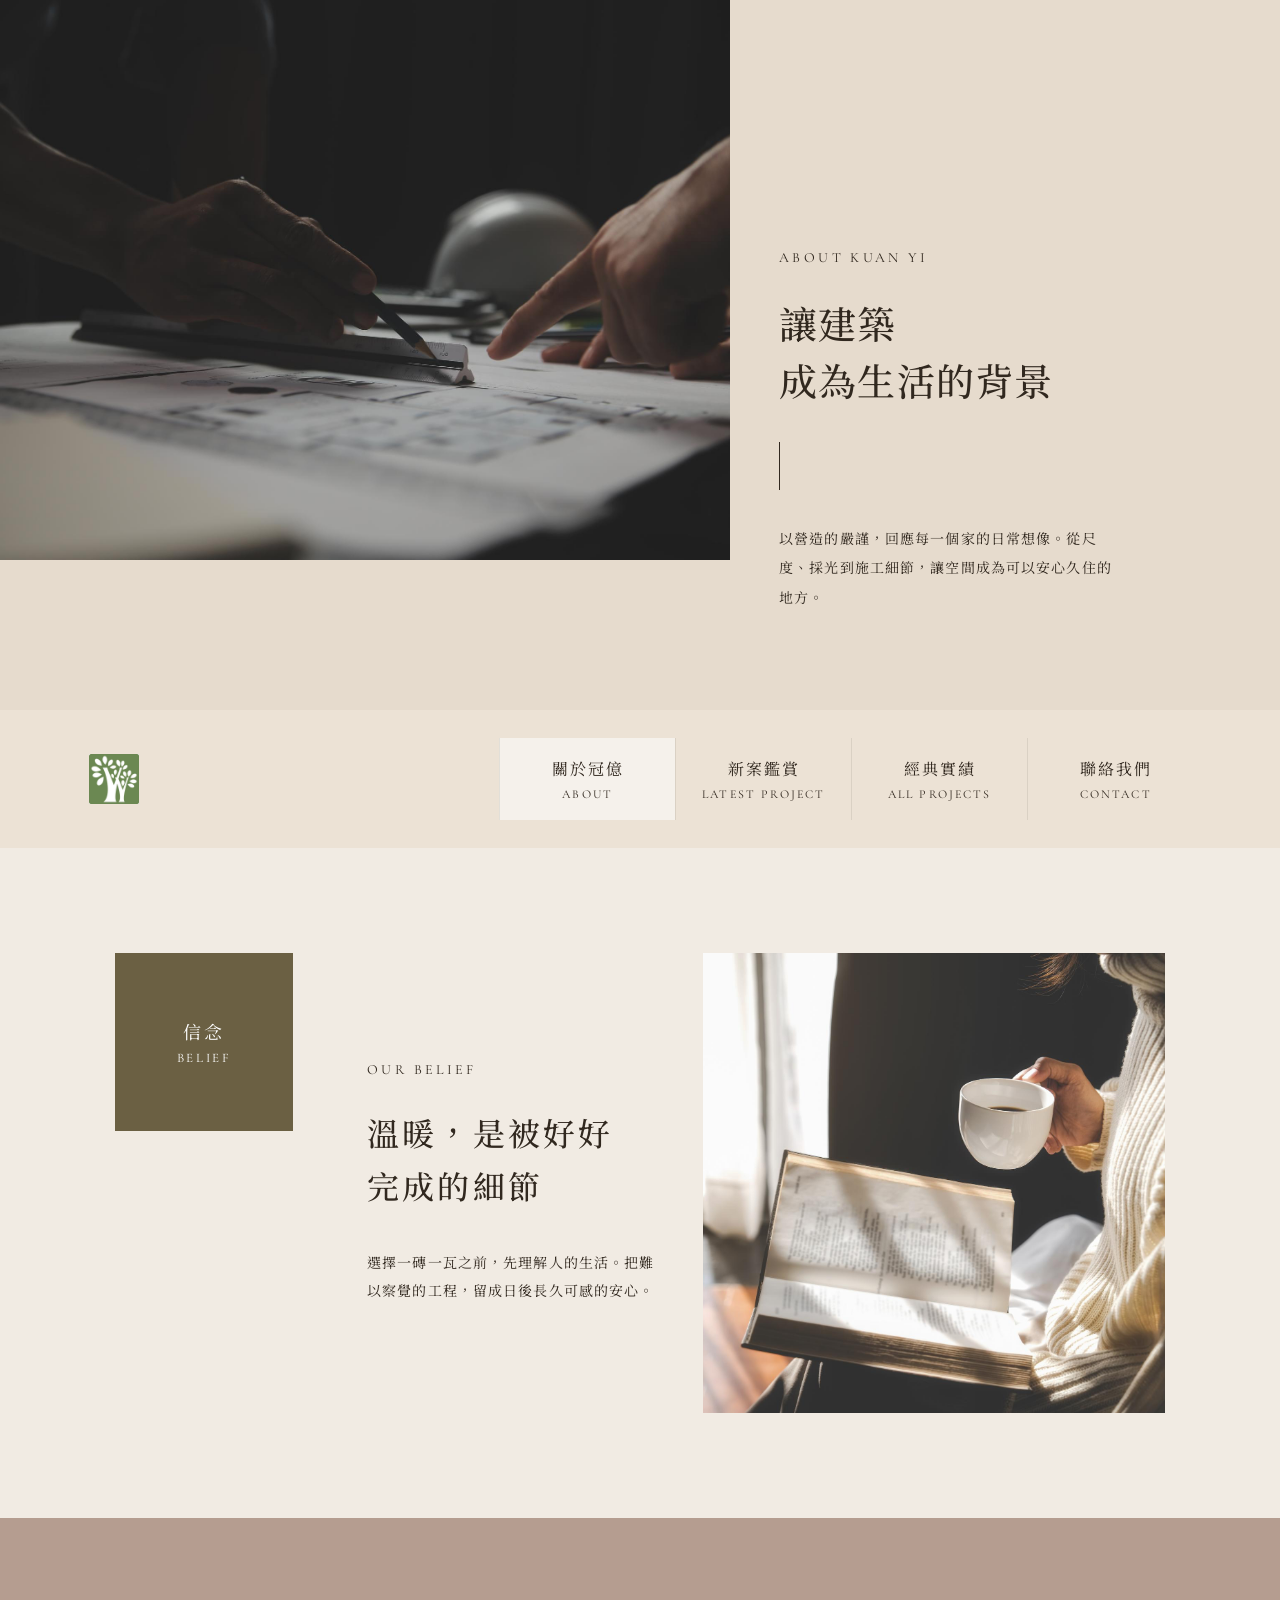
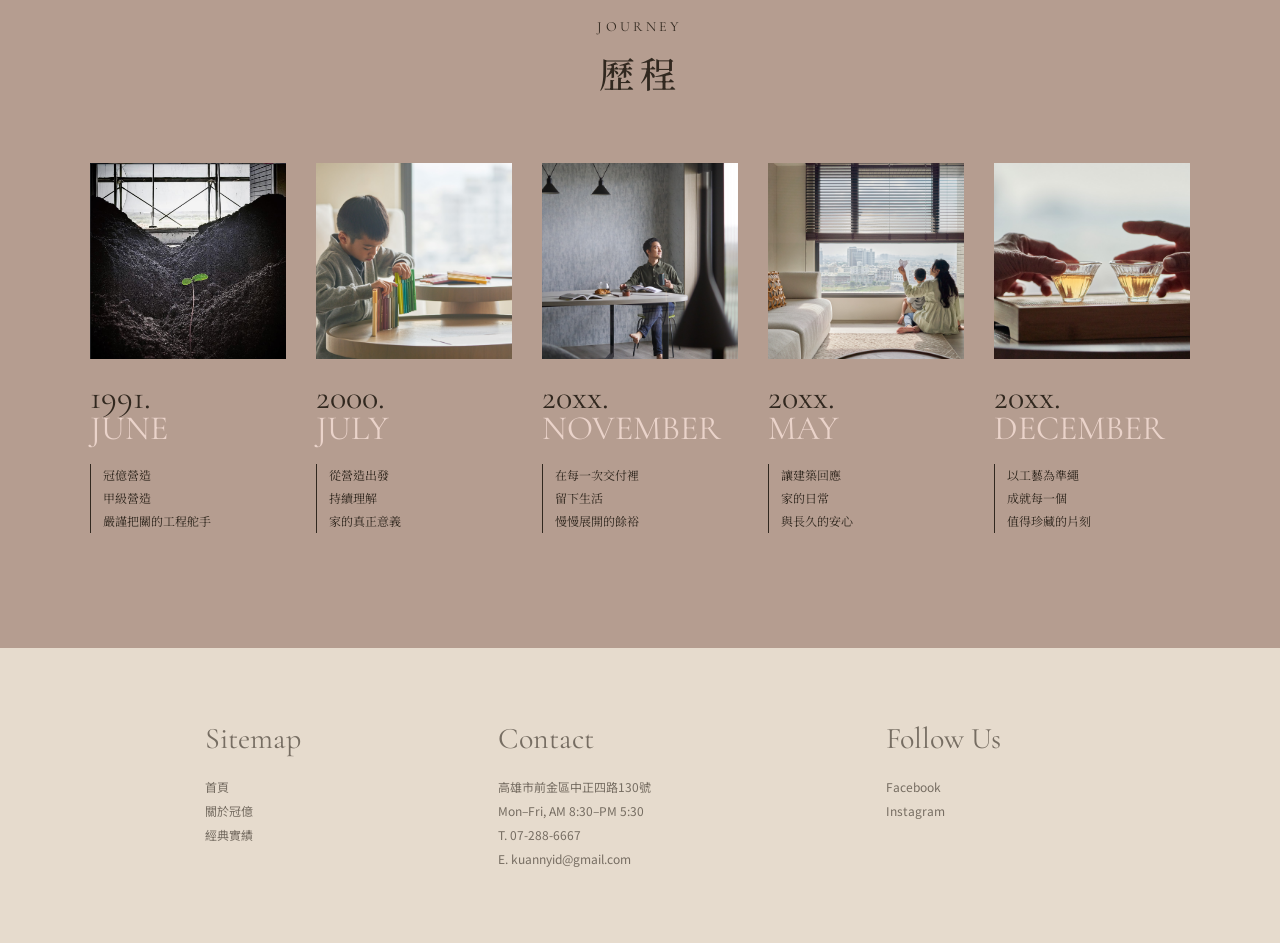
==== v2/new-design/about.html @ d9b37ddb "feat: publish new design pages" ====
<!doctype html>
<html lang="zh-Hant">
  <head>
    <meta charset="UTF-8" />
    <meta name="viewport" content="width=device-width, initial-scale=1.0" />
    <meta name="description" content="認識冠億建設的理念與歷程。" />
    <title>關於冠億｜冠億建設</title>
    <link rel="preconnect" href="https://fonts.googleapis.com" />
    <link rel="preconnect" href="https://fonts.gstatic.com" crossorigin />
    <link href="https://fonts.googleapis.com/css2?family=Cormorant+Garamond:wght@400;500;600&family=Noto+Serif+TC:wght@400;500;600&family=Noto+Sans+TC:wght@400;500&display=swap" rel="stylesheet" />
  <link rel="icon" href="IMG/favicon.ico" sizes="any" />
    <link rel="stylesheet" href="new-styles.css?v=21" />
  </head>
  <body class="reference-page about-page">
    <header class="site-header"><a class="site-logo" href="new-index.html" aria-label="冠億建設首頁"><img src="IMG/logo.jpg" alt="" /><span class="sr-only">冠億建設</span></a><div class="site-menu"><button class="menu-button" type="button" aria-expanded="false" aria-controls="site-nav"><span></span><span></span><span></span><b class="sr-only">開啟選單</b></button><nav id="site-nav" aria-label="主要導覽"><button class="menu-close" type="button" aria-label="關閉選單">×</button><a href="new-index.html">首頁</a><a aria-current="page" href="about.html">關於冠億</a><a href="projects.html">經典實績</a><a href="contact.html">聯絡我們</a></nav></div></header>
    <main>
      <div class="mobile-about">
      <section class="page-intro about-intro"><img src="IMG/webp/about-craft-planning-hands.webp" alt="規劃圖面中的建築細節" /><div><p class="section-label">ABOUT KUAN YI</p><h1>讓建築<br />成為生活的背景</h1><p>以營造的嚴謹，回應每一個家的日常想像。從尺度、採光到施工細節，讓空間成為可以安心久住的地方。</p></div></section>
      <section class="belief-section" aria-labelledby="belief-title"><p class="section-label">OUR BELIEF</p><h2 id="belief-title">溫暖，是被好好完成的細節</h2><div class="belief-rule"></div><p>選擇一磚一瓦之前，先理解人的生活。把難以察覺的工程，留成日後長久可感的安心。</p></section>
      <section class="history-section" aria-labelledby="history-title"><div class="section-heading"><p class="section-label">JOURNEY</p><h2 id="history-title">歷程</h2></div><div class="carousel history-carousel" aria-label="冠億建設歷程"><div class="carousel-track"><article class="history-card is-active"><img src="IMG/webp/history-1991-june-sprout.webp" alt="土壤中萌芽的幼苗" /><div class="history-card-copy"><time datetime="1991-06">1991.<em>JUNE</em></time><p>冠億營造<br />甲級營造<br />嚴謹把關的工程舵手</p></div></article><article class="history-card"><img src="IMG/webp/history-2000-july-child-reading.webp" alt="孩子在家中閱讀" loading="lazy" /><div class="history-card-copy"><time datetime="2000-07">2000.<em>JULY</em></time><p>從營造出發<br />持續理解<br />家的真正意義</p></div></article><article class="history-card"><img src="IMG/webp/history-20xx-november-dining.webp" alt="明亮的餐桌空間" loading="lazy" /><div class="history-card-copy"><time>20xx.<em>NOVEMBER</em></time><p>在每一次交付裡<br />留下生活<br />慢慢展開的餘裕</p></div></article><article class="history-card"><img src="IMG/webp/history-20xx-may-family-home.webp" alt="家人共處的客廳" loading="lazy" /><div class="history-card-copy"><time>20xx.<em>MAY</em></time><p>讓建築回應<br />家的日常<br />與長久的安心</p></div></article><article class="history-card"><img src="IMG/webp/history-20xx-december-family-toast.webp" alt="家人圍坐用餐" loading="lazy" /><div class="history-card-copy"><time>20xx.<em>DECEMBER</em></time><p>以工藝為準繩<br />成就每一個<br />值得珍藏的片刻</p></div></article></div><div class="carousel-pagination" aria-label="歷程卡片分頁"></div><div class="carousel-controls"><button class="carousel-control carousel-prev" type="button" aria-label="上一張歷程卡片"></button><button class="carousel-control carousel-next" type="button" aria-label="下一張歷程卡片"></button></div><p class="sr-only" aria-live="polite"></p></div></section>
      <footer class="mobile-footer"><div><h2>Sitemap</h2><a href="new-index.html">首頁</a><a href="about.html">關於冠億</a><a href="projects.html">經典實績</a></div><div><h2>Contact</h2><p>高雄市前金區中正四路130號<br />Mon–Fri, AM 8:30–PM 5:30<br />T. 07-288-6667<br />E. kuannyid@gmail.com</p></div><div><h2>Follow Us</h2><a href="contact.html">Facebook</a><a href="contact.html">Instagram</a></div></footer>
      </div>

      <div class="desktop-about">
        <section class="desktop-about-hero"><img src="IMG/about-craft-planning-hands.jpg" alt="規劃圖面中的建築細節" /><div><p>ABOUT KUAN YI</p><h1>讓建築<br />成為生活的背景</h1><span></span><p>以營造的嚴謹，回應每一個家的日常想像。從尺度、採光到施工細節，讓空間成為可以安心久住的地方。</p></div></section>
        <nav class="desktop-nav" aria-label="主要導覽"><a class="desktop-logo" href="new-index.html"><img src="IMG/logo.jpg" alt="" /><span class="sr-only">冠億建設</span></a><a aria-current="page" href="about.html">關於冠億<small>ABOUT</small></a><a href="projects.html">新案鑑賞<small>LATEST PROJECT</small></a><a href="projects.html">經典實績<small>ALL PROJECTS</small></a><a href="contact.html">聯絡我們<small>CONTACT</small></a></nav>
        <section class="desktop-about-belief"><div class="desktop-about-panel"><span>信念</span><small>BELIEF</small></div><div class="desktop-about-belief-copy"><p>OUR BELIEF</p><h2>溫暖，是被好好<br />完成的細節</h2><p>選擇一磚一瓦之前，先理解人的生活。把難以察覺的工程，留成日後長久可感的安心。</p></div><img src="IMG/about-lifestyle-workspace.jpg" alt="閱讀與生活共存的室內空間" /></section>
        <section class="desktop-about-history" aria-labelledby="desktop-about-history-title"><header><p>JOURNEY</p><h2 id="desktop-about-history-title">歷程</h2></header><div class="desktop-about-history-grid"><article><img src="IMG/history-1991-june-sprout.png" alt="土壤中萌芽的幼苗" /><time>1991.<em>JUNE</em></time><p>冠億營造<br />甲級營造<br />嚴謹把關的工程舵手</p></article><article><img src="IMG/history-2000-july-child-reading.jpg" alt="孩子在家中閱讀" /><time>2000.<em>JULY</em></time><p>從營造出發<br />持續理解<br />家的真正意義</p></article><article><img src="IMG/history-20xx-november-dining.jpg" alt="明亮的餐桌空間" /><time>20xx.<em>NOVEMBER</em></time><p>在每一次交付裡<br />留下生活<br />慢慢展開的餘裕</p></article><article><img src="IMG/history-20xx-may-family-home.jpg" alt="家人共處的客廳" /><time>20xx.<em>MAY</em></time><p>讓建築回應<br />家的日常<br />與長久的安心</p></article><article><img src="IMG/history-20xx-december-family-toast.jpg" alt="家人圍坐用餐" /><time>20xx.<em>DECEMBER</em></time><p>以工藝為準繩<br />成就每一個<br />值得珍藏的片刻</p></article></div></section>
        <footer class="desktop-footer"><div><h2>Sitemap</h2><a href="new-index.html">首頁</a><a href="about.html">關於冠億</a><a href="projects.html">經典實績</a></div><div><h2>Contact</h2><p>高雄市前金區中正四路130號<br />Mon–Fri, AM 8:30–PM 5:30<br />T. 07-288-6667<br />E. kuannyid@gmail.com</p></div><div><h2>Follow Us</h2><a href="contact.html">Facebook</a><a href="contact.html">Instagram</a></div></footer>
      </div>
    </main>
    <script src="app.js?v=10"></script>
  </body>
</html>
---- v2/new-design/new-styles.css ----
:root { --paper:#e7dfd3; --paper-light:#f4f0e9; --ink:#31281f; --olive:#6b6043; --rose:#bca097; --line:rgba(49,40,31,.28); }
* { box-sizing:border-box; }
html { scroll-behavior:smooth; }
body { background:var(--paper); color:var(--ink); font-family:"Noto Serif TC",serif; margin:0; }
a { color:inherit; text-decoration:none; }
img { display:block; max-width:100%; }
button { font:inherit; }
::selection { background:var(--olive); color:#fff; }
.sr-only { clip:rect(0 0 0 0); clip-path:inset(50%); height:1px; overflow:hidden; position:absolute; white-space:nowrap; width:1px; }
main,.contact-section { margin:auto; max-width:540px; overflow:hidden; }
.hero { background:var(--paper-light); overflow:hidden; position:relative; }.hero-carousel { height:min(177.78vw,960px); min-height:560px; }.hero-carousel .carousel-track { aspect-ratio:auto; height:100%; }.hero-slide { inset:0; opacity:0; position:absolute; transition:opacity .5s ease; }.hero-slide.is-active { opacity:1; }.hero-slide img { height:100%; object-fit:cover; object-position:center; width:100%; }.hero-brand { background:rgba(244,240,233,.94); color:var(--ink); font-size:19px; height:84px; left:0; letter-spacing:.08em; line-height:1.1; padding:22px 9%; position:absolute; top:0; width:156px; z-index:2; }.hero-brand small { display:block; font-family:"Cormorant Garamond",serif; font-size:12px; letter-spacing:.2em; margin-top:3px; }.hero-caption { bottom:52px; color:#fff; left:0; padding:0 9%; position:absolute; text-align:center; text-shadow:0 1px 8px rgba(0,0,0,.35); width:100%; z-index:2; }.hero-caption p { font-size:21px; letter-spacing:.13em; margin:0 0 10px; }.hero-caption small { font-family:"Cormorant Garamond",serif; font-size:11px; letter-spacing:.2em; line-height:1.55; }.hero-carousel .carousel-pagination { bottom:20px; gap:9px; justify-content:flex-end; padding-right:9%; }.hero-carousel .carousel-pagination button { background:rgba(255,255,255,.72); border-color:#fff; }.hero-carousel .carousel-pagination button.is-active { background:#fff; }.hero-navigation { background:rgba(244,240,233,.94); height:84px; position:absolute; right:0; top:0; width:72px; z-index:3; }.hero-navigation .menu-button { position:relative; }.hero-navigation #site-nav { background:var(--paper-light); box-shadow:-12px 12px 24px rgba(49,40,31,.1); min-height:330px; padding:78px 26px 24px; position:absolute; right:0; top:0; width:235px; }.menu-button { align-items:center; background:transparent; border:0; cursor:pointer; display:flex; flex-direction:column; gap:7px; justify-content:center; min-height:62px; padding:16px 20px; position:absolute; right:0; top:0; width:72px; }.menu-button span { background:var(--ink); display:block; height:1px; width:28px; }#site-nav { display:none; padding:86px 24px 20px; }#site-nav.open { display:block; }#site-nav a { border-bottom:1px solid var(--line); display:block; font-size:16px; letter-spacing:.13em; padding:17px 0; text-align:center; }.section-label { font-family:"Cormorant Garamond",serif; font-size:12px; letter-spacing:.22em; margin:0 0 18px; }.section-heading h2,.belief-section h2,.sustainability-section h2,.contact-copy h2 { font-size:clamp(31px,8vw,45px); font-weight:500; letter-spacing:.05em; line-height:1.45; margin:0 0 27px; }.belief-section > p:last-child { font-size:15px; line-height:2.05; margin:0; }
.belief-section { background:var(--paper); padding:80px 9% 92px; text-align:center; }.belief-section h2 { font-size:clamp(29px,7vw,39px); }.belief-rule { background:var(--ink); height:42px; margin:30px auto; width:1px; }.belief-section > p:last-child { margin:auto; max-width:25ch; }
.history-section,.project-section { padding:76px 0 86px; }.history-section { background:var(--paper-light); }.project-section { background:var(--paper); }.section-heading { padding:0 9% 31px; }.section-heading h2 { margin:0; }
.carousel { overflow:hidden; position:relative; }.carousel-track { aspect-ratio:4 / 5.5; position:relative; }.history-card,.project-card { inset:0; opacity:0; position:absolute; transition:opacity .35s ease; }.history-card.is-active,.project-card.is-active { opacity:1; }.history-card { background:var(--paper); display:block; }.history-card > img { display:block; height:37%; margin:12% auto 0; object-fit:cover; width:74%; }.history-card-copy { padding:8% 0 0; text-align:center; }.history-card time { display:block; font-family:"Cormorant Garamond",serif; font-size:clamp(58px,14vw,76px); line-height:.84; }.history-card time em { color:var(--rose); display:block; font-style:normal; }.history-card-copy p { border-left:1px solid var(--ink); font-size:13px; line-height:1.9; margin:25px auto 0; max-width:190px; padding-left:13px; text-align:left; }
.project-card { background:var(--paper-light); display:grid; grid-template-rows:62% 38%; }.project-card > img { height:100%; object-fit:contain; object-position:center; padding:0; width:100%; }.project-card > div { padding:25px 13% 0; text-align:center; }.project-card span,.project-card p { font-family:"Noto Sans TC",sans-serif; font-size:12px; letter-spacing:.1em; margin:0; }.project-card h3 { color:var(--olive); font-size:clamp(35px,10vw,54px); font-weight:500; letter-spacing:.08em; margin:13px 0 4px; }.carousel-pagination { bottom:86px; display:flex; gap:8px; justify-content:center; left:0; position:absolute; right:0; z-index:2; }.carousel-pagination button { background:rgba(244,240,233,.82); border:1px solid var(--olive); border-radius:50%; cursor:pointer; height:9px; padding:0; width:9px; }.carousel-pagination button.is-active { background:var(--olive); }.carousel-pagination button:focus-visible { outline:2px solid var(--ink); outline-offset:3px; }.carousel-controls { bottom:20px; display:flex; gap:15px; justify-content:center; left:0; position:absolute; right:0; z-index:2; }.carousel-control { background:rgba(244,240,233,.88); border:1px solid var(--olive); border-radius:50%; cursor:pointer; height:55px; position:relative; width:55px; }.carousel-control::before { border-right:1px solid var(--olive); border-top:1px solid var(--olive); content:""; height:14px; left:18px; position:absolute; top:19px; transform:rotate(45deg); width:14px; }.carousel-prev::before { left:23px; transform:rotate(-135deg); }.carousel-control:focus-visible { outline:2px solid var(--ink); outline-offset:3px; }
.sustainability-section { background:var(--paper); }.sustainability-section > img { height:auto; width:100%; }
.contact-section { background:var(--paper-light); padding-bottom:48px; position:relative; }.contact-section > img { aspect-ratio:1; height:auto; object-fit:cover; object-position:center; width:100%; }.contact-title { align-items:center; background:var(--olive); color:#fff; display:flex; flex-direction:column; height:192px; justify-content:center; margin:-54px auto 0; position:relative; width:192px; }.contact-title span { font-size:21px; letter-spacing:.1em; }.contact-title small { font-family:"Cormorant Garamond",serif; font-size:16px; letter-spacing:.16em; margin-top:4px; }.contact-copy { padding:48px 13% 28px; }.contact-copy h2 { color:var(--olive); font-family:"Cormorant Garamond",serif; font-size:43px; margin-bottom:15px; }.contact-copy p { border-left:1px solid var(--line); color:#6e655c; font-family:"Noto Sans TC",sans-serif; font-size:13px; line-height:1.9; margin:0; padding-left:18px; }.social-links { display:flex; justify-content:center; padding:8px 9%; }.social-links a { border:1px solid var(--olive); color:var(--olive); font-family:"Noto Sans TC",sans-serif; font-size:11px; letter-spacing:.04em; padding:8px 10px; }.social-links a + a { border-left:0; }.copyright { color:#766d62; display:block; font-family:"Noto Sans TC",sans-serif; font-size:9px; margin-top:22px; text-align:center; }
.menu-close { background:transparent; border:0; color:var(--ink); cursor:pointer; font-family:"Noto Sans TC",sans-serif; font-size:32px; font-weight:300; height:58px; line-height:1; padding:0; position:absolute; right:7px; top:8px; width:58px; }.menu-close:focus-visible { outline:2px solid var(--ink); outline-offset:-5px; }.site-header { align-items:center; background:var(--paper-light); display:flex; height:84px; justify-content:space-between; margin:auto; max-width:540px; padding-left:9%; position:relative; z-index:3; }.site-logo { display:block; font-size:19px; letter-spacing:.08em; line-height:1.1; }.site-logo small { display:block; font-family:"Cormorant Garamond",serif; font-size:12px; letter-spacing:.2em; margin-top:3px; }.site-menu { align-self:stretch; position:relative; width:72px; }.site-menu .menu-button { position:relative; }.site-menu #site-nav { background:var(--paper-light); box-shadow:-12px 12px 24px rgba(49,40,31,.1); min-height:330px; padding:78px 26px 24px; position:absolute; right:0; top:0; width:235px; }.site-menu #site-nav a[aria-current="page"] { color:var(--olive); }
.home-intro { background:var(--paper-light); padding:80px 12% 82px; text-align:center; }.home-intro h2,.page-title h1,.page-intro h1 { font-size:clamp(32px,8vw,46px); font-weight:500; letter-spacing:.06em; line-height:1.4; margin:0 0 28px; }.home-intro > p:last-child,.page-title > p:last-child,.page-intro > div > p:last-child { font-size:14px; line-height:2; margin:0; }.home-links { background:var(--paper); padding:14px 9% 58px; }.home-links a { align-items:center; border-bottom:1px solid var(--line); display:grid; grid-template-columns:1fr auto; padding:25px 0; }.home-links span { font-family:"Cormorant Garamond",serif; font-size:12px; letter-spacing:.18em; }.home-links strong { font-size:22px; font-weight:500; grid-column:1; letter-spacing:.08em; margin-top:7px; }.home-links i { font-family:"Cormorant Garamond",serif; font-size:28px; font-style:normal; grid-column:2; grid-row:1 / span 2; }
.mobile-footer { background:#e6dbcd; display:grid; gap:34px; grid-template-columns:1fr 1.4fr; padding:54px 9% 48px; }.mobile-footer div:last-child { grid-column:1 / -1; }.mobile-footer h2 { color:#766d62; font-family:"Cormorant Garamond",serif; font-size:26px; font-weight:400; margin:0 0 12px; }.mobile-footer a,.mobile-footer p { color:#766d62; display:block; font-family:"Noto Sans TC",sans-serif; font-size:11px; line-height:1.95; margin:0; }
.page-intro > img { aspect-ratio:1.35; object-fit:cover; width:100%; }.page-intro > div { background:var(--paper-light); padding:66px 12% 74px; }.page-intro h1 { margin-bottom:28px; }.page-title { background:var(--paper-light); padding:68px 12% 62px; text-align:center; }.page-title h1 { margin-bottom:18px; }.contact-page-title { padding-bottom:68px; }.project-page { padding-top:0; }
.project-card h2 { color:var(--olive); font-size:clamp(35px,10vw,54px); font-weight:500; letter-spacing:.08em; margin:13px 0 4px; }
@media (min-width:541px) { body { background:#d9d0c4; }.reference-page { box-shadow:0 0 42px rgba(49,40,31,.16); margin:auto; max-width:540px; } }
@media (prefers-reduced-motion:reduce) { html { scroll-behavior:auto; }.history-card,.project-card { transition:none; } }
.hero-carousel { height:100svh; max-height:960px; }
.hero-brand { padding:22px 14px 0 22px; width:170px; }
.desktop-home { display:none; }
.desktop-about { display:none; }
.desktop-projects { display:none; }
.desktop-contact { display:none; }
@media (min-width:1024px) {
  .home-page { background:#e6dbcd; max-width:none; width:100%; }
  .home-page main { max-width:none; overflow:visible; }
  .home-page .mobile-home { display:none; }
  .home-page .desktop-home { display:block; }
  .desktop-hero { height:min(47vw,740px); min-height:560px; }
  .desktop-hero .carousel-track { aspect-ratio:auto; height:100%; }
  .desktop-hero-slide { inset:0; opacity:0; position:absolute; transition:opacity .5s ease; }
  .desktop-hero-slide.is-active { opacity:1; }
  .desktop-hero-slide img { height:100%; object-fit:cover; object-position:center; width:100%; }
  .desktop-hero::after { background:linear-gradient(90deg,rgba(0,0,0,.35),transparent 58%,rgba(0,0,0,.22)); content:""; inset:0; pointer-events:none; position:absolute; }
  .desktop-hero-caption { bottom:70px; color:#fff; left:9%; position:absolute; text-shadow:0 1px 8px rgba(0,0,0,.35); z-index:1; }
  .desktop-hero-caption p { font-size:26px; letter-spacing:.16em; margin:0 0 10px; }
  .desktop-hero-caption small { font-family:"Cormorant Garamond",serif; font-size:14px; letter-spacing:.2em; }
  .desktop-hero .carousel-pagination { display:none; }
  .desktop-hero .carousel-controls { bottom:44px; justify-content:flex-end; padding-right:7%; z-index:2; }
  .desktop-hero .carousel-control { background:transparent; border:0; border-radius:0; height:48px; width:64px; }
  .desktop-hero .carousel-control::before { border-color:#fff; height:20px; left:17px; top:14px; width:20px; }
  .desktop-hero .carousel-prev::before { left:27px; }
  .desktop-nav { align-items:center; background:#ece2d5; display:grid; grid-template-columns:2.4fr repeat(4,1fr); min-height:138px; padding:0 6%; }
  .desktop-nav > a { font-size:16px; letter-spacing:.12em; padding:19px 12px; text-align:center; }
  .desktop-nav > a:not(.desktop-logo) { border-left:1px solid rgba(49,40,31,.09); }
  .desktop-nav > a[aria-current="page"] { background:rgba(255,255,255,.52); }
  .desktop-nav small { display:block; font-family:"Cormorant Garamond",serif; font-size:12px; letter-spacing:.18em; margin-top:7px; }
  .desktop-nav .desktop-logo { font-family:"Noto Sans TC",sans-serif; font-size:22px; font-weight:500; text-align:left; }
  .desktop-ethos { background:linear-gradient(110deg,#e6dbcd 55%,#f2ece4); display:grid; grid-template-columns:52% 48%; min-height:760px; position:relative; }
  .desktop-ethos > img { height:500px; margin-top:0; object-fit:cover; width:100%; }
  .desktop-ethos-label,.desktop-panel { align-items:center; background:var(--olive); color:#fff; display:flex; flex-direction:column; justify-content:center; }
  .desktop-ethos-label { height:180px; left:calc(52% - 90px); position:absolute; top:0; width:180px; }
  .desktop-ethos-label span,.desktop-panel span { font-size:18px; letter-spacing:.16em; }
  .desktop-ethos-label small,.desktop-panel small { font-family:"Cormorant Garamond",serif; font-size:13px; letter-spacing:.2em; margin-top:6px; }
  .desktop-ethos-copy { align-self:end; justify-self:center; max-width:360px; padding:90px 44px 95px; }
  .desktop-ethos-copy h2,.desktop-essential-copy h2 { font-size:29px; font-weight:500; letter-spacing:.12em; line-height:1.65; margin:0 0 34px; }
  .desktop-ethos-copy p,.desktop-essential-copy p { font-size:14px; letter-spacing:.08em; line-height:2.1; margin:0; }
  .desktop-essential { background:#e6dbcd; display:grid; grid-template-columns:42% 58%; min-height:780px; padding:90px 9% 120px; }
  .desktop-essential-copy { align-self:center; max-width:360px; padding-right:52px; }
  .desktop-panel { height:180px; margin-bottom:75px; width:180px; }
  .desktop-essential > img { height:580px; object-fit:cover; width:100%; }
  .desktop-history { background:#b59d90; min-height:770px; overflow:hidden; padding:105px 8% 0; position:relative; }
  .desktop-history-cards { display:grid; gap:9%; grid-template-columns:1fr 1fr; margin:0 auto; max-width:1120px; }
  .desktop-history-cards article { align-items:end; display:grid; gap:26px; grid-template-columns:1fr 1fr; }
  .desktop-history-cards article:nth-child(2) { align-items:start; }
  .desktop-history-cards img { aspect-ratio:1.22; object-fit:cover; width:100%; }
  .desktop-history time { color:var(--ink); display:block; font-family:"Cormorant Garamond",serif; font-size:52px; line-height:.86; }
  .desktop-history time em { color:#e4c9c0; display:block; font-style:normal; }
  .desktop-history p { border-left:1px solid var(--ink); font-size:13px; line-height:1.9; margin:24px 0 0; padding-left:15px; }
  .desktop-history > h2 { align-items:center; background:var(--olive); border-radius:160px 160px 0 0; bottom:0; color:#fff; display:flex; flex-direction:column; font-size:21px; font-weight:500; height:185px; justify-content:center; left:calc(50% - 92px); letter-spacing:.15em; margin:0; position:absolute; width:185px; }
  .desktop-history > h2 small { font-family:"Cormorant Garamond",serif; font-size:13px; letter-spacing:.18em; margin-top:8px; }
  .desktop-sustainability { height:660px; overflow:hidden; position:relative; }
  .desktop-sustainability > img { height:100%; object-fit:cover; object-position:center 68%; width:100%; }
  .desktop-sustainability::after { background:rgba(69,42,38,.16); content:""; inset:0; position:absolute; }
  .desktop-sustainability > div { color:var(--ink); left:50%; max-width:620px; position:absolute; text-align:center; top:50%; transform:translate(-50%,-50%); width:70%; z-index:1; }
  .desktop-sustainability small { font-size:14px; letter-spacing:.2em; }
  .desktop-sustainability h2 { font-size:32px; font-weight:500; letter-spacing:.14em; margin:34px 0 20px; }
  .desktop-sustainability p { font-size:14px; letter-spacing:.1em; line-height:2; }
  .desktop-footer { background:#e6dbcd; display:grid; gap:12%; grid-template-columns:1fr 1.5fr 1fr; padding:72px 16%; }
  .desktop-footer h2 { color:#766d62; font-family:"Cormorant Garamond",serif; font-size:30px; font-weight:400; margin:0 0 18px; }
  .desktop-footer a,.desktop-footer p { color:#766d62; display:block; font-family:"Noto Sans TC",sans-serif; font-size:12px; line-height:2; margin:0; }
}
@media (min-width:1024px) {
  .about-page { background:#e6dbcd; max-width:none; width:100%; }
  .about-page .site-header,.about-page .mobile-about { display:none; }
  .about-page main { max-width:none; overflow:visible; }
  .about-page .desktop-about { display:block; }
  .desktop-about-hero { background:#e6dbcd; display:grid; grid-template-columns:57% 43%; min-height:710px; }
  .desktop-about-hero > img { height:560px; object-fit:cover; width:100%; }
  .desktop-about-hero > div { align-self:end; max-width:440px; padding:0 9% 98px; }
  .desktop-about-hero > div > p:first-child,.desktop-about-belief-copy > p:first-child,.desktop-about-history header > p { font-family:"Cormorant Garamond",serif; font-size:14px; letter-spacing:.24em; margin:0 0 28px; }
  .desktop-about-hero h1 { font-size:38px; font-weight:500; letter-spacing:.03em; line-height:1.5; margin:0; }
  .desktop-about-hero span { background:var(--ink); display:block; height:48px; margin:34px 0; width:1px; }
  .desktop-about-hero > div > p:last-child { font-size:14px; letter-spacing:.08em; line-height:2.1; margin:0; }
  .desktop-about-belief { background:#f1ebe3; display:grid; grid-template-columns:24% 32% 44%; min-height:650px; padding:105px 9%; }
  .desktop-about-panel { align-self:start; align-items:center; background:var(--olive); color:#fff; display:flex; flex-direction:column; height:178px; justify-content:center; width:178px; }
  .desktop-about-panel span { font-size:18px; letter-spacing:.16em; }
  .desktop-about-panel small { font-family:"Cormorant Garamond",serif; font-size:13px; letter-spacing:.2em; margin-top:6px; }
  .desktop-about-belief-copy { align-self:center; padding-right:48px; }
  .desktop-about-belief-copy h2 { font-size:32px; font-weight:500; letter-spacing:.1em; line-height:1.65; margin:0 0 36px; }
  .desktop-about-belief-copy > p:last-child { font-size:14px; letter-spacing:.08em; line-height:2.05; margin:0; }
  .desktop-about-belief > img { align-self:center; height:460px; object-fit:cover; width:100%; }
  .desktop-about-history { background:#b59d90; padding:100px 7% 115px; }
  .desktop-about-history header { color:var(--ink); text-align:center; }
  .desktop-about-history header > p { margin-bottom:12px; }
  .desktop-about-history h2 { font-size:36px; font-weight:500; letter-spacing:.14em; margin:0 0 65px; }
  .desktop-about-history-grid { display:grid; gap:30px; grid-template-columns:repeat(5,1fr); margin:0 auto; max-width:1440px; }
  .desktop-about-history-grid article { min-width:0; }
  .desktop-about-history-grid img { aspect-ratio:1; object-fit:cover; width:100%; }
  .desktop-about-history-grid time { display:block; font-family:"Cormorant Garamond",serif; font-size:34px; line-height:.9; margin-top:24px; }
  .desktop-about-history-grid time em { color:#ead3ca; display:block; font-style:normal; }
  .desktop-about-history-grid p { border-left:1px solid var(--ink); font-size:12px; line-height:1.9; margin:20px 0 0; padding-left:12px; }
}
@media (min-width:1024px) {
  body.reference-page.projects-page { background:#e6dbcd; max-width:none; width:100%; }
  .projects-page .mobile-projects { display:none; }
  .projects-page .desktop-projects { display:block; margin-left:calc(50% - 50vw); max-width:none; width:100vw; }
  .desktop-projects-hero { height:min(47vw,740px); min-height:560px; overflow:hidden; position:relative; }
  .desktop-projects-hero > img { height:100%; object-fit:cover; object-position:center; width:100%; }
  .desktop-projects-hero::after { background:linear-gradient(90deg,rgba(0,0,0,.38),transparent 64%); content:""; inset:0; position:absolute; }
  .desktop-projects-hero > div { bottom:70px; color:#fff; left:9%; max-width:410px; position:absolute; z-index:1; }
  .desktop-projects-hero > div > p:first-child,.desktop-projects-grid-section header > p:first-child { font-family:"Cormorant Garamond",serif; font-size:14px; letter-spacing:.24em; margin:0 0 24px; }
  .desktop-projects-hero h1 { font-size:44px; font-weight:500; letter-spacing:.12em; margin:0; }
  .desktop-projects-hero span,.desktop-projects-grid-section header > span { background:currentColor; display:block; height:48px; margin:30px 0; width:1px; }
  .desktop-projects-hero > div > p:last-child { font-size:14px; letter-spacing:.08em; line-height:2.1; margin:0; }
  .desktop-projects-grid-section { background:#f1ebe3; padding:104px 9% 130px; }
  .desktop-projects-grid-section header { margin:0 auto 72px; max-width:540px; text-align:center; }
  .desktop-projects-grid-section header > p:first-child { margin-bottom:17px; }
  .desktop-projects-grid-section h2 { font-size:38px; font-weight:500; letter-spacing:.13em; margin:0; }
  .desktop-projects-grid-section header > span { margin:26px auto; }
  .desktop-projects-grid-section header > p:last-child { font-size:14px; letter-spacing:.08em; line-height:2; margin:0; }
  .desktop-projects-grid { display:grid; gap:66px 42px; grid-template-columns:repeat(3,minmax(0,1fr)); margin:0 auto; max-width:1240px; }
  .desktop-projects-grid article { background:var(--paper-light); display:grid; grid-template-rows:auto auto; min-width:0; }
  .desktop-projects-grid img { aspect-ratio:4 / 5; display:block; height:auto; object-fit:cover; object-position:center; padding:0; width:100%; }
  .desktop-projects-grid article > div { padding:24px 26px 29px; text-align:center; }
  .desktop-projects-grid span,.desktop-projects-grid p { font-family:"Noto Sans TC",sans-serif; font-size:12px; letter-spacing:.1em; margin:0; }
  .desktop-projects-grid h3 { color:var(--olive); font-size:29px; font-weight:500; letter-spacing:.1em; margin:12px 0 6px; }
}
@media (min-width:1024px) {
  body.reference-page.contact-page { background:#e6dbcd; max-width:none; width:100%; }
  .contact-page .mobile-contact { display:none; }
  .contact-page .desktop-contact { display:block; margin-left:calc(50% - 50vw); max-width:none; width:100vw; }
  .desktop-contact-hero { height:min(47vw,740px); min-height:560px; overflow:hidden; position:relative; }
  .desktop-contact-hero > img { height:100%; object-fit:cover; object-position:center; width:100%; }
  .desktop-contact-hero::after { background:linear-gradient(90deg,rgba(0,0,0,.46),transparent 64%,rgba(0,0,0,.14)); content:""; inset:0; position:absolute; }
  .desktop-contact-hero > div { bottom:70px; color:#fff; left:9%; max-width:430px; position:absolute; z-index:1; }
  .desktop-contact-hero > div > p:first-child,.desktop-contact-copy > p:first-child { font-family:"Cormorant Garamond",serif; font-size:14px; letter-spacing:.24em; margin:0 0 24px; }
  .desktop-contact-hero h1 { font-size:44px; font-weight:500; letter-spacing:.12em; margin:0; }
  .desktop-contact-hero span { background:currentColor; display:block; height:48px; margin:30px 0; width:1px; }
  .desktop-contact-hero > div > p:last-child { font-size:14px; letter-spacing:.08em; line-height:2.1; margin:0; }
  .desktop-contact-details { background:#f1ebe3; display:grid; grid-template-columns:34% 1fr; min-height:610px; padding:105px 14%; }
  .desktop-contact-panel { align-self:start; align-items:center; background:var(--olive); color:#fff; display:flex; flex-direction:column; height:184px; justify-content:center; width:184px; }
  .desktop-contact-panel span { font-size:20px; letter-spacing:.16em; }
  .desktop-contact-panel small { font-family:"Cormorant Garamond",serif; font-size:13px; letter-spacing:.2em; margin-top:6px; }
  .desktop-contact-copy { max-width:610px; }
  .desktop-contact-copy h2 { font-size:34px; font-weight:500; letter-spacing:.1em; line-height:1.65; margin:0 0 42px; }
  .desktop-contact-copy > div { border-left:1px solid var(--ink); display:grid; gap:42px; grid-template-columns:1fr 1fr; margin-bottom:42px; padding-left:24px; }
  .desktop-contact-copy > div p { font-family:"Noto Sans TC",sans-serif; font-size:14px; letter-spacing:.06em; line-height:2; margin:0; }
  .desktop-contact-copy a { text-decoration:underline; text-decoration-thickness:1px; text-underline-offset:3px; }
  .desktop-contact-copy nav { display:flex; }
  .desktop-contact-copy nav a { border:1px solid var(--olive); color:var(--olive); font-family:"Noto Sans TC",sans-serif; font-size:12px; letter-spacing:.08em; padding:11px 19px; text-decoration:none; }
  .desktop-contact-copy nav a + a { border-left:0; }
}

.hero-brand { align-items:center; display:flex; padding:14px 22px; }
.hero-brand img { height:52px; object-fit:contain; width:52px; }
.hero-carousel .hero-brand { background:transparent; height:56px; left:14px; padding:0; top:14px; width:56px; }
.hero-carousel .hero-navigation { background:transparent; height:56px; right:14px; top:14px; width:56px; }
.hero-carousel .menu-button { min-height:56px; padding:14px; width:56px; }
.hero-carousel .menu-button span { width:22px; }
.site-logo { align-items:center; display:flex; }
.site-logo img { height:46px; object-fit:contain; width:46px; }
@media (max-width:1023px) {
  .hero-carousel::before { background:var(--paper-light); content:""; height:72px; left:50%; position:fixed; top:0; transform:translateX(-50%); width:min(100vw,540px); z-index:10; }
  .hero-carousel .hero-brand { left:max(14px,calc(50% - 256px)); position:fixed; top:8px; z-index:11; }
  .hero-carousel .hero-navigation { position:fixed; right:max(14px,calc(50% - 256px)); top:8px; z-index:11; }
  .site-header { height:72px; left:50%; max-width:540px; padding-left:16px; position:fixed; top:0; transform:translateX(-50%); width:100%; z-index:20; }
  .site-logo img { height:44px; width:44px; }
  .site-menu { width:56px; }
  .site-menu .menu-button { min-height:56px; padding:14px; width:56px; }
  .site-menu .menu-button span { width:22px; }
  .mobile-about { padding-top:72px; }
  .mobile-projects > main,.mobile-contact > main { padding-top:72px; }
}
@media (min-width:1024px) {
  .desktop-nav .desktop-logo { align-items:center; display:flex; }
  .desktop-nav .desktop-logo img { height:50px; object-fit:contain; width:50px; }
}
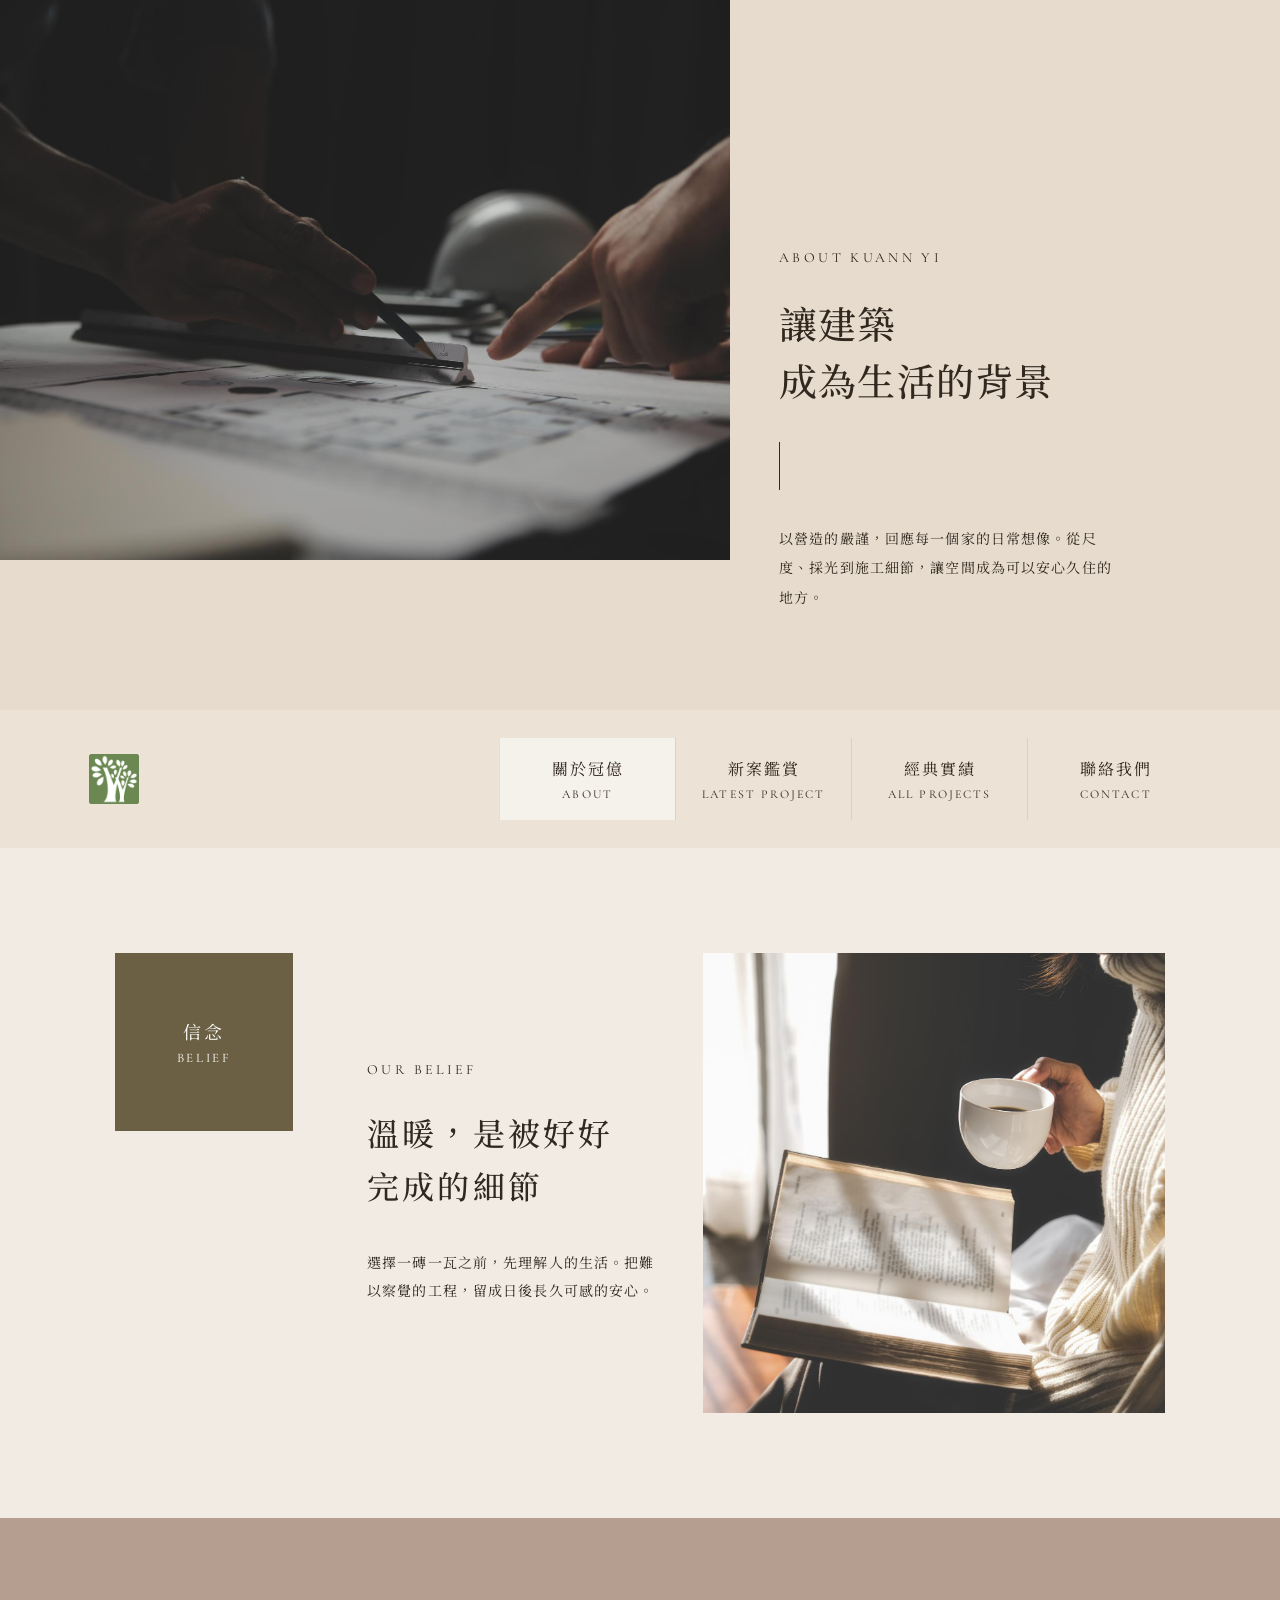
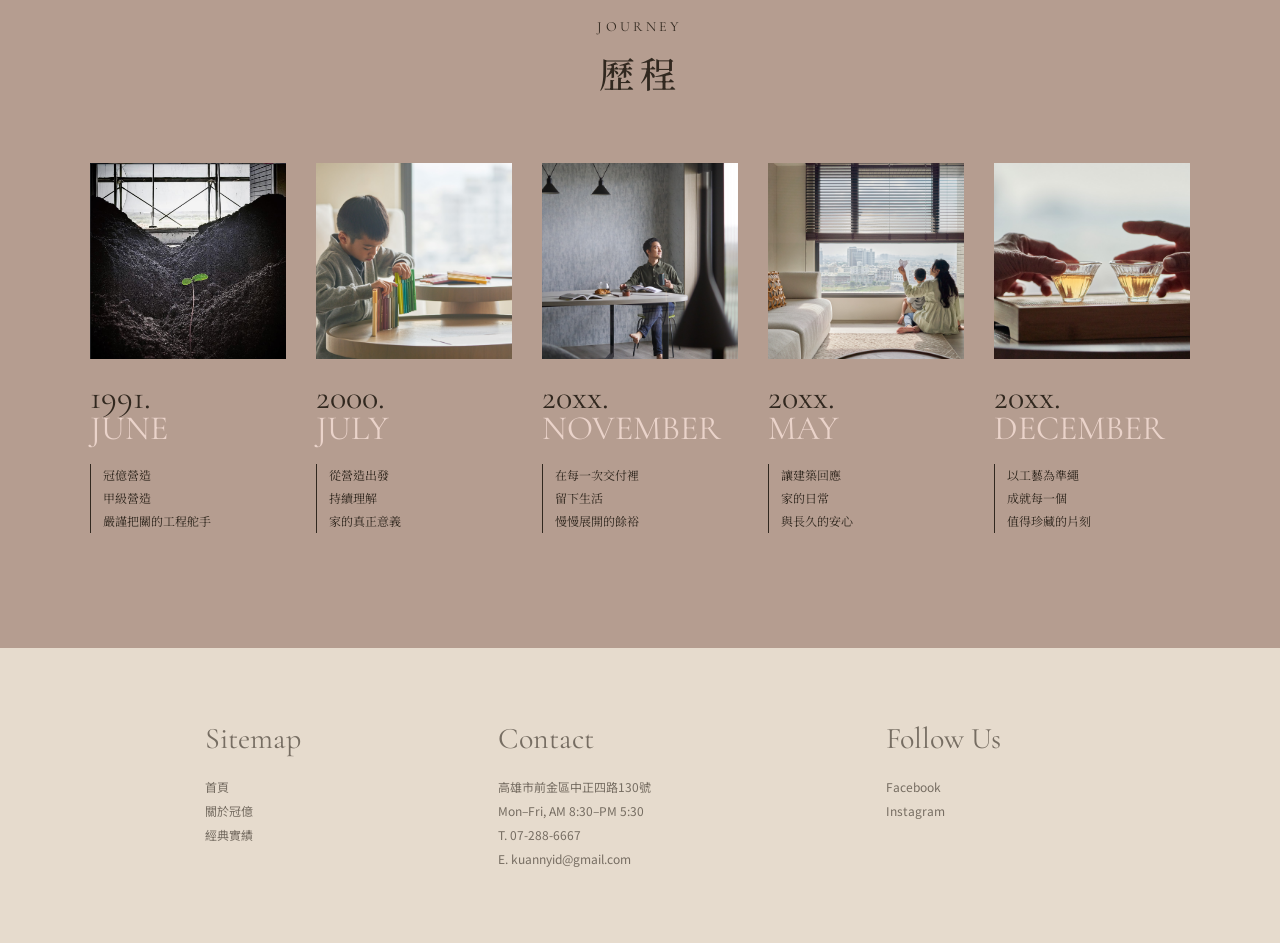
==== commit 59cac05f: "feat: refine Kuannyi site layouts" ====
--- a/v2/new-design/about.html
+++ b/v2/new-design/about.html
@@ -15,14 +15,14 @@
     <header class="site-header"><a class="site-logo" href="new-index.html" aria-label="冠億建設首頁"><img src="IMG/logo.jpg" alt="" /><span class="sr-only">冠億建設</span></a><div class="site-menu"><button class="menu-button" type="button" aria-expanded="false" aria-controls="site-nav"><span></span><span></span><span></span><b class="sr-only">開啟選單</b></button><nav id="site-nav" aria-label="主要導覽"><button class="menu-close" type="button" aria-label="關閉選單">×</button><a href="new-index.html">首頁</a><a aria-current="page" href="about.html">關於冠億</a><a href="projects.html">經典實績</a><a href="contact.html">聯絡我們</a></nav></div></header>
     <main>
       <div class="mobile-about">
-      <section class="page-intro about-intro"><img src="IMG/webp/about-craft-planning-hands.webp" alt="規劃圖面中的建築細節" /><div><p class="section-label">ABOUT KUAN YI</p><h1>讓建築<br />成為生活的背景</h1><p>以營造的嚴謹，回應每一個家的日常想像。從尺度、採光到施工細節，讓空間成為可以安心久住的地方。</p></div></section>
+      <section class="page-intro about-intro"><img src="IMG/webp/about-craft-planning-hands.webp" alt="規劃圖面中的建築細節" /><div><p class="section-label">ABOUT KUANN YI</p><h1>讓建築<br />成為生活的背景</h1><p>以營造的嚴謹，回應每一個家的日常想像。從尺度、採光到施工細節，讓空間成為可以安心久住的地方。</p></div></section>
       <section class="belief-section" aria-labelledby="belief-title"><p class="section-label">OUR BELIEF</p><h2 id="belief-title">溫暖，是被好好完成的細節</h2><div class="belief-rule"></div><p>選擇一磚一瓦之前，先理解人的生活。把難以察覺的工程，留成日後長久可感的安心。</p></section>
       <section class="history-section" aria-labelledby="history-title"><div class="section-heading"><p class="section-label">JOURNEY</p><h2 id="history-title">歷程</h2></div><div class="carousel history-carousel" aria-label="冠億建設歷程"><div class="carousel-track"><article class="history-card is-active"><img src="IMG/webp/history-1991-june-sprout.webp" alt="土壤中萌芽的幼苗" /><div class="history-card-copy"><time datetime="1991-06">1991.<em>JUNE</em></time><p>冠億營造<br />甲級營造<br />嚴謹把關的工程舵手</p></div></article><article class="history-card"><img src="IMG/webp/history-2000-july-child-reading.webp" alt="孩子在家中閱讀" loading="lazy" /><div class="history-card-copy"><time datetime="2000-07">2000.<em>JULY</em></time><p>從營造出發<br />持續理解<br />家的真正意義</p></div></article><article class="history-card"><img src="IMG/webp/history-20xx-november-dining.webp" alt="明亮的餐桌空間" loading="lazy" /><div class="history-card-copy"><time>20xx.<em>NOVEMBER</em></time><p>在每一次交付裡<br />留下生活<br />慢慢展開的餘裕</p></div></article><article class="history-card"><img src="IMG/webp/history-20xx-may-family-home.webp" alt="家人共處的客廳" loading="lazy" /><div class="history-card-copy"><time>20xx.<em>MAY</em></time><p>讓建築回應<br />家的日常<br />與長久的安心</p></div></article><article class="history-card"><img src="IMG/webp/history-20xx-december-family-toast.webp" alt="家人圍坐用餐" loading="lazy" /><div class="history-card-copy"><time>20xx.<em>DECEMBER</em></time><p>以工藝為準繩<br />成就每一個<br />值得珍藏的片刻</p></div></article></div><div class="carousel-pagination" aria-label="歷程卡片分頁"></div><div class="carousel-controls"><button class="carousel-control carousel-prev" type="button" aria-label="上一張歷程卡片"></button><button class="carousel-control carousel-next" type="button" aria-label="下一張歷程卡片"></button></div><p class="sr-only" aria-live="polite"></p></div></section>
       <footer class="mobile-footer"><div><h2>Sitemap</h2><a href="new-index.html">首頁</a><a href="about.html">關於冠億</a><a href="projects.html">經典實績</a></div><div><h2>Contact</h2><p>高雄市前金區中正四路130號<br />Mon–Fri, AM 8:30–PM 5:30<br />T. 07-288-6667<br />E. kuannyid@gmail.com</p></div><div><h2>Follow Us</h2><a href="contact.html">Facebook</a><a href="contact.html">Instagram</a></div></footer>
       </div>
 
       <div class="desktop-about">
-        <section class="desktop-about-hero"><img src="IMG/about-craft-planning-hands.jpg" alt="規劃圖面中的建築細節" /><div><p>ABOUT KUAN YI</p><h1>讓建築<br />成為生活的背景</h1><span></span><p>以營造的嚴謹，回應每一個家的日常想像。從尺度、採光到施工細節，讓空間成為可以安心久住的地方。</p></div></section>
+        <section class="desktop-about-hero"><img src="IMG/about-craft-planning-hands.jpg" alt="規劃圖面中的建築細節" /><div><p>ABOUT KUANN YI</p><h1>讓建築<br />成為生活的背景</h1><span></span><p>以營造的嚴謹，回應每一個家的日常想像。從尺度、採光到施工細節，讓空間成為可以安心久住的地方。</p></div></section>
         <nav class="desktop-nav" aria-label="主要導覽"><a class="desktop-logo" href="new-index.html"><img src="IMG/logo.jpg" alt="" /><span class="sr-only">冠億建設</span></a><a aria-current="page" href="about.html">關於冠億<small>ABOUT</small></a><a href="projects.html">新案鑑賞<small>LATEST PROJECT</small></a><a href="projects.html">經典實績<small>ALL PROJECTS</small></a><a href="contact.html">聯絡我們<small>CONTACT</small></a></nav>
         <section class="desktop-about-belief"><div class="desktop-about-panel"><span>信念</span><small>BELIEF</small></div><div class="desktop-about-belief-copy"><p>OUR BELIEF</p><h2>溫暖，是被好好<br />完成的細節</h2><p>選擇一磚一瓦之前，先理解人的生活。把難以察覺的工程，留成日後長久可感的安心。</p></div><img src="IMG/about-lifestyle-workspace.jpg" alt="閱讀與生活共存的室內空間" /></section>
         <section class="desktop-about-history" aria-labelledby="desktop-about-history-title"><header><p>JOURNEY</p><h2 id="desktop-about-history-title">歷程</h2></header><div class="desktop-about-history-grid"><article><img src="IMG/history-1991-june-sprout.png" alt="土壤中萌芽的幼苗" /><time>1991.<em>JUNE</em></time><p>冠億營造<br />甲級營造<br />嚴謹把關的工程舵手</p></article><article><img src="IMG/history-2000-july-child-reading.jpg" alt="孩子在家中閱讀" /><time>2000.<em>JULY</em></time><p>從營造出發<br />持續理解<br />家的真正意義</p></article><article><img src="IMG/history-20xx-november-dining.jpg" alt="明亮的餐桌空間" /><time>20xx.<em>NOVEMBER</em></time><p>在每一次交付裡<br />留下生活<br />慢慢展開的餘裕</p></article><article><img src="IMG/history-20xx-may-family-home.jpg" alt="家人共處的客廳" /><time>20xx.<em>MAY</em></time><p>讓建築回應<br />家的日常<br />與長久的安心</p></article><article><img src="IMG/history-20xx-december-family-toast.jpg" alt="家人圍坐用餐" /><time>20xx.<em>DECEMBER</em></time><p>以工藝為準繩<br />成就每一個<br />值得珍藏的片刻</p></article></div></section>
--- a/v2/new-design/new-styles.css
+++ b/v2/new-design/new-styles.css
@@ -14,7 +14,7 @@
 .carousel { overflow:hidden; position:relative; }.carousel-track { aspect-ratio:4 / 5.5; position:relative; }.history-card,.project-card { inset:0; opacity:0; position:absolute; transition:opacity .35s ease; }.history-card.is-active,.project-card.is-active { opacity:1; }.history-card { background:var(--paper); display:block; }.history-card > img { display:block; height:37%; margin:12% auto 0; object-fit:cover; width:74%; }.history-card-copy { padding:8% 0 0; text-align:center; }.history-card time { display:block; font-family:"Cormorant Garamond",serif; font-size:clamp(58px,14vw,76px); line-height:.84; }.history-card time em { color:var(--rose); display:block; font-style:normal; }.history-card-copy p { border-left:1px solid var(--ink); font-size:13px; line-height:1.9; margin:25px auto 0; max-width:190px; padding-left:13px; text-align:left; }
 .project-card { background:var(--paper-light); display:grid; grid-template-rows:62% 38%; }.project-card > img { height:100%; object-fit:contain; object-position:center; padding:0; width:100%; }.project-card > div { padding:25px 13% 0; text-align:center; }.project-card span,.project-card p { font-family:"Noto Sans TC",sans-serif; font-size:12px; letter-spacing:.1em; margin:0; }.project-card h3 { color:var(--olive); font-size:clamp(35px,10vw,54px); font-weight:500; letter-spacing:.08em; margin:13px 0 4px; }.carousel-pagination { bottom:86px; display:flex; gap:8px; justify-content:center; left:0; position:absolute; right:0; z-index:2; }.carousel-pagination button { background:rgba(244,240,233,.82); border:1px solid var(--olive); border-radius:50%; cursor:pointer; height:9px; padding:0; width:9px; }.carousel-pagination button.is-active { background:var(--olive); }.carousel-pagination button:focus-visible { outline:2px solid var(--ink); outline-offset:3px; }.carousel-controls { bottom:20px; display:flex; gap:15px; justify-content:center; left:0; position:absolute; right:0; z-index:2; }.carousel-control { background:rgba(244,240,233,.88); border:1px solid var(--olive); border-radius:50%; cursor:pointer; height:55px; position:relative; width:55px; }.carousel-control::before { border-right:1px solid var(--olive); border-top:1px solid var(--olive); content:""; height:14px; left:18px; position:absolute; top:19px; transform:rotate(45deg); width:14px; }.carousel-prev::before { left:23px; transform:rotate(-135deg); }.carousel-control:focus-visible { outline:2px solid var(--ink); outline-offset:3px; }
 .sustainability-section { background:var(--paper); }.sustainability-section > img { height:auto; width:100%; }
-.contact-section { background:var(--paper-light); padding-bottom:48px; position:relative; }.contact-section > img { aspect-ratio:1; height:auto; object-fit:cover; object-position:center; width:100%; }.contact-title { align-items:center; background:var(--olive); color:#fff; display:flex; flex-direction:column; height:192px; justify-content:center; margin:-54px auto 0; position:relative; width:192px; }.contact-title span { font-size:21px; letter-spacing:.1em; }.contact-title small { font-family:"Cormorant Garamond",serif; font-size:16px; letter-spacing:.16em; margin-top:4px; }.contact-copy { padding:48px 13% 28px; }.contact-copy h2 { color:var(--olive); font-family:"Cormorant Garamond",serif; font-size:43px; margin-bottom:15px; }.contact-copy p { border-left:1px solid var(--line); color:#6e655c; font-family:"Noto Sans TC",sans-serif; font-size:13px; line-height:1.9; margin:0; padding-left:18px; }.social-links { display:flex; justify-content:center; padding:8px 9%; }.social-links a { border:1px solid var(--olive); color:var(--olive); font-family:"Noto Sans TC",sans-serif; font-size:11px; letter-spacing:.04em; padding:8px 10px; }.social-links a + a { border-left:0; }.copyright { color:#766d62; display:block; font-family:"Noto Sans TC",sans-serif; font-size:9px; margin-top:22px; text-align:center; }
+.contact-section { background:var(--paper-light); padding-bottom:48px; position:relative; }.contact-section > img { aspect-ratio:1; height:auto; object-fit:cover; object-position:center; width:100%; }.contact-title { align-items:center; background:var(--olive); color:#fff; display:flex; flex-direction:column; height:192px; justify-content:center; margin:-54px auto 0; position:relative; width:192px; }.contact-title span { font-size:21px; letter-spacing:.1em; }.contact-title small { font-family:"Cormorant Garamond",serif; font-size:16px; letter-spacing:.16em; margin-top:4px; }.contact-copy { padding:48px 13% 28px; }.contact-copy h2 { color:var(--olive); font-family:"Cormorant Garamond",serif; font-size:43px; margin-bottom:15px; }.contact-copy p { border-left:1px solid var(--line); color:#6e655c; font-family:"Noto Sans TC",sans-serif; font-size:13px; line-height:1.9; margin:0; padding-left:18px; }.social-links { align-items:center; border:1px solid var(--olive); border-radius:999px; display:flex; gap:24px; justify-content:center; margin:8px auto 0; max-width:308px; padding:13px 24px; }.social-links a { align-items:center; color:var(--olive); display:flex; height:52px; justify-content:center; width:52px; }.social-links svg { display:block; height:100%; width:100%; }.social-facebook { background:var(--olive); border-radius:50%; }.social-facebook svg { fill:var(--paper-light); height:34px; width:34px; }.social-instagram { background:var(--olive); border-radius:13px; }.social-instagram svg { fill:none; height:31px; stroke:var(--paper-light); stroke-width:2.4; width:31px; }.social-instagram .social-dot { fill:var(--paper-light); stroke:0; }.social-line { background:var(--olive); border-radius:13px; }.social-line svg { fill:var(--paper-light); height:35px; width:35px; }.social-line text { fill:var(--olive); font-family:Arial,sans-serif; font-size:5.1px; font-weight:700; letter-spacing:-.3px; }.copyright { color:#766d62; display:block; font-family:"Noto Sans TC",sans-serif; font-size:9px; margin-top:22px; text-align:center; }
 .menu-close { background:transparent; border:0; color:var(--ink); cursor:pointer; font-family:"Noto Sans TC",sans-serif; font-size:32px; font-weight:300; height:58px; line-height:1; padding:0; position:absolute; right:7px; top:8px; width:58px; }.menu-close:focus-visible { outline:2px solid var(--ink); outline-offset:-5px; }.site-header { align-items:center; background:var(--paper-light); display:flex; height:84px; justify-content:space-between; margin:auto; max-width:540px; padding-left:9%; position:relative; z-index:3; }.site-logo { display:block; font-size:19px; letter-spacing:.08em; line-height:1.1; }.site-logo small { display:block; font-family:"Cormorant Garamond",serif; font-size:12px; letter-spacing:.2em; margin-top:3px; }.site-menu { align-self:stretch; position:relative; width:72px; }.site-menu .menu-button { position:relative; }.site-menu #site-nav { background:var(--paper-light); box-shadow:-12px 12px 24px rgba(49,40,31,.1); min-height:330px; padding:78px 26px 24px; position:absolute; right:0; top:0; width:235px; }.site-menu #site-nav a[aria-current="page"] { color:var(--olive); }
 .home-intro { background:var(--paper-light); padding:80px 12% 82px; text-align:center; }.home-intro h2,.page-title h1,.page-intro h1 { font-size:clamp(32px,8vw,46px); font-weight:500; letter-spacing:.06em; line-height:1.4; margin:0 0 28px; }.home-intro > p:last-child,.page-title > p:last-child,.page-intro > div > p:last-child { font-size:14px; line-height:2; margin:0; }.home-links { background:var(--paper); padding:14px 9% 58px; }.home-links a { align-items:center; border-bottom:1px solid var(--line); display:grid; grid-template-columns:1fr auto; padding:25px 0; }.home-links span { font-family:"Cormorant Garamond",serif; font-size:12px; letter-spacing:.18em; }.home-links strong { font-size:22px; font-weight:500; grid-column:1; letter-spacing:.08em; margin-top:7px; }.home-links i { font-family:"Cormorant Garamond",serif; font-size:28px; font-style:normal; grid-column:2; grid-row:1 / span 2; }
 .mobile-footer { background:#e6dbcd; display:grid; gap:34px; grid-template-columns:1fr 1.4fr; padding:54px 9% 48px; }.mobile-footer div:last-child { grid-column:1 / -1; }.mobile-footer h2 { color:#766d62; font-family:"Cormorant Garamond",serif; font-size:26px; font-weight:400; margin:0 0 12px; }.mobile-footer a,.mobile-footer p { color:#766d62; display:block; font-family:"Noto Sans TC",sans-serif; font-size:11px; line-height:1.95; margin:0; }
@@ -22,7 +22,76 @@
 .project-card h2 { color:var(--olive); font-size:clamp(35px,10vw,54px); font-weight:500; letter-spacing:.08em; margin:13px 0 4px; }
 @media (min-width:541px) { body { background:#d9d0c4; }.reference-page { box-shadow:0 0 42px rgba(49,40,31,.16); margin:auto; max-width:540px; } }
 @media (prefers-reduced-motion:reduce) { html { scroll-behavior:auto; }.history-card,.project-card { transition:none; } }
-.hero-carousel { height:100svh; max-height:960px; }
+.hero-carousel { height:clamp(520px,150vw,720px); min-height:0; }
+.mobile-ethos { background:#1c1b19; color:#fff; min-height:650px; overflow:hidden; position:relative; }
+.mobile-ethos > img { filter:brightness(.45); height:100%; inset:0; object-fit:cover; position:absolute; width:100%; }
+.mobile-section-label { align-items:center; background:var(--olive); color:#fff; display:flex; flex-direction:column; height:min(54vw,250px); justify-content:center; left:50%; position:absolute; top:0; transform:translateX(-50%); width:min(54vw,250px); z-index:1; }
+.mobile-section-label span { font-size:25px; letter-spacing:.14em; }
+.mobile-section-label small { font-family:"Cormorant Garamond",serif; font-size:18px; letter-spacing:.2em; margin-top:9px; }
+.mobile-ethos-copy { padding:calc(min(54vw,250px) + 30px) 15% 44px; position:relative; text-align:center; z-index:1; }
+.mobile-ethos-copy h2 { font-size:clamp(27px,7vw,35px); font-weight:500; letter-spacing:.12em; line-height:1.5; margin:0 0 74px; }
+.mobile-ethos-copy p { font-size:16px; letter-spacing:.1em; line-height:2; margin:0 0 42px; }
+.mobile-essential { background:var(--paper); color:var(--ink); }
+.mobile-essential-media { background:#e6dbcd; padding-top:108px; position:relative; }
+.mobile-essential-media .carousel-track { aspect-ratio:1.35; position:relative; }
+.mobile-essential-slide { inset:0; opacity:0; position:absolute; transition:opacity .35s ease; }
+.mobile-essential-slide.is-active { opacity:1; }
+.mobile-essential-slide > img { display:block; height:100%; object-fit:cover; width:100%; }
+.mobile-essential-media > .mobile-section-label { z-index:3; }
+.essential-carousel .carousel-pagination { display:none; }
+.essential-carousel .carousel-controls { bottom:18px; justify-content:space-between; padding:0 18px; }
+.essential-carousel .carousel-control { background:transparent; border:0; }
+.essential-carousel .carousel-control::before { border-color:#fff; }
+.journey-carousel { background:var(--paper); overflow:hidden; padding-top:72px; }
+.journey-carousel .carousel-track { aspect-ratio:auto; height:clamp(760px,178vw,960px); position:relative; }
+.journey-card { background:var(--paper); inset:0; opacity:0; position:absolute; transition:opacity .35s ease; }
+.journey-card.is-active { opacity:1; }
+.journey-card > img { aspect-ratio:1.38; display:block; margin:0 auto; object-fit:cover; width:76%; }
+.journey-card-copy { margin:58px auto 0; width:70%; }
+.journey-card time { display:block; font-family:"Cormorant Garamond",serif; font-size:clamp(64px,15vw,86px); line-height:.84; }
+.journey-card time em { color:var(--rose); display:block; font-style:normal; }
+.journey-card-copy p { border-left:1px solid var(--ink); font-size:15px; letter-spacing:.08em; line-height:1.9; margin:42px 0 0; padding-left:14px; }
+.journey-carousel .carousel-pagination { display:none; }
+.journey-carousel .carousel-controls { bottom:184px; gap:22px; }
+.journey-carousel .carousel-control { background:transparent; border-color:rgba(49,40,31,.32); height:72px; width:72px; }
+.journey-carousel .carousel-control::before { height:20px; left:23px; top:24px; width:20px; }
+.journey-carousel .carousel-prev::before { left:29px; }
+.journey-badge { align-items:center; background:var(--olive); border-radius:140px 140px 0 0; bottom:0; color:#fff; display:flex; flex-direction:column; height:154px; justify-content:center; left:50%; position:absolute; transform:translateX(-50%); width:220px; z-index:2; }
+.journey-badge span { font-size:23px; letter-spacing:.14em; }
+.journey-badge small { font-family:"Cormorant Garamond",serif; font-size:16px; letter-spacing:.2em; margin-top:7px; }
+.projects-mobile-hero { background:var(--paper); height:340px; overflow:hidden; position:relative; }
+.projects-mobile-hero > img { bottom:0; height:68%; left:0; object-fit:cover; object-position:center; position:absolute; width:100%; }
+.projects-mobile-hero > div { align-items:center; background:var(--olive); color:#fff; display:flex; flex-direction:column; height:54%; justify-content:center; position:absolute; right:0; top:0; width:48%; }
+.projects-mobile-hero span { font-size:25px; letter-spacing:.12em; }
+.projects-mobile-hero small { font-family:"Cormorant Garamond",serif; font-size:14px; letter-spacing:.2em; margin-top:9px; }
+.projects-page .project-page { background:var(--paper); padding:0; }
+.projects-page .project-carousel .carousel-track { aspect-ratio:auto; height:clamp(790px,190vw,1030px); }
+.projects-page .project-card { background:var(--paper); display:grid; grid-template-rows:34% 66%; }
+.projects-page .project-card > div { padding:76px 11% 24px; text-align:left; }
+.projects-page .project-card h2 { color:var(--olive); font-size:clamp(42px,11vw,58px); font-weight:500; letter-spacing:.1em; margin:0 0 32px; padding-bottom:30px; position:relative; }
+.projects-page .project-card h2::after { background:var(--olive); content:""; height:1px; inset:auto 0 0; position:absolute; }
+.projects-page .project-card ul { display:flex; flex-wrap:wrap; gap:10px 7px; list-style:none; margin:0; padding:0; }
+.projects-page .project-card li { border:1px solid rgba(102,91,70,.55); color:#766d62; font-family:"Noto Sans TC",sans-serif; font-size:13px; letter-spacing:.08em; padding:9px 11px; }
+.projects-page .project-card > img { align-self:start; aspect-ratio:auto; height:100%; object-fit:contain; object-position:center top; padding:0 11% 54px; width:100%; }
+.projects-page .project-card--benshu > img { object-fit:cover; object-position:68% center; }
+.projects-page .project-carousel .carousel-pagination { display:none; }
+.projects-page .project-carousel { margin-bottom:50px; overflow:visible; }
+.projects-page .project-carousel .carousel-controls { bottom:-28px; }
+.projects-timeline { --timeline-cross-y:clamp(16px,3.9vw,21px); background:var(--paper); padding:72px 10% 100px; }
+.projects-timeline article { display:grid; grid-template-columns:30% 1fr; min-height:132px; position:relative; }
+.projects-timeline article::after { background:rgba(118,109,98,.5); bottom:0; content:""; left:30%; position:absolute; top:0; width:1px; }
+.projects-timeline article:last-child::after { bottom:auto; height:var(--timeline-cross-y); }
+.projects-timeline time { color:var(--rose); font-family:"Cormorant Garamond",serif; font-size:clamp(40px,10vw,54px); line-height:1; }
+.projects-timeline p { color:var(--olive); font-size:clamp(20px,5vw,27px); letter-spacing:.08em; line-height:1.65; margin:0; padding-left:54px; position:relative; text-align:right; }
+.projects-timeline p::before { background:rgba(118,109,98,.5); content:""; height:1px; left:-10px; position:absolute; top:var(--timeline-cross-y); width:54px; }
+.projects-timeline article:nth-child(3) p span { display:block; white-space:nowrap; }
+.projects-timeline .timeline-2006-items { align-items:baseline; display:flex; justify-content:space-between; text-align:left; }
+.projects-timeline .timeline-2006-items span { white-space:nowrap; }
+.mobile-essential-copy { overflow:hidden; padding:58px 15% 66px; position:relative; }
+.mobile-essential-copy::before { background:radial-gradient(100% 52% at -10% 0,transparent 49%,rgba(82,76,67,.24) 50% 68%,transparent 69%),radial-gradient(94% 48% at 104% 34%,transparent 47%,rgba(82,76,67,.24) 48% 65%,transparent 66%); content:""; inset:0; pointer-events:none; position:absolute; }
+.mobile-essential-copy > * { position:relative; }
+.mobile-essential-copy h2 { font-size:clamp(28px,7.4vw,37px); font-weight:500; letter-spacing:.12em; line-height:1.5; margin:0 0 38px; }
+.mobile-essential-copy p { font-size:15px; letter-spacing:.08em; line-height:1.95; margin:0 0 32px; }
 .hero-brand { padding:22px 14px 0 22px; width:170px; }
 .desktop-home { display:none; }
 .desktop-about { display:none; }
@@ -59,30 +128,36 @@
   .desktop-ethos-label { height:180px; left:calc(52% - 90px); position:absolute; top:0; width:180px; }
   .desktop-ethos-label span,.desktop-panel span { font-size:18px; letter-spacing:.16em; }
   .desktop-ethos-label small,.desktop-panel small { font-family:"Cormorant Garamond",serif; font-size:13px; letter-spacing:.2em; margin-top:6px; }
-  .desktop-ethos-copy { align-self:end; justify-self:center; max-width:360px; padding:90px 44px 95px; }
+  .desktop-ethos-copy { align-self:start; box-sizing:border-box; height:500px; justify-self:center; max-width:360px; padding:90px 44px 95px; }
   .desktop-ethos-copy h2,.desktop-essential-copy h2 { font-size:29px; font-weight:500; letter-spacing:.12em; line-height:1.65; margin:0 0 34px; }
   .desktop-ethos-copy p,.desktop-essential-copy p { font-size:14px; letter-spacing:.08em; line-height:2.1; margin:0; }
   .desktop-essential { background:#e6dbcd; display:grid; grid-template-columns:42% 58%; min-height:780px; padding:90px 9% 120px; }
   .desktop-essential-copy { align-self:center; max-width:360px; padding-right:52px; }
   .desktop-panel { height:180px; margin-bottom:75px; width:180px; }
   .desktop-essential > img { height:580px; object-fit:cover; width:100%; }
-  .desktop-history { background:#b59d90; min-height:770px; overflow:hidden; padding:105px 8% 0; position:relative; }
-  .desktop-history-cards { display:grid; gap:9%; grid-template-columns:1fr 1fr; margin:0 auto; max-width:1120px; }
-  .desktop-history-cards article { align-items:end; display:grid; gap:26px; grid-template-columns:1fr 1fr; }
-  .desktop-history-cards article:nth-child(2) { align-items:start; }
-  .desktop-history-cards img { aspect-ratio:1.22; object-fit:cover; width:100%; }
-  .desktop-history time { color:var(--ink); display:block; font-family:"Cormorant Garamond",serif; font-size:52px; line-height:.86; }
+  .desktop-history { background:#b59d90; min-height:770px; overflow:hidden; padding:92px 8% 0; position:relative; }
+  .desktop-history-viewport { margin:0 auto; max-width:1280px; overflow:hidden; }
+  .desktop-history-cards { aspect-ratio:auto; display:flex; gap:28px; margin:0; transition:transform .45s ease; }
+  .desktop-history-cards article { flex:0 0 calc((100% - 56px) / 3); min-width:0; }
+  .desktop-history-cards img { aspect-ratio:1.34; object-fit:cover; width:100%; }
+  .desktop-history-cards article > div { padding-top:20px; }
+  .desktop-history time { color:var(--ink); display:block; font-family:"Cormorant Garamond",serif; font-size:43px; line-height:.86; }
   .desktop-history time em { color:#e4c9c0; display:block; font-style:normal; }
-  .desktop-history p { border-left:1px solid var(--ink); font-size:13px; line-height:1.9; margin:24px 0 0; padding-left:15px; }
+  .desktop-history p { border-left:1px solid var(--ink); font-size:12px; line-height:1.8; margin:19px 0 0; min-height:86px; padding-left:13px; }
+  .desktop-history .carousel-controls { bottom:73px; gap:290px; }
+  .desktop-history .carousel-control { background:transparent; border-color:rgba(49,40,31,.45); height:52px; width:52px; }
+  .desktop-history .carousel-control::before { height:16px; left:16px; top:17px; width:16px; }
+  .desktop-history .carousel-prev::before { left:20px; }
   .desktop-history > h2 { align-items:center; background:var(--olive); border-radius:160px 160px 0 0; bottom:0; color:#fff; display:flex; flex-direction:column; font-size:21px; font-weight:500; height:185px; justify-content:center; left:calc(50% - 92px); letter-spacing:.15em; margin:0; position:absolute; width:185px; }
   .desktop-history > h2 small { font-family:"Cormorant Garamond",serif; font-size:13px; letter-spacing:.18em; margin-top:8px; }
   .desktop-sustainability { height:660px; overflow:hidden; position:relative; }
   .desktop-sustainability > img { height:100%; object-fit:cover; object-position:center 68%; width:100%; }
   .desktop-sustainability::after { background:rgba(69,42,38,.16); content:""; inset:0; position:absolute; }
-  .desktop-sustainability > div { color:var(--ink); left:50%; max-width:620px; position:absolute; text-align:center; top:50%; transform:translate(-50%,-50%); width:70%; z-index:1; }
-  .desktop-sustainability small { font-size:14px; letter-spacing:.2em; }
-  .desktop-sustainability h2 { font-size:32px; font-weight:500; letter-spacing:.14em; margin:34px 0 20px; }
-  .desktop-sustainability p { font-size:14px; letter-spacing:.1em; line-height:2; }
+  .desktop-sustainability > div { color:var(--ink); display:grid; gap:0 42px; grid-template-columns:180px minmax(0,1fr); left:50%; max-width:860px; position:absolute; text-align:left; top:108px; transform:translateX(-50%); width:70%; z-index:1; }
+  .desktop-sustainability small { align-self:center; font-size:14px; grid-row:2; letter-spacing:.2em; padding-right:58px; position:relative; white-space:nowrap; }
+  .desktop-sustainability small::after { border-top:1px solid currentColor; content:""; position:absolute; right:7px; top:50%; transform:rotate(-45deg); width:25px; }
+  .desktop-sustainability h2 { font-size:30px; font-weight:500; grid-column:2; letter-spacing:.14em; margin:0 0 17px; }
+  .desktop-sustainability p { font-size:14px; grid-column:2; letter-spacing:.1em; line-height:2; margin:0; }
   .desktop-footer { background:#e6dbcd; display:grid; gap:12%; grid-template-columns:1fr 1.5fr 1fr; padding:72px 16%; }
   .desktop-footer h2 { color:#766d62; font-family:"Cormorant Garamond",serif; font-size:30px; font-weight:400; margin:0 0 18px; }
   .desktop-footer a,.desktop-footer p { color:#766d62; display:block; font-family:"Noto Sans TC",sans-serif; font-size:12px; line-height:2; margin:0; }
@@ -122,26 +197,33 @@
   body.reference-page.projects-page { background:#e6dbcd; max-width:none; width:100%; }
   .projects-page .mobile-projects { display:none; }
   .projects-page .desktop-projects { display:block; margin-left:calc(50% - 50vw); max-width:none; width:100vw; }
-  .desktop-projects-hero { height:min(47vw,740px); min-height:560px; overflow:hidden; position:relative; }
-  .desktop-projects-hero > img { height:100%; object-fit:cover; object-position:center; width:100%; }
-  .desktop-projects-hero::after { background:linear-gradient(90deg,rgba(0,0,0,.38),transparent 64%); content:""; inset:0; position:absolute; }
-  .desktop-projects-hero > div { bottom:70px; color:#fff; left:9%; max-width:410px; position:absolute; z-index:1; }
-  .desktop-projects-hero > div > p:first-child,.desktop-projects-grid-section header > p:first-child { font-family:"Cormorant Garamond",serif; font-size:14px; letter-spacing:.24em; margin:0 0 24px; }
-  .desktop-projects-hero h1 { font-size:44px; font-weight:500; letter-spacing:.12em; margin:0; }
-  .desktop-projects-hero span,.desktop-projects-grid-section header > span { background:currentColor; display:block; height:48px; margin:30px 0; width:1px; }
-  .desktop-projects-hero > div > p:last-child { font-size:14px; letter-spacing:.08em; line-height:2.1; margin:0; }
-  .desktop-projects-grid-section { background:#f1ebe3; padding:104px 9% 130px; }
-  .desktop-projects-grid-section header { margin:0 auto 72px; max-width:540px; text-align:center; }
-  .desktop-projects-grid-section header > p:first-child { margin-bottom:17px; }
-  .desktop-projects-grid-section h2 { font-size:38px; font-weight:500; letter-spacing:.13em; margin:0; }
-  .desktop-projects-grid-section header > span { margin:26px auto; }
-  .desktop-projects-grid-section header > p:last-child { font-size:14px; letter-spacing:.08em; line-height:2; margin:0; }
-  .desktop-projects-grid { display:grid; gap:66px 42px; grid-template-columns:repeat(3,minmax(0,1fr)); margin:0 auto; max-width:1240px; }
-  .desktop-projects-grid article { background:var(--paper-light); display:grid; grid-template-rows:auto auto; min-width:0; }
-  .desktop-projects-grid img { aspect-ratio:4 / 5; display:block; height:auto; object-fit:cover; object-position:center; padding:0; width:100%; }
-  .desktop-projects-grid article > div { padding:24px 26px 29px; text-align:center; }
-  .desktop-projects-grid span,.desktop-projects-grid p { font-family:"Noto Sans TC",sans-serif; font-size:12px; letter-spacing:.1em; margin:0; }
-  .desktop-projects-grid h3 { color:var(--olive); font-size:29px; font-weight:500; letter-spacing:.1em; margin:12px 0 6px; }
+  .desktop-projects-grid-section { background:var(--paper); padding:72px 9% 84px; }
+  .desktop-projects-grid-section header { align-items:center; border-bottom:1px solid rgba(49,40,31,.55); display:flex; justify-content:space-between; margin:0 auto 36px; max-width:1060px; padding-bottom:16px; }
+  .desktop-projects-grid-section h2 { font-size:16px; font-weight:500; letter-spacing:.16em; margin:0; }
+  .desktop-projects-grid-section h2 small { font-family:"Cormorant Garamond",serif; font-size:11px; letter-spacing:.2em; margin-left:10px; }
+  .desktop-projects-grid-section header > span { background:var(--olive); display:block; height:30px; width:30px; }
+  .desktop-projects-grid { display:grid; gap:38px 60px; grid-template-columns:repeat(2,minmax(0,1fr)); margin:0 auto; max-width:1060px; position:relative; }
+  .desktop-projects-grid::before,.desktop-projects-grid::after { background:rgba(49,40,31,.28); content:""; position:absolute; }
+  .desktop-projects-grid::before { bottom:0; left:50%; top:0; width:1px; }
+  .desktop-projects-grid::after { height:1px; left:0; right:0; top:50%; }
+  .desktop-projects-grid article { min-width:0; padding-bottom:24px; position:relative; }
+  .desktop-projects-grid img { aspect-ratio:1; display:block; object-fit:cover; width:100%; }
+  .desktop-projects-grid article > div { align-items:start; border-left:1px solid rgba(49,40,31,.4); display:flex; justify-content:space-between; margin-top:16px; min-height:38px; padding-left:12px; }
+  .desktop-projects-grid h3 { color:var(--olive); font-size:22px; font-weight:500; letter-spacing:.1em; margin:0; white-space:nowrap; }
+  .desktop-projects-grid ul { display:flex; flex-wrap:wrap; gap:5px; justify-content:flex-end; list-style:none; margin:0; max-width:68%; padding:0; }
+  .desktop-projects-grid li { border:1px solid rgba(49,40,31,.34); color:#766d62; font-family:"Noto Sans TC",sans-serif; font-size:9px; letter-spacing:.08em; padding:4px 7px; white-space:nowrap; }
+  .desktop-projects-timeline { background:var(--paper); padding:90px 9% 100px; }
+  .desktop-projects-timeline-inner { border-top:1px solid rgba(49,40,31,.55); display:grid; grid-template-columns:minmax(340px,.95fr) minmax(420px,1.25fr); margin:0 auto; max-width:1060px; padding-top:96px; position:relative; }
+  .desktop-projects-timeline-list { padding:0 58px 0 0; }
+  .desktop-projects-timeline-list article { display:grid; grid-template-columns:96px 1fr; min-height:64px; position:relative; }
+  .desktop-projects-timeline-list article::before { background:rgba(118,109,98,.55); bottom:0; content:""; left:96px; position:absolute; top:0; width:1px; }
+  .desktop-projects-timeline-list article:last-child::before { bottom:auto; height:21px; }
+  .desktop-projects-timeline-list time { color:var(--rose); font-family:"Cormorant Garamond",serif; font-size:28px; line-height:1; padding-top:4px; }
+  .desktop-projects-timeline-list p { color:var(--olive); font-size:15px; letter-spacing:.08em; line-height:1.65; margin:0; padding:0 0 14px 38px; position:relative; text-align:right; }
+  .desktop-projects-timeline-list p::before { background:rgba(118,109,98,.55); content:""; height:1px; left:-1px; position:absolute; top:18px; width:34px; }
+  .desktop-projects-timeline-inner > img { align-self:end; height:315px; object-fit:cover; object-position:center; width:100%; }
+  .desktop-projects-timeline-inner > h2 { align-items:center; background:var(--olive); color:#fff; display:flex; flex-direction:column; font-size:19px; font-weight:500; height:156px; justify-content:center; letter-spacing:.14em; margin:0; position:absolute; right:0; top:-1px; width:192px; }
+  .desktop-projects-timeline-inner > h2 small { font-family:"Cormorant Garamond",serif; font-size:12px; letter-spacing:.2em; margin-top:8px; }
 }
 @media (min-width:1024px) {
   body.reference-page.contact-page { background:#e6dbcd; max-width:none; width:100%; }
@@ -161,12 +243,10 @@
   .desktop-contact-panel small { font-family:"Cormorant Garamond",serif; font-size:13px; letter-spacing:.2em; margin-top:6px; }
   .desktop-contact-copy { max-width:610px; }
   .desktop-contact-copy h2 { font-size:34px; font-weight:500; letter-spacing:.1em; line-height:1.65; margin:0 0 42px; }
-  .desktop-contact-copy > div { border-left:1px solid var(--ink); display:grid; gap:42px; grid-template-columns:1fr 1fr; margin-bottom:42px; padding-left:24px; }
-  .desktop-contact-copy > div p { font-family:"Noto Sans TC",sans-serif; font-size:14px; letter-spacing:.06em; line-height:2; margin:0; }
+  .desktop-contact-copy > .desktop-contact-info { border-left:1px solid var(--ink); display:grid; gap:42px; grid-template-columns:1fr 1fr; margin-bottom:42px; padding-left:24px; }
+  .desktop-contact-copy > .desktop-contact-info p { font-family:"Noto Sans TC",sans-serif; font-size:14px; letter-spacing:.06em; line-height:2; margin:0; }
   .desktop-contact-copy a { text-decoration:underline; text-decoration-thickness:1px; text-underline-offset:3px; }
-  .desktop-contact-copy nav { display:flex; }
-  .desktop-contact-copy nav a { border:1px solid var(--olive); color:var(--olive); font-family:"Noto Sans TC",sans-serif; font-size:12px; letter-spacing:.08em; padding:11px 19px; text-decoration:none; }
-  .desktop-contact-copy nav a + a { border-left:0; }
+  .desktop-contact-copy .desktop-social-links { margin:0; }
 }
 
 .hero-brand { align-items:center; display:flex; padding:14px 22px; }
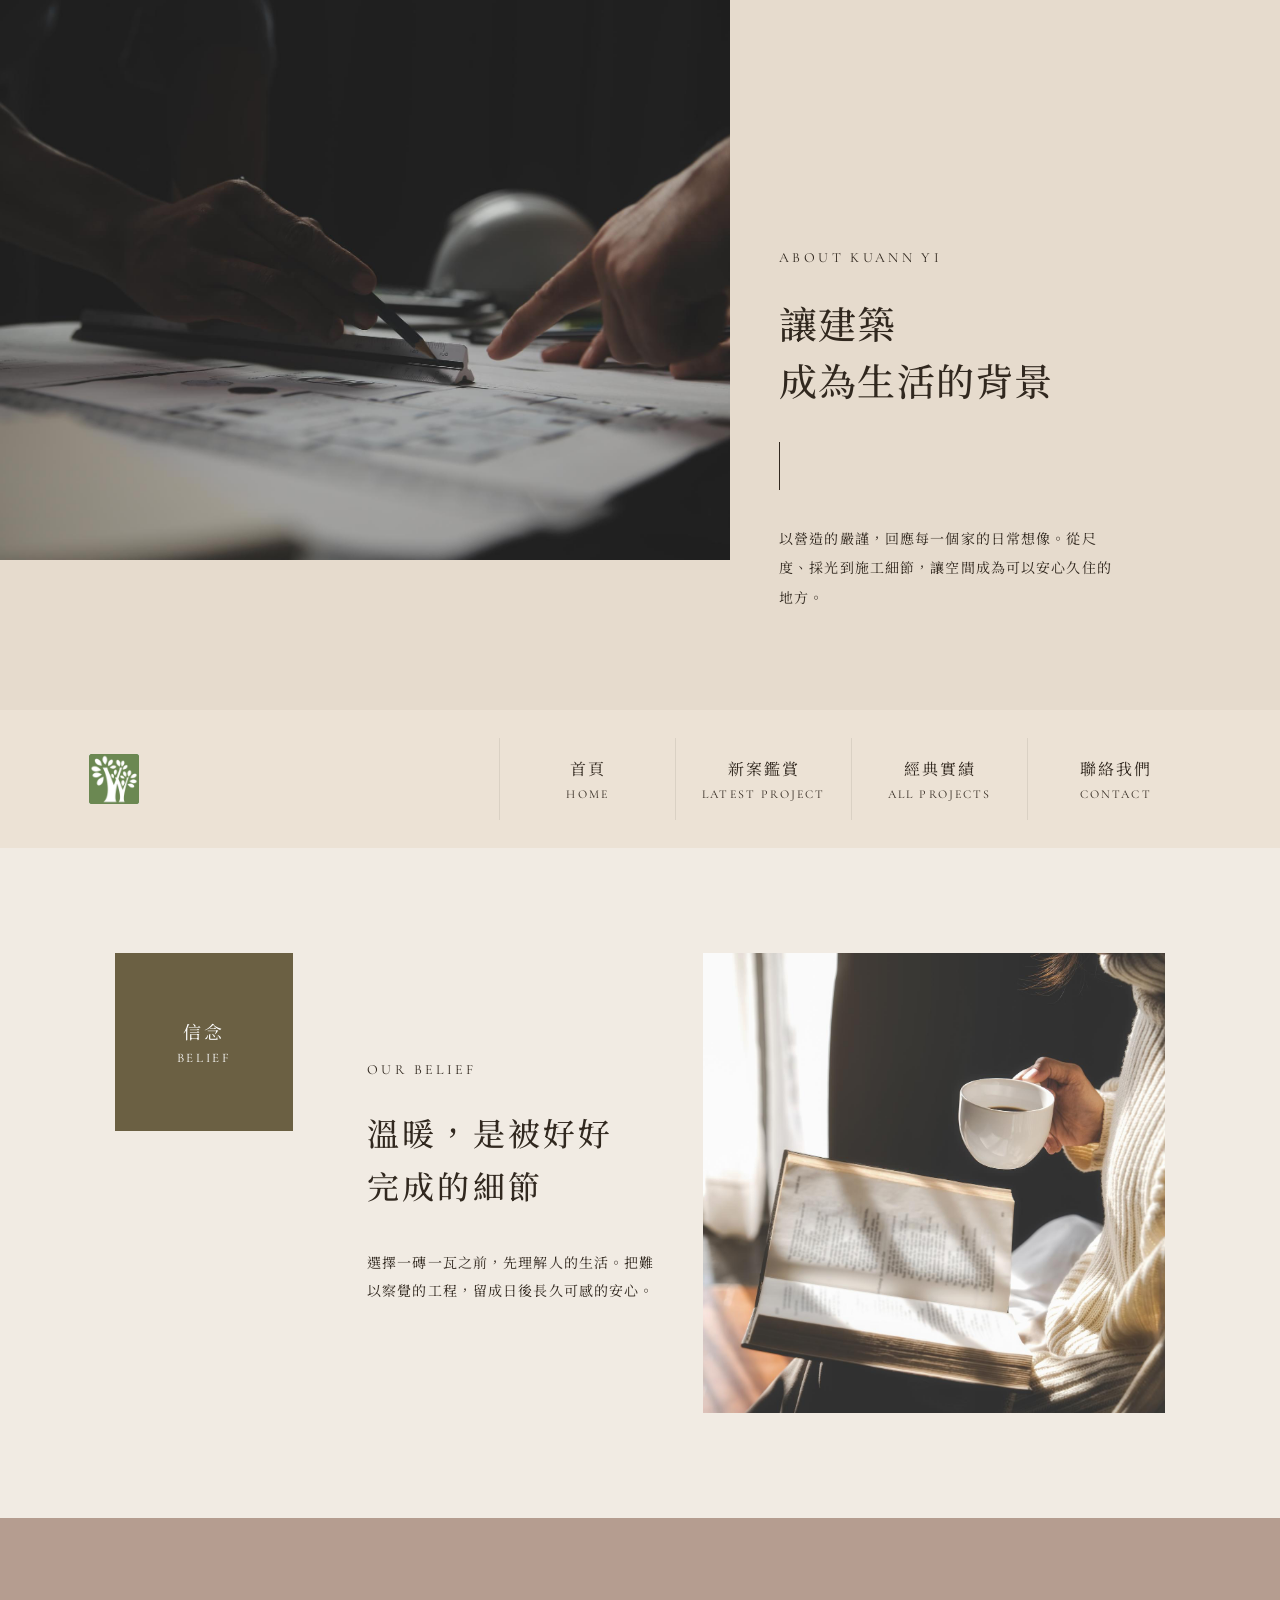
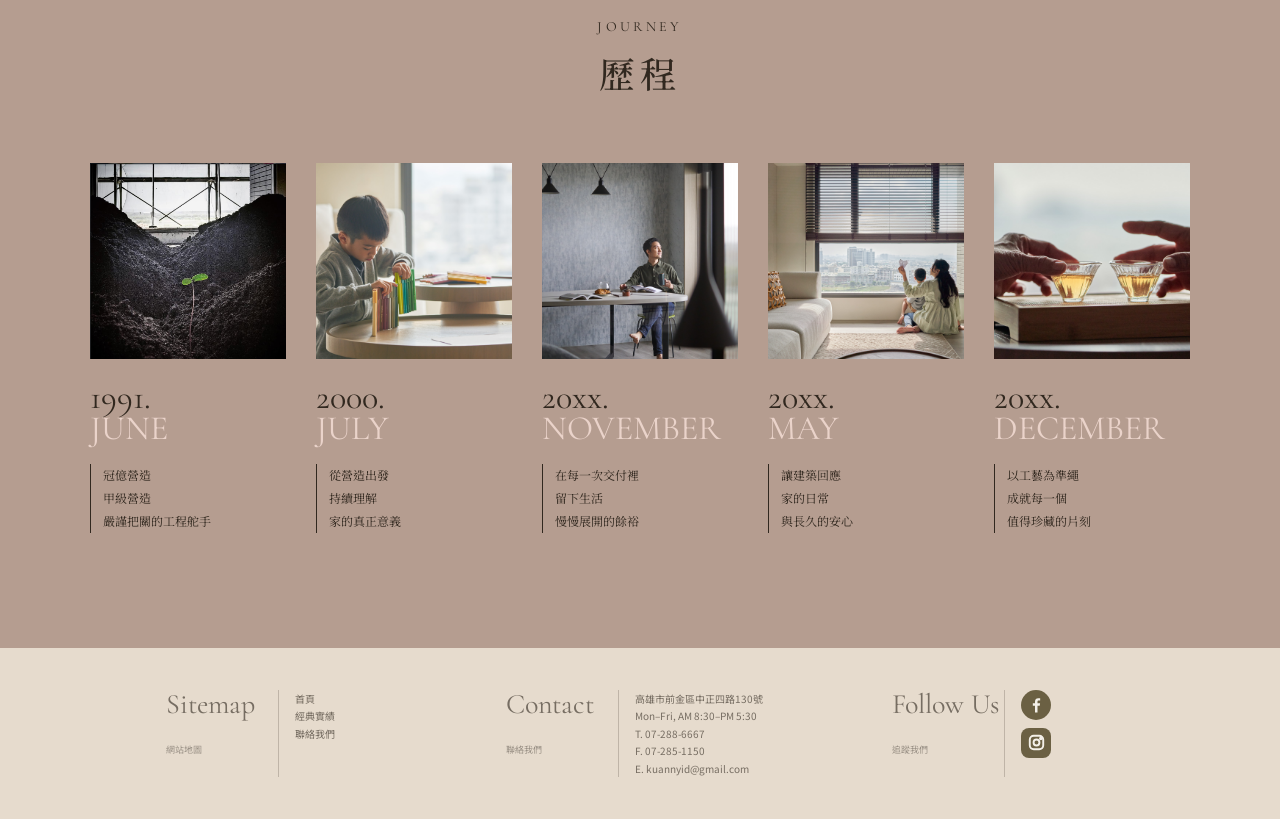
==== commit f6a28f1f: "feat: unify site navigation and footers" ====
--- a/v2/new-design/about.html
+++ b/v2/new-design/about.html
@@ -12,21 +12,21 @@
     <link rel="stylesheet" href="new-styles.css?v=21" />
   </head>
   <body class="reference-page about-page">
-    <header class="site-header"><a class="site-logo" href="new-index.html" aria-label="冠億建設首頁"><img src="IMG/logo.jpg" alt="" /><span class="sr-only">冠億建設</span></a><div class="site-menu"><button class="menu-button" type="button" aria-expanded="false" aria-controls="site-nav"><span></span><span></span><span></span><b class="sr-only">開啟選單</b></button><nav id="site-nav" aria-label="主要導覽"><button class="menu-close" type="button" aria-label="關閉選單">×</button><a href="new-index.html">首頁</a><a aria-current="page" href="about.html">關於冠億</a><a href="projects.html">經典實績</a><a href="contact.html">聯絡我們</a></nav></div></header>
+    <header class="site-header"><a class="site-logo" href="new-index.html" aria-label="冠億建設首頁"><img src="IMG/logo.jpg" alt="" /><span class="sr-only">冠億建設</span></a><div class="site-menu"><button class="menu-button" type="button" aria-expanded="false" aria-controls="site-nav"><span></span><span></span><span></span><b class="sr-only">開啟選單</b></button><nav id="site-nav" aria-label="主要導覽"><button class="menu-close" type="button" aria-label="關閉選單">×</button><a href="new-index.html">首頁</a><a href="projects.html">經典實績</a><a href="contact.html">聯絡我們</a></nav></div></header>
     <main>
       <div class="mobile-about">
       <section class="page-intro about-intro"><img src="IMG/webp/about-craft-planning-hands.webp" alt="規劃圖面中的建築細節" /><div><p class="section-label">ABOUT KUANN YI</p><h1>讓建築<br />成為生活的背景</h1><p>以營造的嚴謹，回應每一個家的日常想像。從尺度、採光到施工細節，讓空間成為可以安心久住的地方。</p></div></section>
       <section class="belief-section" aria-labelledby="belief-title"><p class="section-label">OUR BELIEF</p><h2 id="belief-title">溫暖，是被好好完成的細節</h2><div class="belief-rule"></div><p>選擇一磚一瓦之前，先理解人的生活。把難以察覺的工程，留成日後長久可感的安心。</p></section>
       <section class="history-section" aria-labelledby="history-title"><div class="section-heading"><p class="section-label">JOURNEY</p><h2 id="history-title">歷程</h2></div><div class="carousel history-carousel" aria-label="冠億建設歷程"><div class="carousel-track"><article class="history-card is-active"><img src="IMG/webp/history-1991-june-sprout.webp" alt="土壤中萌芽的幼苗" /><div class="history-card-copy"><time datetime="1991-06">1991.<em>JUNE</em></time><p>冠億營造<br />甲級營造<br />嚴謹把關的工程舵手</p></div></article><article class="history-card"><img src="IMG/webp/history-2000-july-child-reading.webp" alt="孩子在家中閱讀" loading="lazy" /><div class="history-card-copy"><time datetime="2000-07">2000.<em>JULY</em></time><p>從營造出發<br />持續理解<br />家的真正意義</p></div></article><article class="history-card"><img src="IMG/webp/history-20xx-november-dining.webp" alt="明亮的餐桌空間" loading="lazy" /><div class="history-card-copy"><time>20xx.<em>NOVEMBER</em></time><p>在每一次交付裡<br />留下生活<br />慢慢展開的餘裕</p></div></article><article class="history-card"><img src="IMG/webp/history-20xx-may-family-home.webp" alt="家人共處的客廳" loading="lazy" /><div class="history-card-copy"><time>20xx.<em>MAY</em></time><p>讓建築回應<br />家的日常<br />與長久的安心</p></div></article><article class="history-card"><img src="IMG/webp/history-20xx-december-family-toast.webp" alt="家人圍坐用餐" loading="lazy" /><div class="history-card-copy"><time>20xx.<em>DECEMBER</em></time><p>以工藝為準繩<br />成就每一個<br />值得珍藏的片刻</p></div></article></div><div class="carousel-pagination" aria-label="歷程卡片分頁"></div><div class="carousel-controls"><button class="carousel-control carousel-prev" type="button" aria-label="上一張歷程卡片"></button><button class="carousel-control carousel-next" type="button" aria-label="下一張歷程卡片"></button></div><p class="sr-only" aria-live="polite"></p></div></section>
-      <footer class="mobile-footer"><div><h2>Sitemap</h2><a href="new-index.html">首頁</a><a href="about.html">關於冠億</a><a href="projects.html">經典實績</a></div><div><h2>Contact</h2><p>高雄市前金區中正四路130號<br />Mon–Fri, AM 8:30–PM 5:30<br />T. 07-288-6667<br />E. kuannyid@gmail.com</p></div><div><h2>Follow Us</h2><a href="contact.html">Facebook</a><a href="contact.html">Instagram</a></div></footer>
+      <footer class="mobile-footer"><section class="footer-sitemap"><h2>Sitemap</h2><p>網站地圖</p><nav aria-label="網站地圖"><a href="new-index.html">首頁</a><a href="projects.html">經典實績</a><a href="contact.html">聯絡我們</a></nav></section><section class="footer-contact"><h2>Contact</h2><p>聯絡我們</p><address>高雄市前金區中正四路130號<br />Mon–Fri, AM 8:30–PM 5:30<br />T. 07-288-6667<br />F. 07-285-1150<br />E. kuannyid@gmail.com</address></section><section class="footer-socials"><h2>Follow Us</h2><p>追蹤我們</p><div aria-label="社群連結"><a class="social-facebook" href="https://www.facebook.com/KUANNYIDEVELOPMENT/"><svg viewBox="0 0 24 24" aria-hidden="true"><path d="M13.8 21v-8h2.7l.4-3h-3.1V8.1c0-.9.3-1.5 1.6-1.5H17V3.9c-.3 0-1.2-.1-2.3-.1-2.3 0-3.9 1.4-3.9 4V10H8.2v3h2.6v8h3Z" /></svg><span class="sr-only">Facebook</span></a><a class="social-instagram" href="https://www.instagram.com/kuannyi/"><svg viewBox="0 0 24 24" aria-hidden="true"><rect x="3.5" y="3.5" width="17" height="17" rx="5" /><circle cx="12" cy="12" r="3.7" /><circle cx="17.4" cy="6.8" r="1" class="social-dot" /></svg><span class="sr-only">Instagram</span></a></div></section></footer>
       </div>
 
       <div class="desktop-about">
         <section class="desktop-about-hero"><img src="IMG/about-craft-planning-hands.jpg" alt="規劃圖面中的建築細節" /><div><p>ABOUT KUANN YI</p><h1>讓建築<br />成為生活的背景</h1><span></span><p>以營造的嚴謹，回應每一個家的日常想像。從尺度、採光到施工細節，讓空間成為可以安心久住的地方。</p></div></section>
-        <nav class="desktop-nav" aria-label="主要導覽"><a class="desktop-logo" href="new-index.html"><img src="IMG/logo.jpg" alt="" /><span class="sr-only">冠億建設</span></a><a aria-current="page" href="about.html">關於冠億<small>ABOUT</small></a><a href="projects.html">新案鑑賞<small>LATEST PROJECT</small></a><a href="projects.html">經典實績<small>ALL PROJECTS</small></a><a href="contact.html">聯絡我們<small>CONTACT</small></a></nav>
+        <nav class="desktop-nav" aria-label="主要導覽"><a class="desktop-logo" href="new-index.html"><img src="IMG/logo.jpg" alt="" /><span class="sr-only">冠億建設</span></a><a href="new-index.html">首頁<small>HOME</small></a><a href="projects.html">新案鑑賞<small>LATEST PROJECT</small></a><a href="projects.html">經典實績<small>ALL PROJECTS</small></a><a href="contact.html">聯絡我們<small>CONTACT</small></a></nav>
         <section class="desktop-about-belief"><div class="desktop-about-panel"><span>信念</span><small>BELIEF</small></div><div class="desktop-about-belief-copy"><p>OUR BELIEF</p><h2>溫暖，是被好好<br />完成的細節</h2><p>選擇一磚一瓦之前，先理解人的生活。把難以察覺的工程，留成日後長久可感的安心。</p></div><img src="IMG/about-lifestyle-workspace.jpg" alt="閱讀與生活共存的室內空間" /></section>
         <section class="desktop-about-history" aria-labelledby="desktop-about-history-title"><header><p>JOURNEY</p><h2 id="desktop-about-history-title">歷程</h2></header><div class="desktop-about-history-grid"><article><img src="IMG/history-1991-june-sprout.png" alt="土壤中萌芽的幼苗" /><time>1991.<em>JUNE</em></time><p>冠億營造<br />甲級營造<br />嚴謹把關的工程舵手</p></article><article><img src="IMG/history-2000-july-child-reading.jpg" alt="孩子在家中閱讀" /><time>2000.<em>JULY</em></time><p>從營造出發<br />持續理解<br />家的真正意義</p></article><article><img src="IMG/history-20xx-november-dining.jpg" alt="明亮的餐桌空間" /><time>20xx.<em>NOVEMBER</em></time><p>在每一次交付裡<br />留下生活<br />慢慢展開的餘裕</p></article><article><img src="IMG/history-20xx-may-family-home.jpg" alt="家人共處的客廳" /><time>20xx.<em>MAY</em></time><p>讓建築回應<br />家的日常<br />與長久的安心</p></article><article><img src="IMG/history-20xx-december-family-toast.jpg" alt="家人圍坐用餐" /><time>20xx.<em>DECEMBER</em></time><p>以工藝為準繩<br />成就每一個<br />值得珍藏的片刻</p></article></div></section>
-        <footer class="desktop-footer"><div><h2>Sitemap</h2><a href="new-index.html">首頁</a><a href="about.html">關於冠億</a><a href="projects.html">經典實績</a></div><div><h2>Contact</h2><p>高雄市前金區中正四路130號<br />Mon–Fri, AM 8:30–PM 5:30<br />T. 07-288-6667<br />E. kuannyid@gmail.com</p></div><div><h2>Follow Us</h2><a href="contact.html">Facebook</a><a href="contact.html">Instagram</a></div></footer>
+        <footer class="desktop-footer"><section class="footer-sitemap"><h2>Sitemap</h2><p>網站地圖</p><nav aria-label="網站地圖"><a href="new-index.html">首頁</a><a href="projects.html">經典實績</a><a href="contact.html">聯絡我們</a></nav></section><section class="footer-contact"><h2>Contact</h2><p>聯絡我們</p><address>高雄市前金區中正四路130號<br />Mon–Fri, AM 8:30–PM 5:30<br />T. 07-288-6667<br />F. 07-285-1150<br />E. kuannyid@gmail.com</address></section><section class="footer-socials"><h2>Follow Us</h2><p>追蹤我們</p><div aria-label="社群連結"><a class="social-facebook" href="https://www.facebook.com/KUANNYIDEVELOPMENT/"><svg viewBox="0 0 24 24" aria-hidden="true"><path d="M13.8 21v-8h2.7l.4-3h-3.1V8.1c0-.9.3-1.5 1.6-1.5H17V3.9c-.3 0-1.2-.1-2.3-.1-2.3 0-3.9 1.4-3.9 4V10H8.2v3h2.6v8h3Z" /></svg><span class="sr-only">Facebook</span></a><a class="social-instagram" href="https://www.instagram.com/kuannyi/"><svg viewBox="0 0 24 24" aria-hidden="true"><rect x="3.5" y="3.5" width="17" height="17" rx="5" /><circle cx="12" cy="12" r="3.7" /><circle cx="17.4" cy="6.8" r="1" class="social-dot" /></svg><span class="sr-only">Instagram</span></a></div></section></footer>
       </div>
     </main>
     <script src="app.js?v=10"></script>
--- a/v2/new-design/new-styles.css
+++ b/v2/new-design/new-styles.css
@@ -17,7 +17,7 @@
 .contact-section { background:var(--paper-light); padding-bottom:48px; position:relative; }.contact-section > img { aspect-ratio:1; height:auto; object-fit:cover; object-position:center; width:100%; }.contact-title { align-items:center; background:var(--olive); color:#fff; display:flex; flex-direction:column; height:192px; justify-content:center; margin:-54px auto 0; position:relative; width:192px; }.contact-title span { font-size:21px; letter-spacing:.1em; }.contact-title small { font-family:"Cormorant Garamond",serif; font-size:16px; letter-spacing:.16em; margin-top:4px; }.contact-copy { padding:48px 13% 28px; }.contact-copy h2 { color:var(--olive); font-family:"Cormorant Garamond",serif; font-size:43px; margin-bottom:15px; }.contact-copy p { border-left:1px solid var(--line); color:#6e655c; font-family:"Noto Sans TC",sans-serif; font-size:13px; line-height:1.9; margin:0; padding-left:18px; }.social-links { align-items:center; border:1px solid var(--olive); border-radius:999px; display:flex; gap:24px; justify-content:center; margin:8px auto 0; max-width:308px; padding:13px 24px; }.social-links a { align-items:center; color:var(--olive); display:flex; height:52px; justify-content:center; width:52px; }.social-links svg { display:block; height:100%; width:100%; }.social-facebook { background:var(--olive); border-radius:50%; }.social-facebook svg { fill:var(--paper-light); height:34px; width:34px; }.social-instagram { background:var(--olive); border-radius:13px; }.social-instagram svg { fill:none; height:31px; stroke:var(--paper-light); stroke-width:2.4; width:31px; }.social-instagram .social-dot { fill:var(--paper-light); stroke:0; }.social-line { background:var(--olive); border-radius:13px; }.social-line svg { fill:var(--paper-light); height:35px; width:35px; }.social-line text { fill:var(--olive); font-family:Arial,sans-serif; font-size:5.1px; font-weight:700; letter-spacing:-.3px; }.copyright { color:#766d62; display:block; font-family:"Noto Sans TC",sans-serif; font-size:9px; margin-top:22px; text-align:center; }
 .menu-close { background:transparent; border:0; color:var(--ink); cursor:pointer; font-family:"Noto Sans TC",sans-serif; font-size:32px; font-weight:300; height:58px; line-height:1; padding:0; position:absolute; right:7px; top:8px; width:58px; }.menu-close:focus-visible { outline:2px solid var(--ink); outline-offset:-5px; }.site-header { align-items:center; background:var(--paper-light); display:flex; height:84px; justify-content:space-between; margin:auto; max-width:540px; padding-left:9%; position:relative; z-index:3; }.site-logo { display:block; font-size:19px; letter-spacing:.08em; line-height:1.1; }.site-logo small { display:block; font-family:"Cormorant Garamond",serif; font-size:12px; letter-spacing:.2em; margin-top:3px; }.site-menu { align-self:stretch; position:relative; width:72px; }.site-menu .menu-button { position:relative; }.site-menu #site-nav { background:var(--paper-light); box-shadow:-12px 12px 24px rgba(49,40,31,.1); min-height:330px; padding:78px 26px 24px; position:absolute; right:0; top:0; width:235px; }.site-menu #site-nav a[aria-current="page"] { color:var(--olive); }
 .home-intro { background:var(--paper-light); padding:80px 12% 82px; text-align:center; }.home-intro h2,.page-title h1,.page-intro h1 { font-size:clamp(32px,8vw,46px); font-weight:500; letter-spacing:.06em; line-height:1.4; margin:0 0 28px; }.home-intro > p:last-child,.page-title > p:last-child,.page-intro > div > p:last-child { font-size:14px; line-height:2; margin:0; }.home-links { background:var(--paper); padding:14px 9% 58px; }.home-links a { align-items:center; border-bottom:1px solid var(--line); display:grid; grid-template-columns:1fr auto; padding:25px 0; }.home-links span { font-family:"Cormorant Garamond",serif; font-size:12px; letter-spacing:.18em; }.home-links strong { font-size:22px; font-weight:500; grid-column:1; letter-spacing:.08em; margin-top:7px; }.home-links i { font-family:"Cormorant Garamond",serif; font-size:28px; font-style:normal; grid-column:2; grid-row:1 / span 2; }
-.mobile-footer { background:#e6dbcd; display:grid; gap:34px; grid-template-columns:1fr 1.4fr; padding:54px 9% 48px; }.mobile-footer div:last-child { grid-column:1 / -1; }.mobile-footer h2 { color:#766d62; font-family:"Cormorant Garamond",serif; font-size:26px; font-weight:400; margin:0 0 12px; }.mobile-footer a,.mobile-footer p { color:#766d62; display:block; font-family:"Noto Sans TC",sans-serif; font-size:11px; line-height:1.95; margin:0; }
+.mobile-footer { background:#e6dbcd; display:grid; gap:14px; grid-template-columns:.85fr 1.55fr .8fr; padding:34px 7% 36px; }.mobile-footer section { min-width:0; }.mobile-footer .footer-contact,.mobile-footer .footer-socials { border-left:1px solid rgba(118,109,98,.35); padding-left:12px; }.mobile-footer h2 { color:#766d62; font-family:"Cormorant Garamond",serif; font-size:20px; font-weight:400; line-height:1; margin:0 0 5px; white-space:nowrap; }.mobile-footer section > p { color:#9a9186; font-family:"Noto Sans TC",sans-serif; font-size:8px; letter-spacing:.04em; line-height:1.5; margin:0 0 10px; }.mobile-footer nav a,.mobile-footer address { color:#766d62; display:block; font-family:"Noto Sans TC",sans-serif; font-size:9px; font-style:normal; line-height:1.75; margin:0; overflow-wrap:anywhere; }.mobile-footer .footer-socials > div { display:flex; flex-direction:column; gap:7px; }.mobile-footer .footer-socials a { align-items:center; display:flex; height:27px; justify-content:center; width:27px; }.mobile-footer .footer-socials svg { display:block; height:100%; width:100%; }.mobile-footer .footer-socials .social-facebook svg { height:18px; width:18px; }.mobile-footer .footer-socials .social-instagram { border-radius:7px; }.mobile-footer .footer-socials .social-instagram svg { height:17px; width:17px; }
 .page-intro > img { aspect-ratio:1.35; object-fit:cover; width:100%; }.page-intro > div { background:var(--paper-light); padding:66px 12% 74px; }.page-intro h1 { margin-bottom:28px; }.page-title { background:var(--paper-light); padding:68px 12% 62px; text-align:center; }.page-title h1 { margin-bottom:18px; }.contact-page-title { padding-bottom:68px; }.project-page { padding-top:0; }
 .project-card h2 { color:var(--olive); font-size:clamp(35px,10vw,54px); font-weight:500; letter-spacing:.08em; margin:13px 0 4px; }
 @media (min-width:541px) { body { background:#d9d0c4; }.reference-page { box-shadow:0 0 42px rgba(49,40,31,.16); margin:auto; max-width:540px; } }
@@ -158,9 +158,19 @@
   .desktop-sustainability small::after { border-top:1px solid currentColor; content:""; position:absolute; right:7px; top:50%; transform:rotate(-45deg); width:25px; }
   .desktop-sustainability h2 { font-size:30px; font-weight:500; grid-column:2; letter-spacing:.14em; margin:0 0 17px; }
   .desktop-sustainability p { font-size:14px; grid-column:2; letter-spacing:.1em; line-height:2; margin:0; }
-  .desktop-footer { background:#e6dbcd; display:grid; gap:12%; grid-template-columns:1fr 1.5fr 1fr; padding:72px 16%; }
-  .desktop-footer h2 { color:#766d62; font-family:"Cormorant Garamond",serif; font-size:30px; font-weight:400; margin:0 0 18px; }
-  .desktop-footer a,.desktop-footer p { color:#766d62; display:block; font-family:"Noto Sans TC",sans-serif; font-size:12px; line-height:2; margin:0; }
+  .desktop-footer { background:#e6dbcd; display:grid; gap:0; grid-template-columns:1.25fr 1.55fr 1fr; padding:42px 13%; }
+  .desktop-footer section { display:grid; grid-template-columns:112px minmax(0,1fr); min-width:0; }
+  .desktop-footer .footer-contact,.desktop-footer .footer-socials { padding-left:28px; }
+  .desktop-footer h2 { color:#766d62; font-family:"Cormorant Garamond",serif; font-size:28px; font-weight:400; grid-column:1; line-height:1; margin:0 0 5px; white-space:nowrap; }
+  .desktop-footer section > p { color:#9a9186; font-family:"Noto Sans TC",sans-serif; font-size:9px; grid-column:1; line-height:1.5; margin:0; }
+  .desktop-footer nav,.desktop-footer address,.desktop-footer .footer-socials > div { border-left:1px solid rgba(118,109,98,.35); grid-column:2; grid-row:1 / span 2; padding-left:16px; }
+  .desktop-footer nav a,.desktop-footer address { color:#766d62; display:block; font-family:"Noto Sans TC",sans-serif; font-size:10px; font-style:normal; line-height:1.75; margin:0; overflow-wrap:anywhere; }
+  .desktop-footer .footer-socials > div { align-items:flex-start; display:flex; flex-direction:column; gap:8px; }
+  .desktop-footer .footer-socials a { align-items:center; display:flex; height:30px; justify-content:center; width:30px; }
+  .desktop-footer .footer-socials svg { display:block; height:100%; width:100%; }
+  .desktop-footer .footer-socials .social-facebook svg { height:20px; width:20px; }
+  .desktop-footer .footer-socials .social-instagram { border-radius:8px; }
+  .desktop-footer .footer-socials .social-instagram svg { height:19px; width:19px; }
 }
 @media (min-width:1024px) {
   .about-page { background:#e6dbcd; max-width:none; width:100%; }
@@ -199,8 +209,8 @@
   .projects-page .desktop-projects { display:block; margin-left:calc(50% - 50vw); max-width:none; width:100vw; }
   .desktop-projects-grid-section { background:var(--paper); padding:72px 9% 84px; }
   .desktop-projects-grid-section header { align-items:center; border-bottom:1px solid rgba(49,40,31,.55); display:flex; justify-content:space-between; margin:0 auto 36px; max-width:1060px; padding-bottom:16px; }
-  .desktop-projects-grid-section h2 { font-size:16px; font-weight:500; letter-spacing:.16em; margin:0; }
-  .desktop-projects-grid-section h2 small { font-family:"Cormorant Garamond",serif; font-size:11px; letter-spacing:.2em; margin-left:10px; }
+  .desktop-projects-grid-section h2 { font-size:24px; font-weight:500; letter-spacing:.14em; margin:0; }
+  .desktop-projects-grid-section h2 small { font-family:"Cormorant Garamond",serif; font-size:14px; letter-spacing:.2em; margin-left:12px; }
   .desktop-projects-grid-section header > span { background:var(--olive); display:block; height:30px; width:30px; }
   .desktop-projects-grid { display:grid; gap:38px 60px; grid-template-columns:repeat(2,minmax(0,1fr)); margin:0 auto; max-width:1060px; position:relative; }
   .desktop-projects-grid::before,.desktop-projects-grid::after { background:rgba(49,40,31,.28); content:""; position:absolute; }
@@ -211,7 +221,7 @@
   .desktop-projects-grid article > div { align-items:start; border-left:1px solid rgba(49,40,31,.4); display:flex; justify-content:space-between; margin-top:16px; min-height:38px; padding-left:12px; }
   .desktop-projects-grid h3 { color:var(--olive); font-size:22px; font-weight:500; letter-spacing:.1em; margin:0; white-space:nowrap; }
   .desktop-projects-grid ul { display:flex; flex-wrap:wrap; gap:5px; justify-content:flex-end; list-style:none; margin:0; max-width:68%; padding:0; }
-  .desktop-projects-grid li { border:1px solid rgba(49,40,31,.34); color:#766d62; font-family:"Noto Sans TC",sans-serif; font-size:9px; letter-spacing:.08em; padding:4px 7px; white-space:nowrap; }
+  .desktop-projects-grid li { border:1px solid rgba(49,40,31,.34); color:#766d62; font-family:"Noto Sans TC",sans-serif; font-size:11px; letter-spacing:.08em; padding:6px 9px; white-space:nowrap; }
   .desktop-projects-timeline { background:var(--paper); padding:90px 9% 100px; }
   .desktop-projects-timeline-inner { border-top:1px solid rgba(49,40,31,.55); display:grid; grid-template-columns:minmax(340px,.95fr) minmax(420px,1.25fr); margin:0 auto; max-width:1060px; padding-top:96px; position:relative; }
   .desktop-projects-timeline-list { padding:0 58px 0 0; }
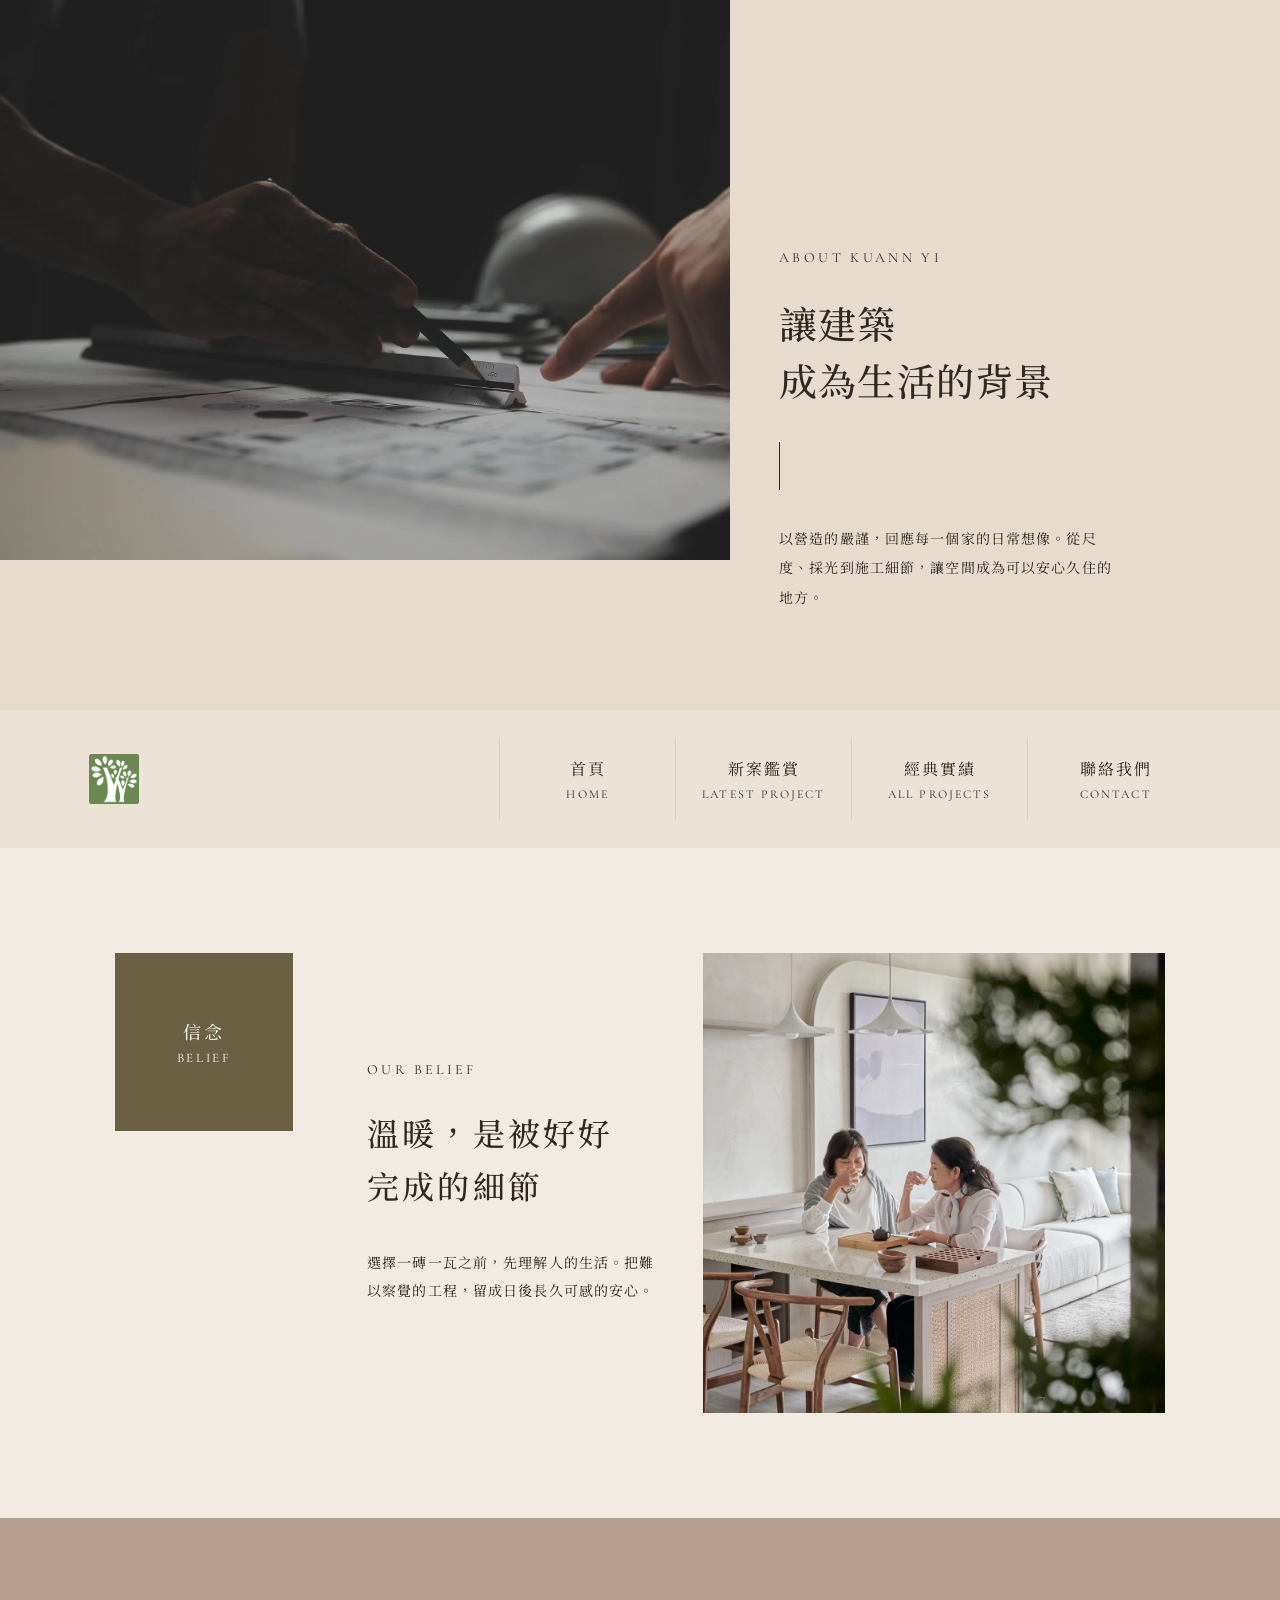
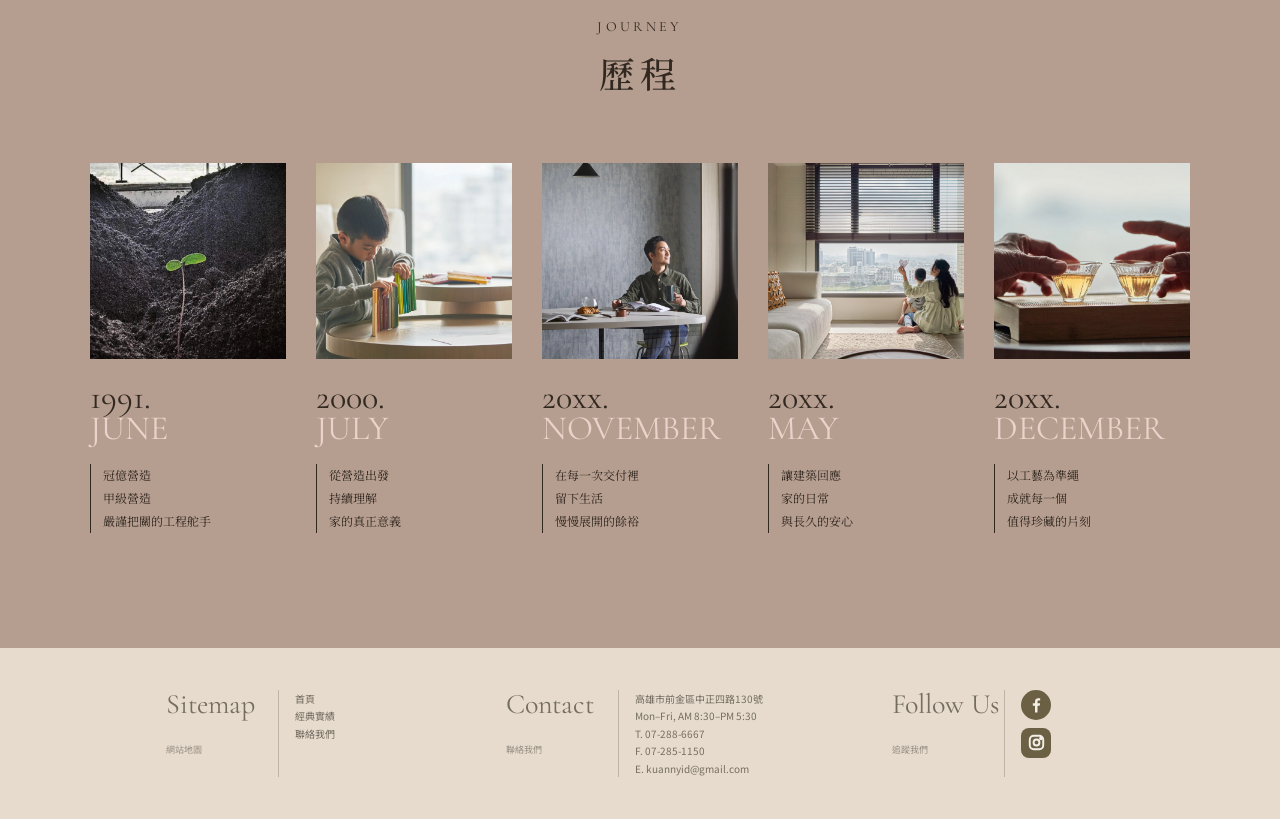
==== commit 67ec9d28: "Refine Kuannyi mobile layouts and imagery" ====
--- a/v2/new-design/about.html
+++ b/v2/new-design/about.html
@@ -9,23 +9,23 @@
     <link rel="preconnect" href="https://fonts.gstatic.com" crossorigin />
     <link href="https://fonts.googleapis.com/css2?family=Cormorant+Garamond:wght@400;500;600&family=Noto+Serif+TC:wght@400;500;600&family=Noto+Sans+TC:wght@400;500&display=swap" rel="stylesheet" />
   <link rel="icon" href="IMG/favicon.ico" sizes="any" />
-    <link rel="stylesheet" href="new-styles.css?v=21" />
+    <link rel="stylesheet" href="new-styles.css?v=24" />
   </head>
   <body class="reference-page about-page">
-    <header class="site-header"><a class="site-logo" href="new-index.html" aria-label="冠億建設首頁"><img src="IMG/logo.jpg" alt="" /><span class="sr-only">冠億建設</span></a><div class="site-menu"><button class="menu-button" type="button" aria-expanded="false" aria-controls="site-nav"><span></span><span></span><span></span><b class="sr-only">開啟選單</b></button><nav id="site-nav" aria-label="主要導覽"><button class="menu-close" type="button" aria-label="關閉選單">×</button><a href="new-index.html">首頁</a><a href="projects.html">經典實績</a><a href="contact.html">聯絡我們</a></nav></div></header>
+    <header class="site-header"><a class="site-logo" href="new-index.html" aria-label="冠億建設首頁"><img src="IMG/logo.jpg" alt="" /><span class="sr-only">冠億建設</span></a><div class="site-menu"><button class="menu-button" type="button" aria-expanded="false" aria-controls="site-nav"><span></span><span></span><span></span><b class="sr-only">開啟選單</b></button><nav id="site-nav" aria-label="主要導覽"><button class="menu-close" type="button" aria-label="關閉選單">×</button><a href="new-index.html">首頁</a><a aria-disabled="true" tabindex="-1">新案鑑賞</a><a href="projects.html">經典實績</a><a href="contact.html">聯絡我們</a></nav></div></header>
     <main>
       <div class="mobile-about">
-      <section class="page-intro about-intro"><img src="IMG/webp/about-craft-planning-hands.webp" alt="規劃圖面中的建築細節" /><div><p class="section-label">ABOUT KUANN YI</p><h1>讓建築<br />成為生活的背景</h1><p>以營造的嚴謹，回應每一個家的日常想像。從尺度、採光到施工細節，讓空間成為可以安心久住的地方。</p></div></section>
+      <section class="page-intro about-intro"><img src="IMG/webp/手機版img/手機版_2.webp" alt="規劃圖面中的建築細節" /><div><p class="section-label">ABOUT KUANN YI</p><h1>讓建築<br />成為生活的背景</h1><p>以營造的嚴謹，回應每一個家的日常想像。從尺度、採光到施工細節，讓空間成為可以安心久住的地方。</p></div></section>
       <section class="belief-section" aria-labelledby="belief-title"><p class="section-label">OUR BELIEF</p><h2 id="belief-title">溫暖，是被好好完成的細節</h2><div class="belief-rule"></div><p>選擇一磚一瓦之前，先理解人的生活。把難以察覺的工程，留成日後長久可感的安心。</p></section>
-      <section class="history-section" aria-labelledby="history-title"><div class="section-heading"><p class="section-label">JOURNEY</p><h2 id="history-title">歷程</h2></div><div class="carousel history-carousel" aria-label="冠億建設歷程"><div class="carousel-track"><article class="history-card is-active"><img src="IMG/webp/history-1991-june-sprout.webp" alt="土壤中萌芽的幼苗" /><div class="history-card-copy"><time datetime="1991-06">1991.<em>JUNE</em></time><p>冠億營造<br />甲級營造<br />嚴謹把關的工程舵手</p></div></article><article class="history-card"><img src="IMG/webp/history-2000-july-child-reading.webp" alt="孩子在家中閱讀" loading="lazy" /><div class="history-card-copy"><time datetime="2000-07">2000.<em>JULY</em></time><p>從營造出發<br />持續理解<br />家的真正意義</p></div></article><article class="history-card"><img src="IMG/webp/history-20xx-november-dining.webp" alt="明亮的餐桌空間" loading="lazy" /><div class="history-card-copy"><time>20xx.<em>NOVEMBER</em></time><p>在每一次交付裡<br />留下生活<br />慢慢展開的餘裕</p></div></article><article class="history-card"><img src="IMG/webp/history-20xx-may-family-home.webp" alt="家人共處的客廳" loading="lazy" /><div class="history-card-copy"><time>20xx.<em>MAY</em></time><p>讓建築回應<br />家的日常<br />與長久的安心</p></div></article><article class="history-card"><img src="IMG/webp/history-20xx-december-family-toast.webp" alt="家人圍坐用餐" loading="lazy" /><div class="history-card-copy"><time>20xx.<em>DECEMBER</em></time><p>以工藝為準繩<br />成就每一個<br />值得珍藏的片刻</p></div></article></div><div class="carousel-pagination" aria-label="歷程卡片分頁"></div><div class="carousel-controls"><button class="carousel-control carousel-prev" type="button" aria-label="上一張歷程卡片"></button><button class="carousel-control carousel-next" type="button" aria-label="下一張歷程卡片"></button></div><p class="sr-only" aria-live="polite"></p></div></section>
-      <footer class="mobile-footer"><section class="footer-sitemap"><h2>Sitemap</h2><p>網站地圖</p><nav aria-label="網站地圖"><a href="new-index.html">首頁</a><a href="projects.html">經典實績</a><a href="contact.html">聯絡我們</a></nav></section><section class="footer-contact"><h2>Contact</h2><p>聯絡我們</p><address>高雄市前金區中正四路130號<br />Mon–Fri, AM 8:30–PM 5:30<br />T. 07-288-6667<br />F. 07-285-1150<br />E. kuannyid@gmail.com</address></section><section class="footer-socials"><h2>Follow Us</h2><p>追蹤我們</p><div aria-label="社群連結"><a class="social-facebook" href="https://www.facebook.com/KUANNYIDEVELOPMENT/"><svg viewBox="0 0 24 24" aria-hidden="true"><path d="M13.8 21v-8h2.7l.4-3h-3.1V8.1c0-.9.3-1.5 1.6-1.5H17V3.9c-.3 0-1.2-.1-2.3-.1-2.3 0-3.9 1.4-3.9 4V10H8.2v3h2.6v8h3Z" /></svg><span class="sr-only">Facebook</span></a><a class="social-instagram" href="https://www.instagram.com/kuannyi/"><svg viewBox="0 0 24 24" aria-hidden="true"><rect x="3.5" y="3.5" width="17" height="17" rx="5" /><circle cx="12" cy="12" r="3.7" /><circle cx="17.4" cy="6.8" r="1" class="social-dot" /></svg><span class="sr-only">Instagram</span></a></div></section></footer>
+      <section class="history-section" aria-labelledby="history-title"><div class="section-heading"><p class="section-label">JOURNEY</p><h2 id="history-title">歷程</h2></div><div class="carousel history-carousel" aria-label="冠億建設歷程"><div class="carousel-track"><article class="history-card is-active"><img src="IMG/webp/手機版img/手機版_9.webp" alt="土壤中萌芽的幼苗" /><div class="history-card-copy"><time datetime="1991-06">1991.<em>JUNE</em></time><p>冠億營造<br />甲級營造<br />嚴謹把關的工程舵手</p></div></article><article class="history-card"><img src="IMG/webp/手機版img/手機版_10.webp" alt="在桌邊專注創作" loading="lazy" /><div class="history-card-copy"><time datetime="2000-07">2000.<em>JULY</em></time><p>從營造出發<br />持續理解<br />家的真正意義</p></div></article><article class="history-card"><img src="IMG/webp/手機版img/手機版_11.webp" alt="男子在餐桌旁專注工作" loading="lazy" /><div class="history-card-copy"><time>20xx.<em>NOVEMBER</em></time><p>在每一次交付裡<br />留下生活<br />慢慢展開的餘裕</p></div></article><article class="history-card"><img src="IMG/webp/手機版img/手機版_12.webp" alt="家人共處的客廳" loading="lazy" /><div class="history-card-copy"><time>20xx.<em>MAY</em></time><p>讓建築回應<br />家的日常<br />與長久的安心</p></div></article><article class="history-card"><img src="IMG/webp/手機版img/手機版_13.webp" alt="家人在茶席間共度時光" loading="lazy" /><div class="history-card-copy"><time>20xx.<em>DECEMBER</em></time><p>以工藝為準繩<br />成就每一個<br />值得珍藏的片刻</p></div></article></div><div class="carousel-pagination" aria-label="歷程卡片分頁"></div><div class="carousel-controls"><button class="carousel-control carousel-prev" type="button" aria-label="上一張歷程卡片"></button><button class="carousel-control carousel-next" type="button" aria-label="下一張歷程卡片"></button></div><p class="sr-only" aria-live="polite"></p></div></section>
+      <footer class="mobile-footer"><section class="footer-contact"><h2>Contact</h2><p>聯絡我們</p><address>高雄市前金區中正四路130號<br />Mon–Fri, AM 8:30–PM 5:30<br />T. <a href="tel:+88672886667">07-288-6667</a><br />F. 07-285-1150<br />E. <a href="mailto:kuannyid@gmail.com">kuannyid@gmail.com</a></address></section><section class="footer-sitemap"><h2>Sitemap</h2><p>網站地圖</p><nav aria-label="網站地圖"><a href="new-index.html">首頁</a><a aria-disabled="true" tabindex="-1">新案鑑賞</a><a href="projects.html">經典實績</a><a href="contact.html">聯絡我們</a></nav></section><section class="footer-socials"><h2>Follow Us</h2><p>追蹤我們</p><div aria-label="社群連結"><a class="social-facebook" href="https://www.facebook.com/KUANNYIDEVELOPMENT/"><svg viewBox="0 0 24 24" aria-hidden="true"><path d="M13.8 21v-8h2.7l.4-3h-3.1V8.1c0-.9.3-1.5 1.6-1.5H17V3.9c-.3 0-1.2-.1-2.3-.1-2.3 0-3.9 1.4-3.9 4V10H8.2v3h2.6v8h3Z" /></svg><span class="sr-only">Facebook</span></a><a class="social-instagram" href="https://www.instagram.com/kuannyi/"><svg viewBox="0 0 24 24" aria-hidden="true"><rect x="3.5" y="3.5" width="17" height="17" rx="5" /><circle cx="12" cy="12" r="3.7" /><circle cx="17.4" cy="6.8" r="1" class="social-dot" /></svg><span class="sr-only">Instagram</span></a></div></section></footer>
       </div>
 
       <div class="desktop-about">
-        <section class="desktop-about-hero"><img src="IMG/about-craft-planning-hands.jpg" alt="規劃圖面中的建築細節" /><div><p>ABOUT KUANN YI</p><h1>讓建築<br />成為生活的背景</h1><span></span><p>以營造的嚴謹，回應每一個家的日常想像。從尺度、採光到施工細節，讓空間成為可以安心久住的地方。</p></div></section>
+        <section class="desktop-about-hero"><img src="IMG/webp/網頁版img/網頁版_2.webp" alt="規劃圖面中的建築細節" /><div><p>ABOUT KUANN YI</p><h1>讓建築<br />成為生活的背景</h1><span></span><p>以營造的嚴謹，回應每一個家的日常想像。從尺度、採光到施工細節，讓空間成為可以安心久住的地方。</p></div></section>
         <nav class="desktop-nav" aria-label="主要導覽"><a class="desktop-logo" href="new-index.html"><img src="IMG/logo.jpg" alt="" /><span class="sr-only">冠億建設</span></a><a href="new-index.html">首頁<small>HOME</small></a><a href="projects.html">新案鑑賞<small>LATEST PROJECT</small></a><a href="projects.html">經典實績<small>ALL PROJECTS</small></a><a href="contact.html">聯絡我們<small>CONTACT</small></a></nav>
-        <section class="desktop-about-belief"><div class="desktop-about-panel"><span>信念</span><small>BELIEF</small></div><div class="desktop-about-belief-copy"><p>OUR BELIEF</p><h2>溫暖，是被好好<br />完成的細節</h2><p>選擇一磚一瓦之前，先理解人的生活。把難以察覺的工程，留成日後長久可感的安心。</p></div><img src="IMG/about-lifestyle-workspace.jpg" alt="閱讀與生活共存的室內空間" /></section>
-        <section class="desktop-about-history" aria-labelledby="desktop-about-history-title"><header><p>JOURNEY</p><h2 id="desktop-about-history-title">歷程</h2></header><div class="desktop-about-history-grid"><article><img src="IMG/history-1991-june-sprout.png" alt="土壤中萌芽的幼苗" /><time>1991.<em>JUNE</em></time><p>冠億營造<br />甲級營造<br />嚴謹把關的工程舵手</p></article><article><img src="IMG/history-2000-july-child-reading.jpg" alt="孩子在家中閱讀" /><time>2000.<em>JULY</em></time><p>從營造出發<br />持續理解<br />家的真正意義</p></article><article><img src="IMG/history-20xx-november-dining.jpg" alt="明亮的餐桌空間" /><time>20xx.<em>NOVEMBER</em></time><p>在每一次交付裡<br />留下生活<br />慢慢展開的餘裕</p></article><article><img src="IMG/history-20xx-may-family-home.jpg" alt="家人共處的客廳" /><time>20xx.<em>MAY</em></time><p>讓建築回應<br />家的日常<br />與長久的安心</p></article><article><img src="IMG/history-20xx-december-family-toast.jpg" alt="家人圍坐用餐" /><time>20xx.<em>DECEMBER</em></time><p>以工藝為準繩<br />成就每一個<br />值得珍藏的片刻</p></article></div></section>
+        <section class="desktop-about-belief"><div class="desktop-about-panel"><span>信念</span><small>BELIEF</small></div><div class="desktop-about-belief-copy"><p>OUR BELIEF</p><h2>溫暖，是被好好<br />完成的細節</h2><p>選擇一磚一瓦之前，先理解人的生活。把難以察覺的工程，留成日後長久可感的安心。</p></div><img src="IMG/webp/網頁版img/網頁版_3.webp" alt="兩位女性在家中品茶" /></section>
+        <section class="desktop-about-history" aria-labelledby="desktop-about-history-title"><header><p>JOURNEY</p><h2 id="desktop-about-history-title">歷程</h2></header><div class="desktop-about-history-grid"><article><img src="IMG/webp/網頁版img/網頁版_9.webp" alt="土壤中萌芽的幼苗" /><time>1991.<em>JUNE</em></time><p>冠億營造<br />甲級營造<br />嚴謹把關的工程舵手</p></article><article><img src="IMG/webp/網頁版img/網頁版_10.webp" alt="孩子在桌邊專注創作" /><time>2000.<em>JULY</em></time><p>從營造出發<br />持續理解<br />家的真正意義</p></article><article><img src="IMG/webp/網頁版img/網頁版_11.webp" alt="男子在餐桌旁工作" /><time>20xx.<em>NOVEMBER</em></time><p>在每一次交付裡<br />留下生活<br />慢慢展開的餘裕</p></article><article><img src="IMG/webp/網頁版img/網頁版_12.webp" alt="家人共處的客廳" /><time>20xx.<em>MAY</em></time><p>讓建築回應<br />家的日常<br />與長久的安心</p></article><article><img src="IMG/webp/網頁版img/網頁版_13.webp" alt="家人以茶相聚" /><time>20xx.<em>DECEMBER</em></time><p>以工藝為準繩<br />成就每一個<br />值得珍藏的片刻</p></article></div></section>
         <footer class="desktop-footer"><section class="footer-sitemap"><h2>Sitemap</h2><p>網站地圖</p><nav aria-label="網站地圖"><a href="new-index.html">首頁</a><a href="projects.html">經典實績</a><a href="contact.html">聯絡我們</a></nav></section><section class="footer-contact"><h2>Contact</h2><p>聯絡我們</p><address>高雄市前金區中正四路130號<br />Mon–Fri, AM 8:30–PM 5:30<br />T. 07-288-6667<br />F. 07-285-1150<br />E. kuannyid@gmail.com</address></section><section class="footer-socials"><h2>Follow Us</h2><p>追蹤我們</p><div aria-label="社群連結"><a class="social-facebook" href="https://www.facebook.com/KUANNYIDEVELOPMENT/"><svg viewBox="0 0 24 24" aria-hidden="true"><path d="M13.8 21v-8h2.7l.4-3h-3.1V8.1c0-.9.3-1.5 1.6-1.5H17V3.9c-.3 0-1.2-.1-2.3-.1-2.3 0-3.9 1.4-3.9 4V10H8.2v3h2.6v8h3Z" /></svg><span class="sr-only">Facebook</span></a><a class="social-instagram" href="https://www.instagram.com/kuannyi/"><svg viewBox="0 0 24 24" aria-hidden="true"><rect x="3.5" y="3.5" width="17" height="17" rx="5" /><circle cx="12" cy="12" r="3.7" /><circle cx="17.4" cy="6.8" r="1" class="social-dot" /></svg><span class="sr-only">Instagram</span></a></div></section></footer>
       </div>
     </main>
--- a/v2/new-design/new-styles.css
+++ b/v2/new-design/new-styles.css
@@ -8,48 +8,55 @@
 ::selection { background:var(--olive); color:#fff; }
 .sr-only { clip:rect(0 0 0 0); clip-path:inset(50%); height:1px; overflow:hidden; position:absolute; white-space:nowrap; width:1px; }
 main,.contact-section { margin:auto; max-width:540px; overflow:hidden; }
-.hero { background:var(--paper-light); overflow:hidden; position:relative; }.hero-carousel { height:min(177.78vw,960px); min-height:560px; }.hero-carousel .carousel-track { aspect-ratio:auto; height:100%; }.hero-slide { inset:0; opacity:0; position:absolute; transition:opacity .5s ease; }.hero-slide.is-active { opacity:1; }.hero-slide img { height:100%; object-fit:cover; object-position:center; width:100%; }.hero-brand { background:rgba(244,240,233,.94); color:var(--ink); font-size:19px; height:84px; left:0; letter-spacing:.08em; line-height:1.1; padding:22px 9%; position:absolute; top:0; width:156px; z-index:2; }.hero-brand small { display:block; font-family:"Cormorant Garamond",serif; font-size:12px; letter-spacing:.2em; margin-top:3px; }.hero-caption { bottom:52px; color:#fff; left:0; padding:0 9%; position:absolute; text-align:center; text-shadow:0 1px 8px rgba(0,0,0,.35); width:100%; z-index:2; }.hero-caption p { font-size:21px; letter-spacing:.13em; margin:0 0 10px; }.hero-caption small { font-family:"Cormorant Garamond",serif; font-size:11px; letter-spacing:.2em; line-height:1.55; }.hero-carousel .carousel-pagination { bottom:20px; gap:9px; justify-content:flex-end; padding-right:9%; }.hero-carousel .carousel-pagination button { background:rgba(255,255,255,.72); border-color:#fff; }.hero-carousel .carousel-pagination button.is-active { background:#fff; }.hero-navigation { background:rgba(244,240,233,.94); height:84px; position:absolute; right:0; top:0; width:72px; z-index:3; }.hero-navigation .menu-button { position:relative; }.hero-navigation #site-nav { background:var(--paper-light); box-shadow:-12px 12px 24px rgba(49,40,31,.1); min-height:330px; padding:78px 26px 24px; position:absolute; right:0; top:0; width:235px; }.menu-button { align-items:center; background:transparent; border:0; cursor:pointer; display:flex; flex-direction:column; gap:7px; justify-content:center; min-height:62px; padding:16px 20px; position:absolute; right:0; top:0; width:72px; }.menu-button span { background:var(--ink); display:block; height:1px; width:28px; }#site-nav { display:none; padding:86px 24px 20px; }#site-nav.open { display:block; }#site-nav a { border-bottom:1px solid var(--line); display:block; font-size:16px; letter-spacing:.13em; padding:17px 0; text-align:center; }.section-label { font-family:"Cormorant Garamond",serif; font-size:12px; letter-spacing:.22em; margin:0 0 18px; }.section-heading h2,.belief-section h2,.sustainability-section h2,.contact-copy h2 { font-size:clamp(31px,8vw,45px); font-weight:500; letter-spacing:.05em; line-height:1.45; margin:0 0 27px; }.belief-section > p:last-child { font-size:15px; line-height:2.05; margin:0; }
+.hero { background:var(--paper-light); overflow:hidden; position:relative; }.hero-carousel { height:min(177.78vw,960px); min-height:560px; }.hero-carousel .carousel-track { aspect-ratio:auto; height:100%; }.hero-slide { inset:0; opacity:0; position:absolute; transition:opacity 1.5s ease; }.hero-slide.is-active { opacity:1; }.hero-slide img { height:100%; object-fit:cover; object-position:center; width:100%; }.hero-brand { background:rgba(244,240,233,.94); color:var(--ink); font-size:19px; height:84px; left:0; letter-spacing:.08em; line-height:1.1; padding:22px 9%; position:absolute; top:0; width:156px; z-index:2; }.hero-brand small { display:block; font-family:"Cormorant Garamond",serif; font-size:12px; letter-spacing:.2em; margin-top:3px; }.hero-caption { bottom:52px; color:#fff; left:0; padding:0 9%; position:absolute; text-align:center; text-shadow:0 1px 8px rgba(0,0,0,.35); width:100%; z-index:2; }.hero-caption p { font-size:21px; letter-spacing:.13em; margin:0 0 10px; }.hero-caption small { font-family:"Cormorant Garamond",serif; font-size:11px; letter-spacing:.2em; line-height:1.55; }.hero-carousel .carousel-pagination { bottom:20px; gap:9px; justify-content:flex-end; padding-right:9%; }.hero-carousel .carousel-pagination button { background:rgba(255,255,255,.72); border-color:#fff; }.hero-carousel .carousel-pagination button.is-active { background:#fff; }.hero-navigation { background:rgba(244,240,233,.94); height:84px; position:absolute; right:0; top:0; width:72px; z-index:3; }.hero-navigation .menu-button { position:relative; }.hero-navigation #site-nav { background:var(--paper-light); box-shadow:-12px 12px 24px rgba(49,40,31,.1); min-height:330px; padding:78px 26px 24px; position:absolute; right:0; top:0; width:235px; }.menu-button { align-items:center; background:transparent; border:0; cursor:pointer; display:flex; flex-direction:column; gap:7px; justify-content:center; min-height:62px; padding:16px 20px; position:absolute; right:0; top:0; width:72px; }.menu-button span { background:var(--ink); display:block; height:1px; width:28px; }#site-nav { display:none; padding:86px 24px 20px; }#site-nav.open { display:block; }#site-nav a { border-bottom:1px solid var(--line); display:block; font-size:16px; letter-spacing:.13em; padding:17px 0; text-align:center; }.section-label { font-family:"Cormorant Garamond",serif; font-size:12px; letter-spacing:.22em; margin:0 0 18px; }.section-heading h2,.belief-section h2,.sustainability-section h2,.contact-copy h2 { font-size:clamp(31px,8vw,45px); font-weight:500; letter-spacing:.05em; line-height:1.45; margin:0 0 27px; }.belief-section > p:last-child { font-size:15px; line-height:2.05; margin:0; }
 .belief-section { background:var(--paper); padding:80px 9% 92px; text-align:center; }.belief-section h2 { font-size:clamp(29px,7vw,39px); }.belief-rule { background:var(--ink); height:42px; margin:30px auto; width:1px; }.belief-section > p:last-child { margin:auto; max-width:25ch; }
 .history-section,.project-section { padding:76px 0 86px; }.history-section { background:var(--paper-light); }.project-section { background:var(--paper); }.section-heading { padding:0 9% 31px; }.section-heading h2 { margin:0; }
 .carousel { overflow:hidden; position:relative; }.carousel-track { aspect-ratio:4 / 5.5; position:relative; }.history-card,.project-card { inset:0; opacity:0; position:absolute; transition:opacity .35s ease; }.history-card.is-active,.project-card.is-active { opacity:1; }.history-card { background:var(--paper); display:block; }.history-card > img { display:block; height:37%; margin:12% auto 0; object-fit:cover; width:74%; }.history-card-copy { padding:8% 0 0; text-align:center; }.history-card time { display:block; font-family:"Cormorant Garamond",serif; font-size:clamp(58px,14vw,76px); line-height:.84; }.history-card time em { color:var(--rose); display:block; font-style:normal; }.history-card-copy p { border-left:1px solid var(--ink); font-size:13px; line-height:1.9; margin:25px auto 0; max-width:190px; padding-left:13px; text-align:left; }
 .project-card { background:var(--paper-light); display:grid; grid-template-rows:62% 38%; }.project-card > img { height:100%; object-fit:contain; object-position:center; padding:0; width:100%; }.project-card > div { padding:25px 13% 0; text-align:center; }.project-card span,.project-card p { font-family:"Noto Sans TC",sans-serif; font-size:12px; letter-spacing:.1em; margin:0; }.project-card h3 { color:var(--olive); font-size:clamp(35px,10vw,54px); font-weight:500; letter-spacing:.08em; margin:13px 0 4px; }.carousel-pagination { bottom:86px; display:flex; gap:8px; justify-content:center; left:0; position:absolute; right:0; z-index:2; }.carousel-pagination button { background:rgba(244,240,233,.82); border:1px solid var(--olive); border-radius:50%; cursor:pointer; height:9px; padding:0; width:9px; }.carousel-pagination button.is-active { background:var(--olive); }.carousel-pagination button:focus-visible { outline:2px solid var(--ink); outline-offset:3px; }.carousel-controls { bottom:20px; display:flex; gap:15px; justify-content:center; left:0; position:absolute; right:0; z-index:2; }.carousel-control { background:rgba(244,240,233,.88); border:1px solid var(--olive); border-radius:50%; cursor:pointer; height:55px; position:relative; width:55px; }.carousel-control::before { border-right:1px solid var(--olive); border-top:1px solid var(--olive); content:""; height:14px; left:18px; position:absolute; top:19px; transform:rotate(45deg); width:14px; }.carousel-prev::before { left:23px; transform:rotate(-135deg); }.carousel-control:focus-visible { outline:2px solid var(--ink); outline-offset:3px; }
-.sustainability-section { background:var(--paper); }.sustainability-section > img { height:auto; width:100%; }
-.contact-section { background:var(--paper-light); padding-bottom:48px; position:relative; }.contact-section > img { aspect-ratio:1; height:auto; object-fit:cover; object-position:center; width:100%; }.contact-title { align-items:center; background:var(--olive); color:#fff; display:flex; flex-direction:column; height:192px; justify-content:center; margin:-54px auto 0; position:relative; width:192px; }.contact-title span { font-size:21px; letter-spacing:.1em; }.contact-title small { font-family:"Cormorant Garamond",serif; font-size:16px; letter-spacing:.16em; margin-top:4px; }.contact-copy { padding:48px 13% 28px; }.contact-copy h2 { color:var(--olive); font-family:"Cormorant Garamond",serif; font-size:43px; margin-bottom:15px; }.contact-copy p { border-left:1px solid var(--line); color:#6e655c; font-family:"Noto Sans TC",sans-serif; font-size:13px; line-height:1.9; margin:0; padding-left:18px; }.social-links { align-items:center; border:1px solid var(--olive); border-radius:999px; display:flex; gap:24px; justify-content:center; margin:8px auto 0; max-width:308px; padding:13px 24px; }.social-links a { align-items:center; color:var(--olive); display:flex; height:52px; justify-content:center; width:52px; }.social-links svg { display:block; height:100%; width:100%; }.social-facebook { background:var(--olive); border-radius:50%; }.social-facebook svg { fill:var(--paper-light); height:34px; width:34px; }.social-instagram { background:var(--olive); border-radius:13px; }.social-instagram svg { fill:none; height:31px; stroke:var(--paper-light); stroke-width:2.4; width:31px; }.social-instagram .social-dot { fill:var(--paper-light); stroke:0; }.social-line { background:var(--olive); border-radius:13px; }.social-line svg { fill:var(--paper-light); height:35px; width:35px; }.social-line text { fill:var(--olive); font-family:Arial,sans-serif; font-size:5.1px; font-weight:700; letter-spacing:-.3px; }.copyright { color:#766d62; display:block; font-family:"Noto Sans TC",sans-serif; font-size:9px; margin-top:22px; text-align:center; }
+.sustainability-section { background:var(--paper); position:relative; }.sustainability-section > img { height:auto; width:100%; }
+.mobile-sustainability-copy { color:var(--ink); left:50%; position:absolute; text-align:center; top:15%; transform:translateX(-50%); width:84%; }
+.mobile-sustainability-copy small { display:block; font-size:16px; letter-spacing:.2em; }
+.mobile-sustainability-copy > span { border-left:1px solid currentColor; display:block; height:38px; margin:27px auto 66px; transform:rotate(45deg); width:0; }
+.mobile-sustainability-copy h2 { font-size:clamp(20px,5vw,26px); font-weight:500; letter-spacing:.12em; line-height:1.6; margin:0 0 24px; }
+.mobile-sustainability-copy p { font-size:clamp(14px,3.6vw,17px); letter-spacing:.1em; line-height:1.9; margin:0; }
+.mobile-sustainability-copy p + p { margin-top:28px; }
+.contact-section { background:var(--paper-light); padding-bottom:48px; position:relative; }.contact-section > img { aspect-ratio:1; height:auto; object-fit:cover; object-position:center; width:100%; }.contact-title { align-items:center; background:var(--olive); color:#fff; display:flex; flex-direction:column; height:192px; justify-content:center; margin:-54px auto 0; position:relative; width:192px; }.contact-title span { font-size:21px; letter-spacing:.1em; }.contact-title small { font-family:"Cormorant Garamond",serif; font-size:16px; letter-spacing:.16em; margin-top:4px; }.contact-copy { padding:48px 13% 28px; }.contact-copy h2 { color:var(--olive); font-family:"Cormorant Garamond",serif; font-size:43px; margin-bottom:15px; }.contact-copy p { border-left:1px solid var(--line); color:#6e655c; font-family:"Noto Sans TC",sans-serif; font-size:13px; line-height:1.9; margin:0; padding-left:18px; }.social-links { align-items:center; border:1px solid var(--olive); border-radius:999px; display:flex; gap:24px; justify-content:center; margin:8px auto 0; max-width:308px; padding:13px 24px; }.social-links a { align-items:center; color:var(--olive); display:flex; height:52px; justify-content:center; width:52px; }.social-links svg { display:block; height:100%; width:100%; }.social-facebook { background:var(--olive); border-radius:50%; }.social-facebook svg { fill:var(--paper-light); height:34px; width:34px; }.social-instagram { background:var(--olive); border-radius:13px; }.social-instagram svg { fill:none; height:31px; stroke:var(--paper-light); stroke-width:2.4; width:31px; }.social-instagram .social-dot { fill:var(--paper-light); stroke:0; }.social-line { background:var(--olive); border-radius:13px; }.social-line img { height:35px; width:35px; }.copyright { color:#766d62; display:block; font-family:"Noto Sans TC",sans-serif; font-size:9px; margin-top:22px; text-align:center; }
 .menu-close { background:transparent; border:0; color:var(--ink); cursor:pointer; font-family:"Noto Sans TC",sans-serif; font-size:32px; font-weight:300; height:58px; line-height:1; padding:0; position:absolute; right:7px; top:8px; width:58px; }.menu-close:focus-visible { outline:2px solid var(--ink); outline-offset:-5px; }.site-header { align-items:center; background:var(--paper-light); display:flex; height:84px; justify-content:space-between; margin:auto; max-width:540px; padding-left:9%; position:relative; z-index:3; }.site-logo { display:block; font-size:19px; letter-spacing:.08em; line-height:1.1; }.site-logo small { display:block; font-family:"Cormorant Garamond",serif; font-size:12px; letter-spacing:.2em; margin-top:3px; }.site-menu { align-self:stretch; position:relative; width:72px; }.site-menu .menu-button { position:relative; }.site-menu #site-nav { background:var(--paper-light); box-shadow:-12px 12px 24px rgba(49,40,31,.1); min-height:330px; padding:78px 26px 24px; position:absolute; right:0; top:0; width:235px; }.site-menu #site-nav a[aria-current="page"] { color:var(--olive); }
 .home-intro { background:var(--paper-light); padding:80px 12% 82px; text-align:center; }.home-intro h2,.page-title h1,.page-intro h1 { font-size:clamp(32px,8vw,46px); font-weight:500; letter-spacing:.06em; line-height:1.4; margin:0 0 28px; }.home-intro > p:last-child,.page-title > p:last-child,.page-intro > div > p:last-child { font-size:14px; line-height:2; margin:0; }.home-links { background:var(--paper); padding:14px 9% 58px; }.home-links a { align-items:center; border-bottom:1px solid var(--line); display:grid; grid-template-columns:1fr auto; padding:25px 0; }.home-links span { font-family:"Cormorant Garamond",serif; font-size:12px; letter-spacing:.18em; }.home-links strong { font-size:22px; font-weight:500; grid-column:1; letter-spacing:.08em; margin-top:7px; }.home-links i { font-family:"Cormorant Garamond",serif; font-size:28px; font-style:normal; grid-column:2; grid-row:1 / span 2; }
-.mobile-footer { background:#e6dbcd; display:grid; gap:14px; grid-template-columns:.85fr 1.55fr .8fr; padding:34px 7% 36px; }.mobile-footer section { min-width:0; }.mobile-footer .footer-contact,.mobile-footer .footer-socials { border-left:1px solid rgba(118,109,98,.35); padding-left:12px; }.mobile-footer h2 { color:#766d62; font-family:"Cormorant Garamond",serif; font-size:20px; font-weight:400; line-height:1; margin:0 0 5px; white-space:nowrap; }.mobile-footer section > p { color:#9a9186; font-family:"Noto Sans TC",sans-serif; font-size:8px; letter-spacing:.04em; line-height:1.5; margin:0 0 10px; }.mobile-footer nav a,.mobile-footer address { color:#766d62; display:block; font-family:"Noto Sans TC",sans-serif; font-size:9px; font-style:normal; line-height:1.75; margin:0; overflow-wrap:anywhere; }.mobile-footer .footer-socials > div { display:flex; flex-direction:column; gap:7px; }.mobile-footer .footer-socials a { align-items:center; display:flex; height:27px; justify-content:center; width:27px; }.mobile-footer .footer-socials svg { display:block; height:100%; width:100%; }.mobile-footer .footer-socials .social-facebook svg { height:18px; width:18px; }.mobile-footer .footer-socials .social-instagram { border-radius:7px; }.mobile-footer .footer-socials .social-instagram svg { height:17px; width:17px; }
-.page-intro > img { aspect-ratio:1.35; object-fit:cover; width:100%; }.page-intro > div { background:var(--paper-light); padding:66px 12% 74px; }.page-intro h1 { margin-bottom:28px; }.page-title { background:var(--paper-light); padding:68px 12% 62px; text-align:center; }.page-title h1 { margin-bottom:18px; }.contact-page-title { padding-bottom:68px; }.project-page { padding-top:0; }
+.mobile-footer { background:#e6dbcd; display:grid; gap:22px; grid-template-columns:1fr; padding:30px 8% 34px; }.mobile-footer section { min-width:0; }.mobile-footer h2 { color:#766d62; font-family:"Cormorant Garamond",serif; font-size:20px; font-weight:400; line-height:1; margin:0 0 5px; }.mobile-footer section > p { color:#9a9186; font-family:"Noto Sans TC",sans-serif; font-size:11px; letter-spacing:.04em; line-height:1.5; margin:0 0 9px; }.mobile-footer address { color:#766d62; font-family:"Noto Sans TC",sans-serif; font-size:12px; font-style:normal; line-height:1.9; margin:0; overflow-wrap:anywhere; }.mobile-footer address a { color:inherit; text-decoration:underline; text-underline-offset:2px; }.mobile-footer nav { display:flex; flex-wrap:wrap; gap:8px 18px; }.mobile-footer nav a { color:#766d62; font-family:"Noto Sans TC",sans-serif; font-size:12px; line-height:1.8; }.mobile-footer .footer-socials > div { display:flex; gap:10px; }.mobile-footer .footer-socials a { align-items:center; display:flex; height:34px; justify-content:center; width:34px; }.mobile-footer .footer-socials svg { display:block; height:100%; width:100%; }.mobile-footer .footer-socials .social-facebook svg { height:22px; width:22px; }.mobile-footer .footer-socials .social-instagram { border-radius:8px; }.mobile-footer .footer-socials .social-instagram svg { height:21px; width:21px; }
+.page-intro > img { aspect-ratio:1.35; object-fit:cover; width:100%; }.about-page .about-intro > img { aspect-ratio:auto; }.page-intro > div { background:var(--paper-light); padding:66px 12% 74px; }.page-intro h1 { margin-bottom:28px; }.page-title { background:var(--paper-light); padding:68px 12% 62px; text-align:center; }.contact-page-title { padding-bottom:68px; }.project-page { padding-top:0; }
 .project-card h2 { color:var(--olive); font-size:clamp(35px,10vw,54px); font-weight:500; letter-spacing:.08em; margin:13px 0 4px; }
 @media (min-width:541px) { body { background:#d9d0c4; }.reference-page { box-shadow:0 0 42px rgba(49,40,31,.16); margin:auto; max-width:540px; } }
 @media (prefers-reduced-motion:reduce) { html { scroll-behavior:auto; }.history-card,.project-card { transition:none; } }
 .hero-carousel { height:clamp(520px,150vw,720px); min-height:0; }
-.mobile-ethos { background:#1c1b19; color:#fff; min-height:650px; overflow:hidden; position:relative; }
+.mobile-ethos { background:#1c1b19; color:#fff; min-height:clamp(660px,130vw,800px); overflow:hidden; position:relative; }
 .mobile-ethos > img { filter:brightness(.45); height:100%; inset:0; object-fit:cover; position:absolute; width:100%; }
 .mobile-section-label { align-items:center; background:var(--olive); color:#fff; display:flex; flex-direction:column; height:min(54vw,250px); justify-content:center; left:50%; position:absolute; top:0; transform:translateX(-50%); width:min(54vw,250px); z-index:1; }
 .mobile-section-label span { font-size:25px; letter-spacing:.14em; }
 .mobile-section-label small { font-family:"Cormorant Garamond",serif; font-size:18px; letter-spacing:.2em; margin-top:9px; }
-.mobile-ethos-copy { padding:calc(min(54vw,250px) + 30px) 15% 44px; position:relative; text-align:center; z-index:1; }
-.mobile-ethos-copy h2 { font-size:clamp(27px,7vw,35px); font-weight:500; letter-spacing:.12em; line-height:1.5; margin:0 0 74px; }
-.mobile-ethos-copy p { font-size:16px; letter-spacing:.1em; line-height:2; margin:0 0 42px; }
+.mobile-ethos-copy { padding:calc(min(54vw,250px) + clamp(75px,16vw,110px)) 15% 44px; position:relative; text-align:center; z-index:1; }
+.mobile-ethos-copy h2 { font-size:clamp(27px,7vw,35px); font-weight:500; letter-spacing:.12em; line-height:1.5; margin:0 0 clamp(75px,16vw,110px); }
+.mobile-ethos-copy p { font-size:16px; letter-spacing:.1em; line-height:2; margin:0 0 clamp(25px,5vw,35px); }
 .mobile-essential { background:var(--paper); color:var(--ink); }
 .mobile-essential-media { background:#e6dbcd; padding-top:108px; position:relative; }
-.mobile-essential-media .carousel-track { aspect-ratio:1.35; position:relative; }
+.mobile-essential-media .carousel-track { aspect-ratio:1; position:relative; }
 .mobile-essential-slide { inset:0; opacity:0; position:absolute; transition:opacity .35s ease; }
 .mobile-essential-slide.is-active { opacity:1; }
 .mobile-essential-slide > img { display:block; height:100%; object-fit:cover; width:100%; }
 .mobile-essential-media > .mobile-section-label { z-index:3; }
 .essential-carousel .carousel-pagination { display:none; }
 .essential-carousel .carousel-controls { bottom:18px; justify-content:space-between; padding:0 18px; }
-.essential-carousel .carousel-control { background:transparent; border:0; }
-.essential-carousel .carousel-control::before { border-color:#fff; }
+.essential-carousel .carousel-control { background:rgba(49,40,31,.72); border:1px solid rgba(255,255,255,.82); box-shadow:0 2px 10px rgba(0,0,0,.24); height:48px; width:48px; }
+.essential-carousel .carousel-control::before { border-color:#fff; border-width:2px; height:13px; left:15px; top:16px; width:13px; }
+.essential-carousel .carousel-prev::before { left:19px; }
 .journey-carousel { background:var(--paper); overflow:hidden; padding-top:72px; }
-.journey-carousel .carousel-track { aspect-ratio:auto; height:clamp(760px,178vw,960px); position:relative; }
-.journey-card { background:var(--paper); inset:0; opacity:0; position:absolute; transition:opacity .35s ease; }
-.journey-card.is-active { opacity:1; }
+.journey-carousel .carousel-track { aspect-ratio:auto; display:grid; position:relative; }
+.journey-card { background:var(--paper); grid-area:1 / 1; opacity:0; padding-bottom:280px; pointer-events:none; position:relative; transition:opacity .35s ease; }
+.journey-card.is-active { opacity:1; pointer-events:auto; }
 .journey-card > img { aspect-ratio:1.38; display:block; margin:0 auto; object-fit:cover; width:76%; }
 .journey-card-copy { margin:58px auto 0; width:70%; }
-.journey-card time { display:block; font-family:"Cormorant Garamond",serif; font-size:clamp(64px,15vw,86px); line-height:.84; }
-.journey-card time em { color:var(--rose); display:block; font-style:normal; }
+.journey-card time { display:block; font-family:"Cormorant Garamond",serif; font-size:clamp(64px,15vw,86px); font-variant-numeric:lining-nums; line-height:.84; }
+.journey-card time em { color:var(--rose); display:block; font-size:clamp(42px,11vw,64px); font-style:normal; line-height:1; margin-top:.08em; white-space:nowrap; }
 .journey-card-copy p { border-left:1px solid var(--ink); font-size:15px; letter-spacing:.08em; line-height:1.9; margin:42px 0 0; padding-left:14px; }
 .journey-carousel .carousel-pagination { display:none; }
 .journey-carousel .carousel-controls { bottom:184px; gap:22px; }
@@ -60,20 +67,20 @@
 .journey-badge span { font-size:23px; letter-spacing:.14em; }
 .journey-badge small { font-family:"Cormorant Garamond",serif; font-size:16px; letter-spacing:.2em; margin-top:7px; }
 .projects-mobile-hero { background:var(--paper); height:340px; overflow:hidden; position:relative; }
-.projects-mobile-hero > img { bottom:0; height:68%; left:0; object-fit:cover; object-position:center; position:absolute; width:100%; }
+.projects-mobile-hero > img { height:100%; inset:0; object-fit:cover; object-position:center; position:absolute; width:100%; }
 .projects-mobile-hero > div { align-items:center; background:var(--olive); color:#fff; display:flex; flex-direction:column; height:54%; justify-content:center; position:absolute; right:0; top:0; width:48%; }
 .projects-mobile-hero span { font-size:25px; letter-spacing:.12em; }
 .projects-mobile-hero small { font-family:"Cormorant Garamond",serif; font-size:14px; letter-spacing:.2em; margin-top:9px; }
 .projects-page .project-page { background:var(--paper); padding:0; }
 .projects-page .project-carousel .carousel-track { aspect-ratio:auto; height:clamp(790px,190vw,1030px); }
-.projects-page .project-card { background:var(--paper); display:grid; grid-template-rows:34% 66%; }
+.projects-page .project-card { background:var(--paper); display:grid; grid-template-rows:auto minmax(0,1fr); }
 .projects-page .project-card > div { padding:76px 11% 24px; text-align:left; }
 .projects-page .project-card h2 { color:var(--olive); font-size:clamp(42px,11vw,58px); font-weight:500; letter-spacing:.1em; margin:0 0 32px; padding-bottom:30px; position:relative; }
 .projects-page .project-card h2::after { background:var(--olive); content:""; height:1px; inset:auto 0 0; position:absolute; }
 .projects-page .project-card ul { display:flex; flex-wrap:wrap; gap:10px 7px; list-style:none; margin:0; padding:0; }
 .projects-page .project-card li { border:1px solid rgba(102,91,70,.55); color:#766d62; font-family:"Noto Sans TC",sans-serif; font-size:13px; letter-spacing:.08em; padding:9px 11px; }
 .projects-page .project-card > img { align-self:start; aspect-ratio:auto; height:100%; object-fit:contain; object-position:center top; padding:0 11% 54px; width:100%; }
-.projects-page .project-card--benshu > img { object-fit:cover; object-position:68% center; }
+.projects-page .project-card--benshu > img { object-fit:contain; object-position:center top; }
 .projects-page .project-carousel .carousel-pagination { display:none; }
 .projects-page .project-carousel { margin-bottom:50px; overflow:visible; }
 .projects-page .project-carousel .carousel-controls { bottom:-28px; }
@@ -81,15 +88,13 @@
 .projects-timeline article { display:grid; grid-template-columns:30% 1fr; min-height:132px; position:relative; }
 .projects-timeline article::after { background:rgba(118,109,98,.5); bottom:0; content:""; left:30%; position:absolute; top:0; width:1px; }
 .projects-timeline article:last-child::after { bottom:auto; height:var(--timeline-cross-y); }
-.projects-timeline time { color:var(--rose); font-family:"Cormorant Garamond",serif; font-size:clamp(40px,10vw,54px); line-height:1; }
-.projects-timeline p { color:var(--olive); font-size:clamp(20px,5vw,27px); letter-spacing:.08em; line-height:1.65; margin:0; padding-left:54px; position:relative; text-align:right; }
-.projects-timeline p::before { background:rgba(118,109,98,.5); content:""; height:1px; left:-10px; position:absolute; top:var(--timeline-cross-y); width:54px; }
-.projects-timeline article:nth-child(3) p span { display:block; white-space:nowrap; }
-.projects-timeline .timeline-2006-items { align-items:baseline; display:flex; justify-content:space-between; text-align:left; }
+.projects-timeline time { color:var(--rose); font-family:"Cormorant Garamond",serif; font-size:clamp(34px,8vw,44px); font-variant-numeric:lining-nums; line-height:1; }
+.projects-timeline p { color:var(--olive); font-size:clamp(17px,4.5vw,22px); letter-spacing:.08em; line-height:1.65; margin:0; padding-left:28px; position:relative; text-align:right; }
+.projects-timeline p::before { background:rgba(118,109,98,.5); content:""; height:1px; left:-6px; position:absolute; top:var(--timeline-cross-y); width:28px; }
+.projects-timeline article:nth-child(3) p span { display:block; }
+.projects-timeline .timeline-2006-items { align-items:baseline; display:flex; flex-wrap:wrap; gap:0 12px; justify-content:flex-end; text-align:left; }
 .projects-timeline .timeline-2006-items span { white-space:nowrap; }
-.mobile-essential-copy { overflow:hidden; padding:58px 15% 66px; position:relative; }
-.mobile-essential-copy::before { background:radial-gradient(100% 52% at -10% 0,transparent 49%,rgba(82,76,67,.24) 50% 68%,transparent 69%),radial-gradient(94% 48% at 104% 34%,transparent 47%,rgba(82,76,67,.24) 48% 65%,transparent 66%); content:""; inset:0; pointer-events:none; position:absolute; }
-.mobile-essential-copy > * { position:relative; }
+.mobile-essential-copy { background:var(--paper-light); overflow:hidden; padding:58px 15% 66px; position:relative; }
 .mobile-essential-copy h2 { font-size:clamp(28px,7.4vw,37px); font-weight:500; letter-spacing:.12em; line-height:1.5; margin:0 0 38px; }
 .mobile-essential-copy p { font-size:15px; letter-spacing:.08em; line-height:1.95; margin:0 0 32px; }
 .hero-brand { padding:22px 14px 0 22px; width:170px; }
@@ -97,6 +102,28 @@
 .desktop-about { display:none; }
 .desktop-projects { display:none; }
 .desktop-contact { display:none; }
+@media (prefers-reduced-motion:no-preference) {
+  html.motion-ready .home-page .reveal .reveal-media,
+  html.motion-ready .home-page .reveal .reveal-copy,
+  html.motion-ready .home-page .reveal .reveal-label,
+  html.motion-ready .home-page .reveal.reveal-nav { opacity:0; transform:translateY(26px); transition:opacity .72s ease,transform .72s cubic-bezier(.22,1,.36,1); will-change:opacity,transform; }
+  html.motion-ready .home-page .reveal .reveal-label { transition-delay:.1s; }
+  html.motion-ready .home-page .reveal .reveal-copy { transition-delay:.2s; }
+  html.motion-ready .home-page .reveal.visible .reveal-media,
+  html.motion-ready .home-page .reveal.visible .reveal-copy,
+  html.motion-ready .home-page .reveal.visible .reveal-label,
+  html.motion-ready .home-page .reveal.visible.reveal-nav { opacity:1; transform:translateY(0); }
+  html.motion-ready .home-page .home-hero-intro .hero-slide img { transform:scale(1.04); transition:transform 1.2s cubic-bezier(.22,1,.36,1); }
+  html.motion-ready .home-page .home-hero-intro.visible .hero-slide.is-active img { transform:scale(1); }
+  html.motion-ready .home-page .mobile-ethos .reveal-label,
+  html.motion-ready .home-page .mobile-essential .reveal-label,
+  html.motion-ready .home-page .journey-carousel .reveal-label { transform:translateX(-50%) translateY(26px); }
+  html.motion-ready .home-page .mobile-ethos.visible .reveal-label,
+  html.motion-ready .home-page .mobile-essential.visible .reveal-label,
+  html.motion-ready .home-page .journey-carousel.visible .reveal-label { transform:translateX(-50%) translateY(0); }
+  html.motion-ready .home-page .desktop-sustainability .reveal-copy { transform:translateX(-50%) translateY(26px); }
+  html.motion-ready .home-page .desktop-sustainability.visible .reveal-copy { transform:translateX(-50%) translateY(0); }
+}
 @media (min-width:1024px) {
   .home-page { background:#e6dbcd; max-width:none; width:100%; }
   .home-page main { max-width:none; overflow:visible; }
@@ -122,26 +149,40 @@
   .desktop-nav > a[aria-current="page"] { background:rgba(255,255,255,.52); }
   .desktop-nav small { display:block; font-family:"Cormorant Garamond",serif; font-size:12px; letter-spacing:.18em; margin-top:7px; }
   .desktop-nav .desktop-logo { font-family:"Noto Sans TC",sans-serif; font-size:22px; font-weight:500; text-align:left; }
-  .desktop-ethos { background:linear-gradient(110deg,#e6dbcd 55%,#f2ece4); display:grid; grid-template-columns:52% 48%; min-height:760px; position:relative; }
+  .desktop-ethos { background:linear-gradient(110deg,#e6dbcd 55%,#f2ece4); display:grid; grid-template-columns:52% 48%; min-height:500px; position:relative; }
   .desktop-ethos > img { height:500px; margin-top:0; object-fit:cover; width:100%; }
+  .desktop-ethos-caption { bottom:78px; color:#fff; font-size:clamp(18px,1.5vw,24px); left:9%; letter-spacing:.14em; margin:0; position:absolute; text-shadow:0 1px 8px rgba(0,0,0,.45); width:38%; z-index:1; }
   .desktop-ethos-label,.desktop-panel { align-items:center; background:var(--olive); color:#fff; display:flex; flex-direction:column; justify-content:center; }
-  .desktop-ethos-label { height:180px; left:calc(52% - 90px); position:absolute; top:0; width:180px; }
+  .desktop-ethos-label { height:180px; left:52%; position:absolute; top:0; width:180px; }
   .desktop-ethos-label span,.desktop-panel span { font-size:18px; letter-spacing:.16em; }
   .desktop-ethos-label small,.desktop-panel small { font-family:"Cormorant Garamond",serif; font-size:13px; letter-spacing:.2em; margin-top:6px; }
-  .desktop-ethos-copy { align-self:start; box-sizing:border-box; height:500px; justify-self:center; max-width:360px; padding:90px 44px 95px; }
+  .desktop-ethos-copy { align-self:stretch; box-sizing:border-box; display:flex; flex-direction:column; height:500px; justify-content:flex-end; justify-self:center; max-width:100%; padding:90px 32px 40px; width:340px; }
   .desktop-ethos-copy h2,.desktop-essential-copy h2 { font-size:29px; font-weight:500; letter-spacing:.12em; line-height:1.65; margin:0 0 34px; }
-  .desktop-ethos-copy p,.desktop-essential-copy p { font-size:14px; letter-spacing:.08em; line-height:2.1; margin:0; }
-  .desktop-essential { background:#e6dbcd; display:grid; grid-template-columns:42% 58%; min-height:780px; padding:90px 9% 120px; }
-  .desktop-essential-copy { align-self:center; max-width:360px; padding-right:52px; }
-  .desktop-panel { height:180px; margin-bottom:75px; width:180px; }
-  .desktop-essential > img { height:580px; object-fit:cover; width:100%; }
-  .desktop-history { background:#b59d90; min-height:770px; overflow:hidden; padding:92px 8% 0; position:relative; }
+  .desktop-essential-copy p { font-size:14px; letter-spacing:.08em; line-height:2.1; margin:0; }
+  .desktop-ethos-copy p { font-size:16px; letter-spacing:.08em; line-height:2; margin:0; }
+  .desktop-essential { background:#e6dbcd; display:grid; grid-template-columns:42% 58%; min-height:660px; }
+  .desktop-essential-copy { padding:0 52px 35px 9vw; }
+  .desktop-panel { height:200px; margin-bottom:55px; width:200px; }
+  .desktop-essential-copy p { line-height:1.9; }
+  .desktop-essential-copy p + p { margin-top:20px; }
+  .desktop-essential-media { height:100%; min-height:0; }
+  .desktop-essential-media .carousel-track { aspect-ratio:auto; height:100%; }
+  .desktop-essential-slide { inset:0; opacity:0; position:absolute; transition:opacity .5s ease; }
+  .desktop-essential-slide.is-active { opacity:1; }
+  .desktop-essential-slide img { height:100%; object-fit:cover; object-position:center 60%; width:100%; }
+  .desktop-essential-media .carousel-pagination { display:none; }
+  .desktop-essential-media .carousel-controls { bottom:24px; justify-content:flex-end; padding-right:25px; }
+  .desktop-essential-media .carousel-control { background:transparent; border:0; border-radius:0; height:48px; width:64px; }
+  .desktop-essential-media .carousel-control::before { border-color:#fff; height:20px; left:17px; top:14px; width:20px; }
+  .desktop-essential-media .carousel-prev::before { left:27px; }
+  .desktop-history { background:#b59d90; min-height:860px; overflow:hidden; padding:92px 8% 0; position:relative; }
   .desktop-history-viewport { margin:0 auto; max-width:1280px; overflow:hidden; }
   .desktop-history-cards { aspect-ratio:auto; display:flex; gap:28px; margin:0; transition:transform .45s ease; }
   .desktop-history-cards article { flex:0 0 calc((100% - 56px) / 3); min-width:0; }
   .desktop-history-cards img { aspect-ratio:1.34; object-fit:cover; width:100%; }
   .desktop-history-cards article > div { padding-top:20px; }
   .desktop-history time { color:var(--ink); display:block; font-family:"Cormorant Garamond",serif; font-size:43px; line-height:.86; }
+  .desktop-history .desktop-history-year { display:block; font-family:"Noto Serif TC",serif; line-height:1; }
   .desktop-history time em { color:#e4c9c0; display:block; font-style:normal; }
   .desktop-history p { border-left:1px solid var(--ink); font-size:12px; line-height:1.8; margin:19px 0 0; min-height:86px; padding-left:13px; }
   .desktop-history .carousel-controls { bottom:73px; gap:290px; }
@@ -151,7 +192,7 @@
   .desktop-history > h2 { align-items:center; background:var(--olive); border-radius:160px 160px 0 0; bottom:0; color:#fff; display:flex; flex-direction:column; font-size:21px; font-weight:500; height:185px; justify-content:center; left:calc(50% - 92px); letter-spacing:.15em; margin:0; position:absolute; width:185px; }
   .desktop-history > h2 small { font-family:"Cormorant Garamond",serif; font-size:13px; letter-spacing:.18em; margin-top:8px; }
   .desktop-sustainability { height:660px; overflow:hidden; position:relative; }
-  .desktop-sustainability > img { height:100%; object-fit:cover; object-position:center 68%; width:100%; }
+  .desktop-sustainability > img { height:100%; object-fit:cover; object-position:center 86%; width:100%; }
   .desktop-sustainability::after { background:rgba(69,42,38,.16); content:""; inset:0; position:absolute; }
   .desktop-sustainability > div { color:var(--ink); display:grid; gap:0 42px; grid-template-columns:180px minmax(0,1fr); left:50%; max-width:860px; position:absolute; text-align:left; top:108px; transform:translateX(-50%); width:70%; z-index:1; }
   .desktop-sustainability small { align-self:center; font-size:14px; grid-row:2; letter-spacing:.2em; padding-right:58px; position:relative; white-space:nowrap; }
@@ -207,7 +248,7 @@
   body.reference-page.projects-page { background:#e6dbcd; max-width:none; width:100%; }
   .projects-page .mobile-projects { display:none; }
   .projects-page .desktop-projects { display:block; margin-left:calc(50% - 50vw); max-width:none; width:100vw; }
-  .desktop-projects-grid-section { background:var(--paper); padding:72px 9% 84px; }
+  .desktop-projects-grid-section { background:var(--paper); padding:72px 9% 0; }
   .desktop-projects-grid-section header { align-items:center; border-bottom:1px solid rgba(49,40,31,.55); display:flex; justify-content:space-between; margin:0 auto 36px; max-width:1060px; padding-bottom:16px; }
   .desktop-projects-grid-section h2 { font-size:24px; font-weight:500; letter-spacing:.14em; margin:0; }
   .desktop-projects-grid-section h2 small { font-family:"Cormorant Garamond",serif; font-size:14px; letter-spacing:.2em; margin-left:12px; }
@@ -217,13 +258,13 @@
   .desktop-projects-grid::before { bottom:0; left:50%; top:0; width:1px; }
   .desktop-projects-grid::after { height:1px; left:0; right:0; top:50%; }
   .desktop-projects-grid article { min-width:0; padding-bottom:24px; position:relative; }
-  .desktop-projects-grid img { aspect-ratio:1; display:block; object-fit:cover; width:100%; }
+  .desktop-projects-grid img { aspect-ratio:4 / 3; background:var(--paper); display:block; object-fit:contain; width:100%; }
   .desktop-projects-grid article > div { align-items:start; border-left:1px solid rgba(49,40,31,.4); display:flex; justify-content:space-between; margin-top:16px; min-height:38px; padding-left:12px; }
   .desktop-projects-grid h3 { color:var(--olive); font-size:22px; font-weight:500; letter-spacing:.1em; margin:0; white-space:nowrap; }
   .desktop-projects-grid ul { display:flex; flex-wrap:wrap; gap:5px; justify-content:flex-end; list-style:none; margin:0; max-width:68%; padding:0; }
   .desktop-projects-grid li { border:1px solid rgba(49,40,31,.34); color:#766d62; font-family:"Noto Sans TC",sans-serif; font-size:11px; letter-spacing:.08em; padding:6px 9px; white-space:nowrap; }
   .desktop-projects-timeline { background:var(--paper); padding:90px 9% 100px; }
-  .desktop-projects-timeline-inner { border-top:1px solid rgba(49,40,31,.55); display:grid; grid-template-columns:minmax(340px,.95fr) minmax(420px,1.25fr); margin:0 auto; max-width:1060px; padding-top:96px; position:relative; }
+  .desktop-projects-timeline-inner { border-top:1px solid rgba(49,40,31,.55); display:grid; grid-template-columns:minmax(340px,.95fr) minmax(420px,1.25fr); margin:0 auto; max-width:1060px; padding:60px 0 36px; position:relative; }
   .desktop-projects-timeline-list { padding:0 58px 0 0; }
   .desktop-projects-timeline-list article { display:grid; grid-template-columns:96px 1fr; min-height:64px; position:relative; }
   .desktop-projects-timeline-list article::before { background:rgba(118,109,98,.55); bottom:0; content:""; left:96px; position:absolute; top:0; width:1px; }
@@ -231,32 +272,32 @@
   .desktop-projects-timeline-list time { color:var(--rose); font-family:"Cormorant Garamond",serif; font-size:28px; line-height:1; padding-top:4px; }
   .desktop-projects-timeline-list p { color:var(--olive); font-size:15px; letter-spacing:.08em; line-height:1.65; margin:0; padding:0 0 14px 38px; position:relative; text-align:right; }
   .desktop-projects-timeline-list p::before { background:rgba(118,109,98,.55); content:""; height:1px; left:-1px; position:absolute; top:18px; width:34px; }
-  .desktop-projects-timeline-inner > img { align-self:end; height:315px; object-fit:cover; object-position:center; width:100%; }
-  .desktop-projects-timeline-inner > h2 { align-items:center; background:var(--olive); color:#fff; display:flex; flex-direction:column; font-size:19px; font-weight:500; height:156px; justify-content:center; letter-spacing:.14em; margin:0; position:absolute; right:0; top:-1px; width:192px; }
+  .desktop-projects-timeline-inner > img { align-self:end; height:326px; object-fit:cover; object-position:center 75%; width:100%; }
+  .desktop-projects-timeline-inner > h2 { align-items:center; background:var(--olive); color:#fff; display:flex; flex-direction:column; font-size:19px; font-weight:500; height:200px; justify-content:center; letter-spacing:.14em; margin:0; position:absolute; right:0; top:-86px; width:200px; }
   .desktop-projects-timeline-inner > h2 small { font-family:"Cormorant Garamond",serif; font-size:12px; letter-spacing:.2em; margin-top:8px; }
 }
 @media (min-width:1024px) {
   body.reference-page.contact-page { background:#e6dbcd; max-width:none; width:100%; }
   .contact-page .mobile-contact { display:none; }
   .contact-page .desktop-contact { display:block; margin-left:calc(50% - 50vw); max-width:none; width:100vw; }
-  .desktop-contact-hero { height:min(47vw,740px); min-height:560px; overflow:hidden; position:relative; }
-  .desktop-contact-hero > img { height:100%; object-fit:cover; object-position:center; width:100%; }
-  .desktop-contact-hero::after { background:linear-gradient(90deg,rgba(0,0,0,.46),transparent 64%,rgba(0,0,0,.14)); content:""; inset:0; position:absolute; }
-  .desktop-contact-hero > div { bottom:70px; color:#fff; left:9%; max-width:430px; position:absolute; z-index:1; }
-  .desktop-contact-hero > div > p:first-child,.desktop-contact-copy > p:first-child { font-family:"Cormorant Garamond",serif; font-size:14px; letter-spacing:.24em; margin:0 0 24px; }
-  .desktop-contact-hero h1 { font-size:44px; font-weight:500; letter-spacing:.12em; margin:0; }
-  .desktop-contact-hero span { background:currentColor; display:block; height:48px; margin:30px 0; width:1px; }
-  .desktop-contact-hero > div > p:last-child { font-size:14px; letter-spacing:.08em; line-height:2.1; margin:0; }
-  .desktop-contact-details { background:#f1ebe3; display:grid; grid-template-columns:34% 1fr; min-height:610px; padding:105px 14%; }
-  .desktop-contact-panel { align-self:start; align-items:center; background:var(--olive); color:#fff; display:flex; flex-direction:column; height:184px; justify-content:center; width:184px; }
+  .desktop-contact-details { align-items:center; background:#d9d0c4; display:grid; grid-template-columns:56% 44%; min-height:max(100vh,min(46vw,768px)); padding:0 20px; }
+  .desktop-contact-visual { aspect-ratio:1; position:relative; width:min(46vw,768px); }
+  .desktop-contact-visual > img { height:100%; object-fit:cover; object-position:center; width:100%; }
+  .desktop-contact-panel { align-items:center; aspect-ratio:1; background:var(--olive); color:#fff; display:flex; flex-direction:column; justify-content:center; position:absolute; right:-27%; top:0; width:37.25%; }
   .desktop-contact-panel span { font-size:20px; letter-spacing:.16em; }
   .desktop-contact-panel small { font-family:"Cormorant Garamond",serif; font-size:13px; letter-spacing:.2em; margin-top:6px; }
-  .desktop-contact-copy { max-width:610px; }
-  .desktop-contact-copy h2 { font-size:34px; font-weight:500; letter-spacing:.1em; line-height:1.65; margin:0 0 42px; }
-  .desktop-contact-copy > .desktop-contact-info { border-left:1px solid var(--ink); display:grid; gap:42px; grid-template-columns:1fr 1fr; margin-bottom:42px; padding-left:24px; }
-  .desktop-contact-copy > .desktop-contact-info p { font-family:"Noto Sans TC",sans-serif; font-size:14px; letter-spacing:.06em; line-height:2; margin:0; }
+  .desktop-contact-copy { max-width:430px; transform:translateX(10vw); width:100%; }
+  .desktop-contact-copy h2 { color:var(--olive); font-family:"Cormorant Garamond",serif; font-size:50px; font-weight:400; line-height:1; margin:0 0 28px min(4vw,68px); }
+  .desktop-contact-copy > .desktop-contact-info { border-left:1px solid rgba(49,40,31,.45); display:grid; gap:30px; grid-template-columns:1fr; margin:0 0 76px min(4vw,68px); padding-left:28px; }
+  .desktop-contact-copy > .desktop-contact-info p { color:#766d62; font-family:"Noto Sans TC",sans-serif; font-size:14px; letter-spacing:.04em; line-height:1.8; margin:0; }
   .desktop-contact-copy a { text-decoration:underline; text-decoration-thickness:1px; text-underline-offset:3px; }
-  .desktop-contact-copy .desktop-social-links { margin:0; }
+  .desktop-contact-copy .desktop-social-links { height:114px; margin:0; max-width:427px; padding:0 32px; width:100%; }
+  .desktop-contact-copy .desktop-social-links a { flex:0 0 66px; height:66px; width:66px; }
+  .desktop-contact-copy .desktop-social-links { gap:36px; }
+  .desktop-contact-copy .social-facebook svg { height:58px; width:58px; }
+  .desktop-contact-copy .social-instagram svg { height:48px; width:48px; }
+  .desktop-contact-copy .social-line img { height:54px; width:54px; }
+  .desktop-contact-note { color:#766d62; font-size:13px; letter-spacing:.08em; margin:22px 0 0; text-align:center; }
 }
 
 .hero-brand { align-items:center; display:flex; padding:14px 22px; }
